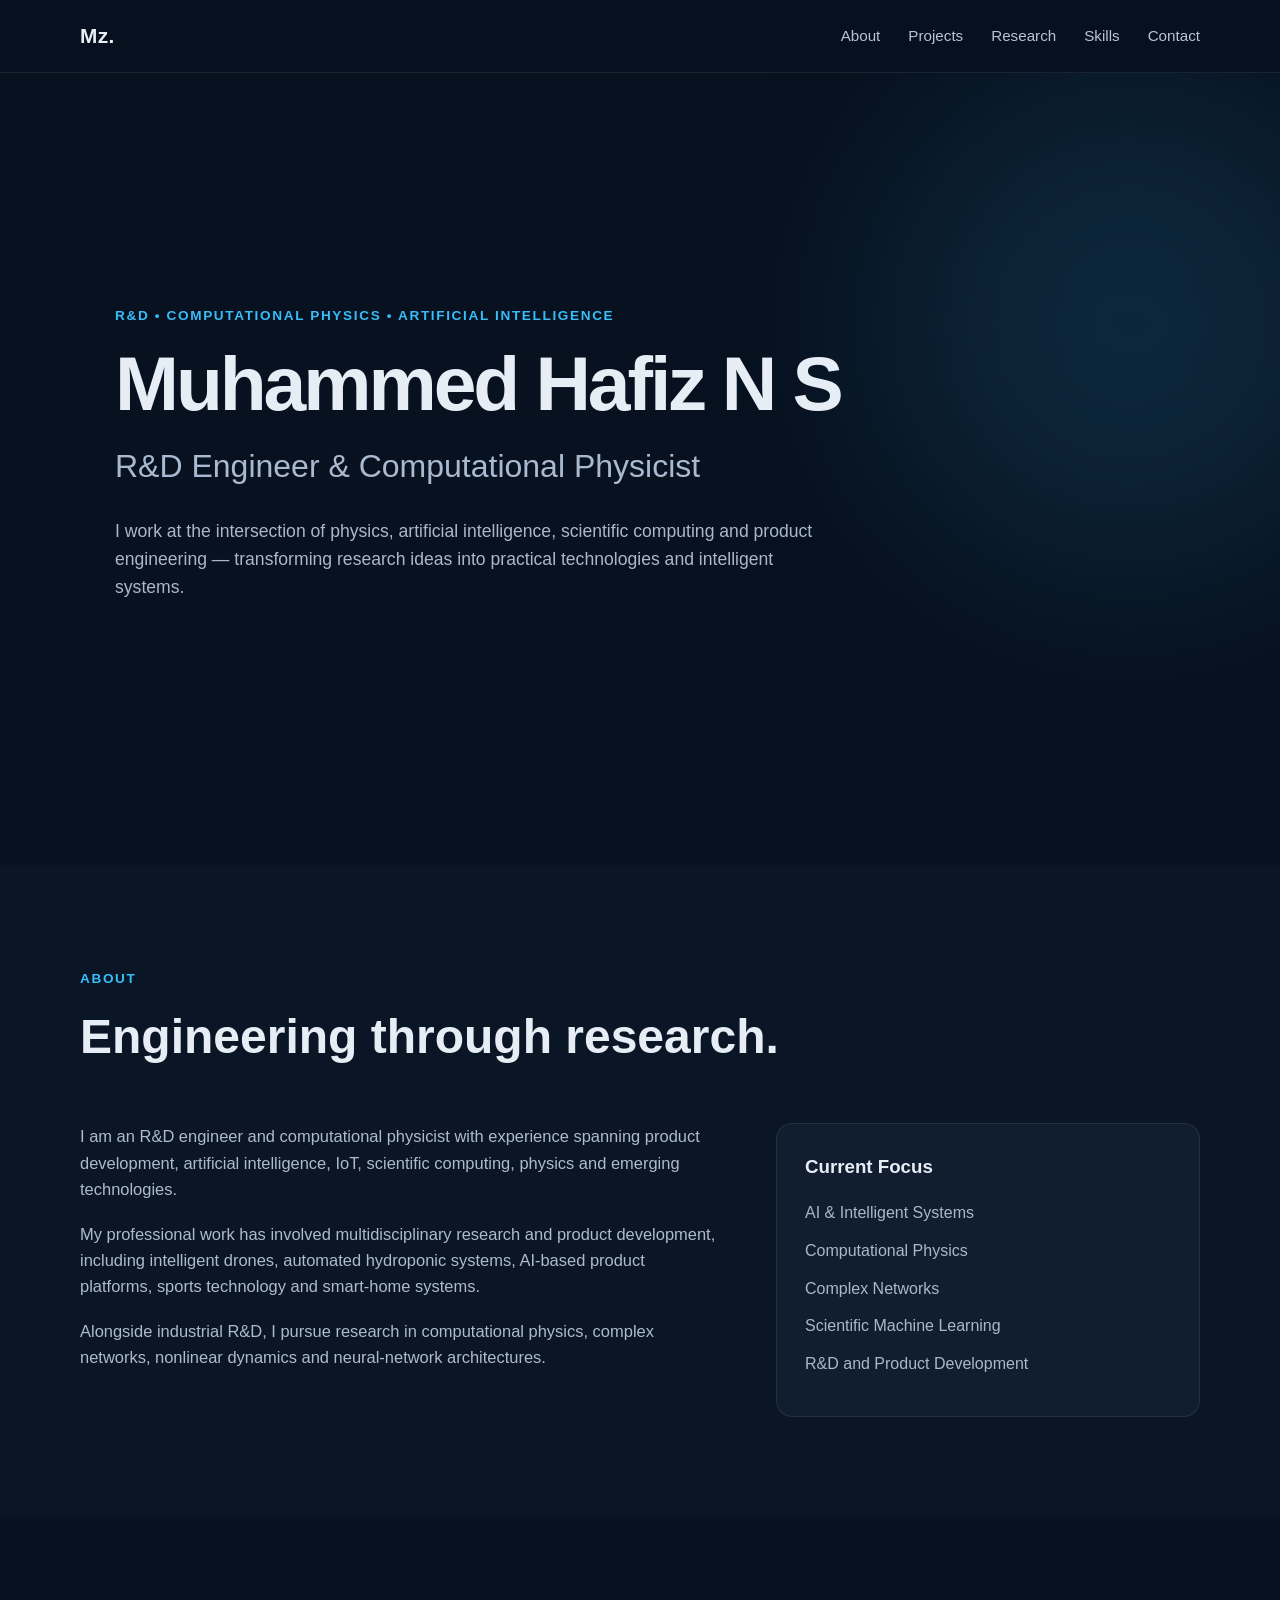
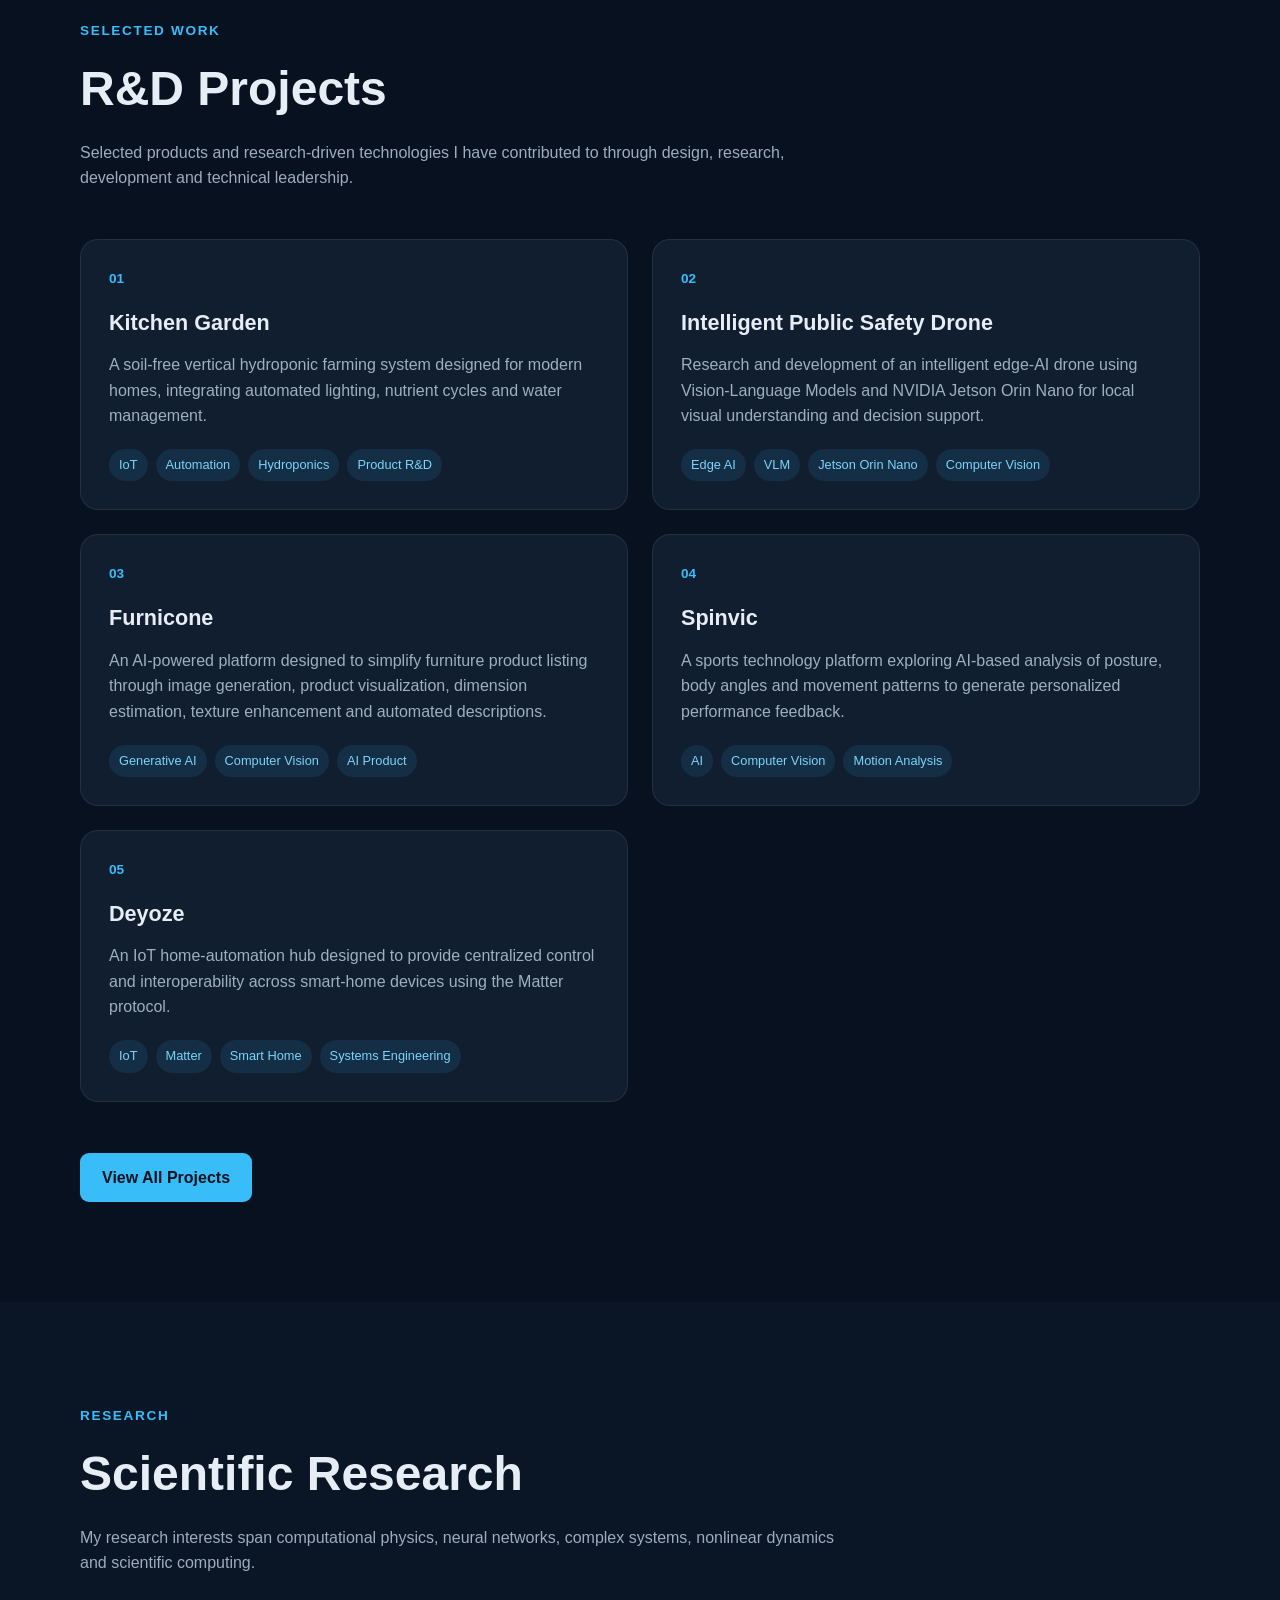
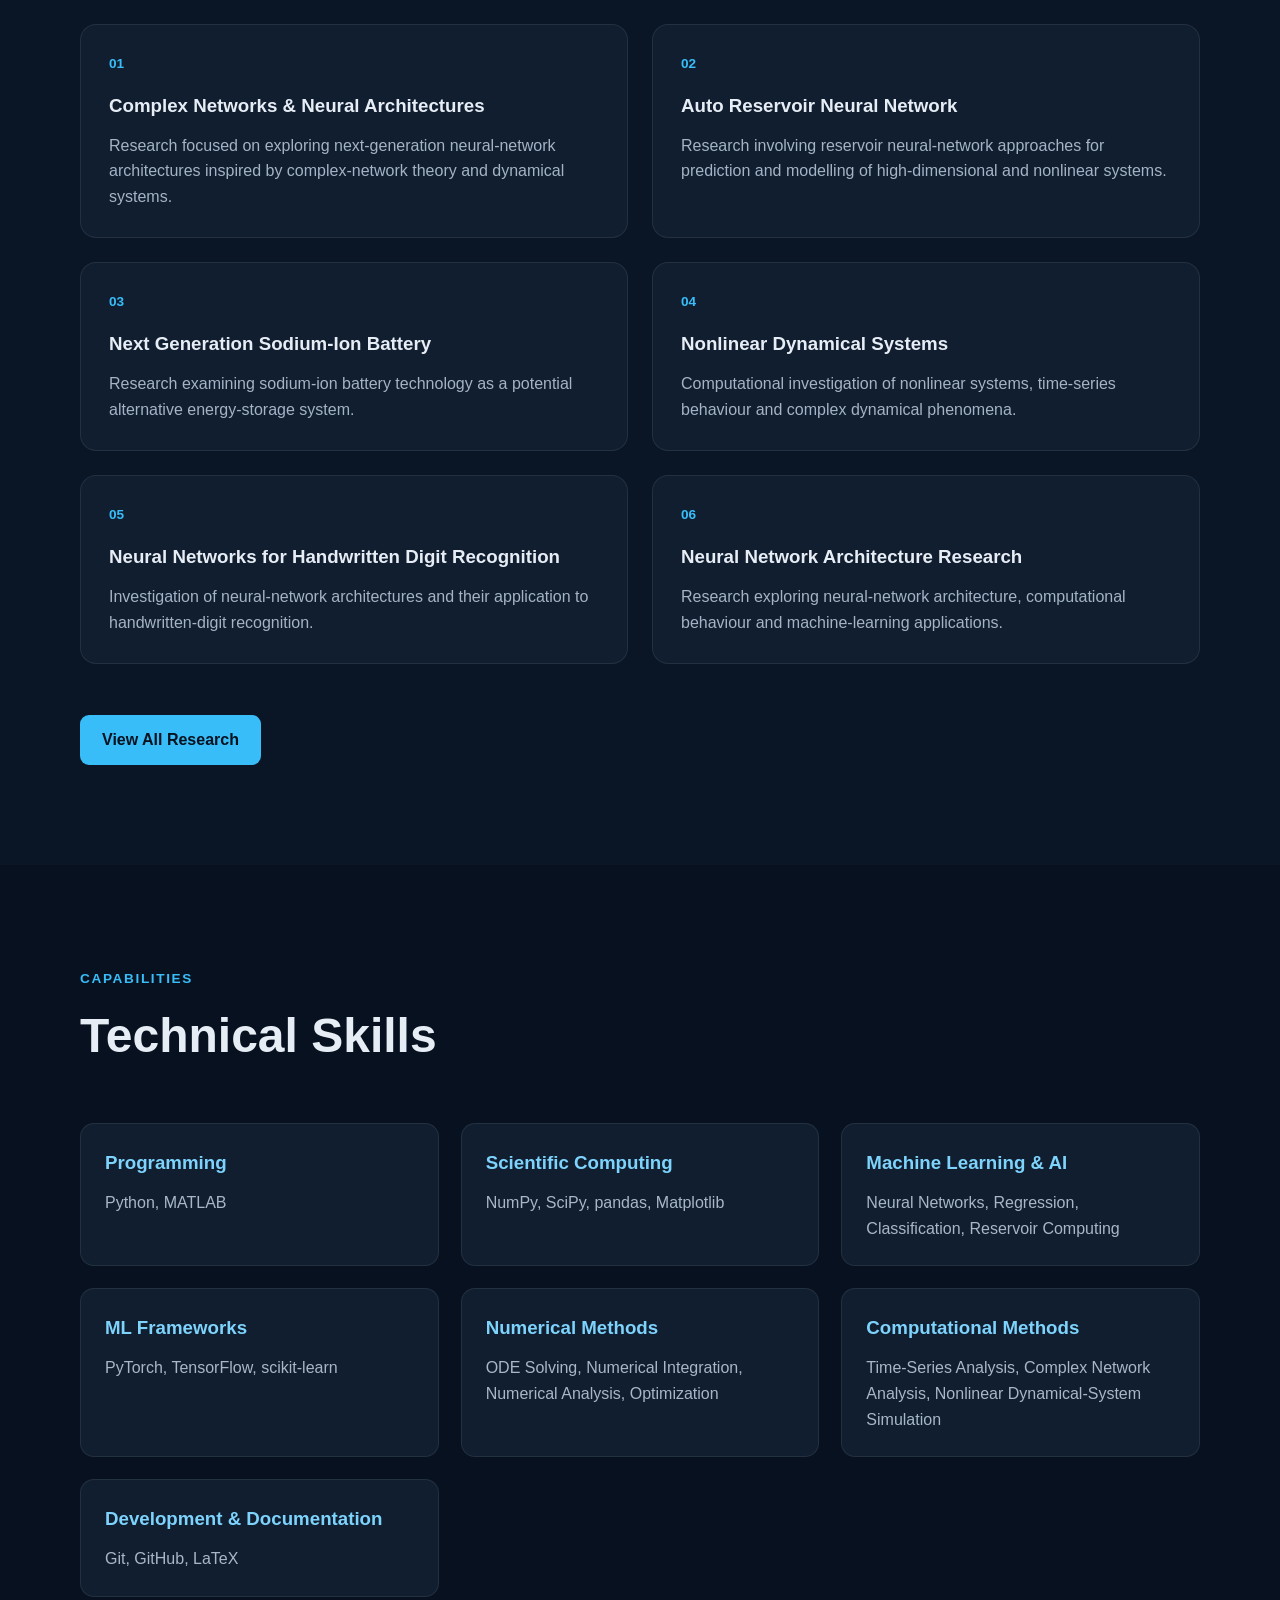
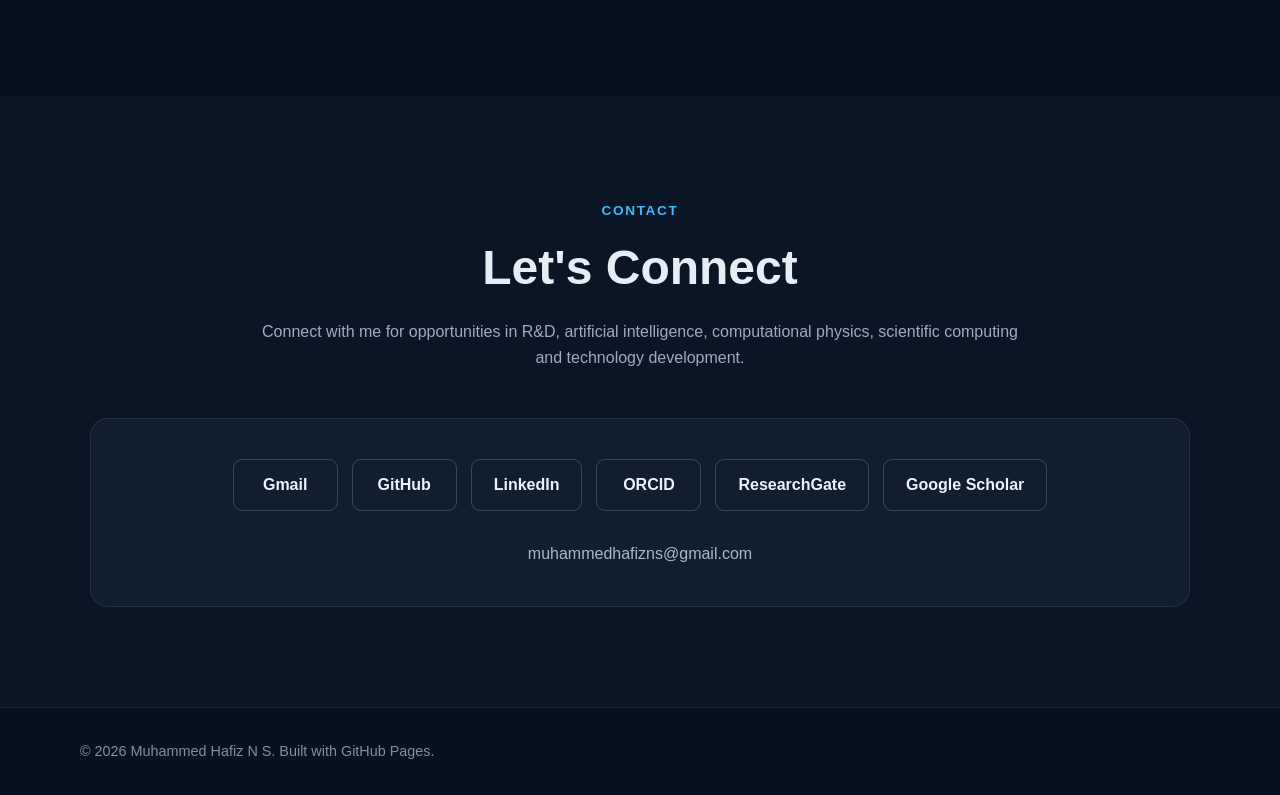
==== index.html @ d50be6ac "Update index.html" ====
<!DOCTYPE html>
<html lang="en">

<head>
    <meta charset="UTF-8">

    <meta name="viewport"
          content="width=device-width, initial-scale=1.0">

    <meta name="description"
          content="Portfolio of Muhammed Hafiz N S - R&D Engineer, Computational Physicist and AI researcher.">

    <meta name="author"
          content="Muhammed Hafiz N S">

    <title>Muhammed Hafiz N S | R&D Engineer</title>

    <link rel="stylesheet" href="style.css">
</head>


<body>


    <!-- =========================
         NAVIGATION
    ========================== -->

    <nav class="navbar">

        <div class="nav-container">

            <a href="index.html" class="logo">
                Mz.
            </a>


            <div class="nav-links">

                <a href="#about">
                    About
                </a>

                <a href="projects.html">
                    Projects
                </a>

                <a href="research.html">
                    Research
                </a>

                <a href="#skills">
                    Skills
                </a>

                <a href="#contact">
                    Contact
                </a>

            </div>

        </div>

    </nav>



    <!-- =========================
         HERO
    ========================== -->

    <section class="hero" id="home">

        <div class="container hero-content">


            <p class="eyebrow">
                R&D • Computational Physics • Artificial Intelligence
            </p>


            <h1>
                Muhammed Hafiz N S
            </h1>


            <h2>
                R&D Engineer & Computational Physicist
            </h2>


            <p class="hero-description">

                I work at the intersection of physics,
                artificial intelligence, scientific computing
                and product engineering — transforming research
                ideas into practical technologies and intelligent systems.

            </p>

        </div>

    </section>



    <!-- =========================
         ABOUT
    ========================== -->

    <section class="section section-alt" id="about">

        <div class="container">


            <div class="section-heading">

                <span>
                    About
                </span>

                <h2>
                    Engineering through research.
                </h2>

            </div>



            <div class="about-grid">


                <div class="about-text">

                    <p>

                        I am an R&D engineer and computational physicist
                        with experience spanning product development,
                        artificial intelligence, IoT, scientific computing,
                        physics and emerging technologies.

                    </p>


                    <p>

                        My professional work has involved multidisciplinary
                        research and product development, including intelligent
                        drones, automated hydroponic systems, AI-based product
                        platforms, sports technology and smart-home systems.

                    </p>


                    <p>

                        Alongside industrial R&D, I pursue research in
                        computational physics, complex networks,
                        nonlinear dynamics and neural-network architectures.

                    </p>

                </div>



                <div class="about-card">

                    <h3>
                        Current Focus
                    </h3>

                    <p>
                        AI & Intelligent Systems
                    </p>

                    <p>
                        Computational Physics
                    </p>

                    <p>
                        Complex Networks
                    </p>

                    <p>
                        Scientific Machine Learning
                    </p>

                    <p>
                        R&D and Product Development
                    </p>

                </div>


            </div>

        </div>

    </section>



    <!-- =========================
         PROJECTS PREVIEW
    ========================== -->

    <section class="section" id="projects">

        <div class="container">


            <div class="section-heading">

                <span>
                    Selected Work
                </span>

                <h2>
                    R&D Projects
                </h2>

                <p>

                    Selected products and research-driven technologies
                    I have contributed to through design, research,
                    development and technical leadership.

                </p>

            </div>



            <div class="project-grid">



                <!-- PROJECT 01 -->

                <article class="project-card">

                    <div class="project-number">
                        01
                    </div>

                    <h3>
                        Kitchen Garden
                    </h3>

                    <p>

                        A soil-free vertical hydroponic farming system
                        designed for modern homes, integrating automated
                        lighting, nutrient cycles and water management.

                    </p>

                    <div class="tags">

                        <span class="tag">
                            IoT
                        </span>

                        <span class="tag">
                            Automation
                        </span>

                        <span class="tag">
                            Hydroponics
                        </span>

                        <span class="tag">
                            Product R&D
                        </span>

                    </div>

                </article>



                <!-- PROJECT 02 -->

                <article class="project-card">

                    <div class="project-number">
                        02
                    </div>

                    <h3>
                        Intelligent Public Safety Drone
                    </h3>

                    <p>

                        Research and development of an intelligent
                        edge-AI drone using Vision-Language Models
                        and NVIDIA Jetson Orin Nano for local
                        visual understanding and decision support.

                    </p>

                    <div class="tags">

                        <span class="tag">
                            Edge AI
                        </span>

                        <span class="tag">
                            VLM
                        </span>

                        <span class="tag">
                            Jetson Orin Nano
                        </span>

                        <span class="tag">
                            Computer Vision
                        </span>

                    </div>

                </article>



                <!-- PROJECT 03 -->

                <article class="project-card">

                    <div class="project-number">
                        03
                    </div>

                    <h3>
                        Furnicone
                    </h3>

                    <p>

                        An AI-powered platform designed to simplify
                        furniture product listing through image generation,
                        product visualization, dimension estimation,
                        texture enhancement and automated descriptions.

                    </p>

                    <div class="tags">

                        <span class="tag">
                            Generative AI
                        </span>

                        <span class="tag">
                            Computer Vision
                        </span>

                        <span class="tag">
                            AI Product
                        </span>

                    </div>

                </article>



                <!-- PROJECT 04 -->

                <article class="project-card">

                    <div class="project-number">
                        04
                    </div>

                    <h3>
                        Spinvic
                    </h3>

                    <p>

                        A sports technology platform exploring
                        AI-based analysis of posture, body angles
                        and movement patterns to generate personalized
                        performance feedback.

                    </p>

                    <div class="tags">

                        <span class="tag">
                            AI
                        </span>

                        <span class="tag">
                            Computer Vision
                        </span>

                        <span class="tag">
                            Motion Analysis
                        </span>

                    </div>

                </article>



                <!-- PROJECT 05 -->

                <article class="project-card">

                    <div class="project-number">
                        05
                    </div>

                    <h3>
                        Deyoze
                    </h3>

                    <p>

                        An IoT home-automation hub designed to provide
                        centralized control and interoperability across
                        smart-home devices using the Matter protocol.

                    </p>

                    <div class="tags">

                        <span class="tag">
                            IoT
                        </span>

                        <span class="tag">
                            Matter
                        </span>

                        <span class="tag">
                            Smart Home
                        </span>

                        <span class="tag">
                            Systems Engineering
                        </span>

                    </div>

                </article>


            </div>



            <br><br>


            <a href="projects.html"
               class="btn btn-primary">

                View All Projects

            </a>


        </div>

    </section>



    <!-- =========================
         RESEARCH PREVIEW
    ========================== -->

    <section class="section section-alt" id="research">

        <div class="container">


            <div class="section-heading">

                <span>
                    Research
                </span>

                <h2>
                    Scientific Research
                </h2>

                <p>

                    My research interests span computational physics,
                    neural networks, complex systems,
                    nonlinear dynamics and scientific computing.

                </p>

            </div>



            <div class="research-grid">



                <!-- RESEARCH 01 -->

                <article class="research-card">

                    <div class="project-number">
                        01
                    </div>

                    <h3>
                        Complex Networks & Neural Architectures
                    </h3>

                    <p>

                        Research focused on exploring next-generation
                        neural-network architectures inspired by
                        complex-network theory and dynamical systems.

                    </p>

                </article>



                <!-- RESEARCH 02 -->

                <article class="research-card">

                    <div class="project-number">
                        02
                    </div>

                    <h3>
                        Auto Reservoir Neural Network
                    </h3>

                    <p>

                        Research involving reservoir neural-network
                        approaches for prediction and modelling of
                        high-dimensional and nonlinear systems.

                    </p>

                </article>



                <!-- RESEARCH 03 -->

                <article class="research-card">

                    <div class="project-number">
                        03
                    </div>

                    <h3>
                        Next Generation Sodium-Ion Battery
                    </h3>

                    <p>

                        Research examining sodium-ion battery technology
                        as a potential alternative energy-storage system.

                    </p>

                </article>



                <!-- RESEARCH 04 -->

                <article class="research-card">

                    <div class="project-number">
                        04
                    </div>

                    <h3>
                        Nonlinear Dynamical Systems
                    </h3>

                    <p>

                        Computational investigation of nonlinear systems,
                        time-series behaviour and complex dynamical phenomena.

                    </p>

                </article>



                <!-- RESEARCH 05 -->

                <article class="research-card">

                    <div class="project-number">
                        05
                    </div>

                    <h3>
                        Neural Networks for Handwritten Digit Recognition
                    </h3>

                    <p>

                        Investigation of neural-network architectures
                        and their application to handwritten-digit recognition.

                    </p>

                </article>



                <!-- RESEARCH 06 -->

                <article class="research-card">

                    <div class="project-number">
                        06
                    </div>

                    <h3>
                        Neural Network Architecture Research
                    </h3>

                    <p>

                        Research exploring neural-network architecture,
                        computational behaviour and machine-learning applications.

                    </p>

                </article>


            </div>



            <br><br>


            <a href="research.html"
               class="btn btn-primary">

                View All Research

            </a>


        </div>

    </section>



    <!-- =========================
         SKILLS
    ========================== -->

    <section class="section" id="skills">

        <div class="container">


            <div class="section-heading">

                <span>
                    Capabilities
                </span>

                <h2>
                    Technical Skills
                </h2>

            </div>



            <div class="skill-groups">



                <!-- PROGRAMMING -->

                <div class="skill-box">

                    <h3>
                        Programming
                    </h3>

                    <p>
                        Python, MATLAB
                    </p>

                </div>



                <!-- SCIENTIFIC COMPUTING -->

                <div class="skill-box">

                    <h3>
                        Scientific Computing
                    </h3>

                    <p>
                        NumPy, SciPy, pandas, Matplotlib
                    </p>

                </div>



                <!-- MACHINE LEARNING -->

                <div class="skill-box">

                    <h3>
                        Machine Learning & AI
                    </h3>

                    <p>

                        Neural Networks,
                        Regression,
                        Classification,
                        Reservoir Computing

                    </p>

                </div>



                <!-- ML FRAMEWORKS -->

                <div class="skill-box">

                    <h3>
                        ML Frameworks
                    </h3>

                    <p>
                        PyTorch, TensorFlow, scikit-learn
                    </p>

                </div>



                <!-- NUMERICAL METHODS -->

                <div class="skill-box">

                    <h3>
                        Numerical Methods
                    </h3>

                    <p>

                        ODE Solving,
                        Numerical Integration,
                        Numerical Analysis,
                        Optimization

                    </p>

                </div>



                <!-- COMPUTATIONAL METHODS -->

                <div class="skill-box">

                    <h3>
                        Computational Methods
                    </h3>

                    <p>

                        Time-Series Analysis,
                        Complex Network Analysis,
                        Nonlinear Dynamical-System Simulation

                    </p>

                </div>



                <!-- DEVELOPMENT -->

                <div class="skill-box">

                    <h3>
                        Development & Documentation
                    </h3>

                    <p>
                        Git, GitHub, LaTeX
                    </p>

                </div>


            </div>

        </div>

    </section>



    <!-- =========================
         CONTACT
    ========================== -->

    <section class="section section-alt" id="contact">

        <div class="container">


            <div class="section-heading contact-heading">

                <span>
                    Contact
                </span>

                <h2>
                    Let's Connect
                </h2>

                <p>

                    Connect with me for opportunities in R&D,
                    artificial intelligence, computational physics,
                    scientific computing and technology development.

                </p>

            </div>



            <div class="contact-box">


                <div class="contact-buttons">


                    <!-- GMAIL -->

                    <a href="mailto:muhammedhafizns@gmail.com"
                       class="btn btn-secondary">

                        Gmail

                    </a>



                    <!-- GITHUB -->

                    <a href="https://github.com/muhammedhafizns"
                       target="_blank"
                       rel="noopener noreferrer"
                       class="btn btn-secondary">

                        GitHub

                    </a>



                    <!-- LINKEDIN -->

                    <a href="YOUR-LINKEDIN-URL"
                       target="_blank"
                       rel="noopener noreferrer"
                       class="btn btn-secondary">

                        LinkedIn

                    </a>



                    <!-- ORCID -->

                    <a href="YOUR-ORCID-URL"
                       target="_blank"
                       rel="noopener noreferrer"
                       class="btn btn-secondary">

                        ORCID

                    </a>



                    <!-- RESEARCHGATE -->

                    <a href="YOUR-RESEARCHGATE-URL"
                       target="_blank"
                       rel="noopener noreferrer"
                       class="btn btn-secondary">

                        ResearchGate

                    </a>



                    <!-- GOOGLE SCHOLAR -->

                    <a href="YOUR-GOOGLE-SCHOLAR-URL"
                       target="_blank"
                       rel="noopener noreferrer"
                       class="btn btn-secondary">

                        Google Scholar

                    </a>


                </div>



                <div class="contact-email">

                    <a href="mailto:muhammedhafizns@gmail.com">

                        muhammedhafizns@gmail.com

                    </a>

                </div>


            </div>

        </div>

    </section>



    <!-- =========================
         FOOTER
    ========================== -->

    <footer>

        <div class="container">

            <p>

                © 2026 Muhammed Hafiz N S.
                Built with GitHub Pages.

            </p>

        </div>

    </footer>


</body>

</html>
---- style.css ----
/* =========================
   GLOBAL
========================= */

* {
    margin: 0;
    padding: 0;
    box-sizing: border-box;
}

html {
    scroll-behavior: smooth;
}

body {
    font-family: Inter, -apple-system, BlinkMacSystemFont, "Segoe UI", sans-serif;
    background: #07111f;
    color: #e7edf5;
    line-height: 1.6;
}

a {
    text-decoration: none;
    color: inherit;
}

.container {
    width: min(1120px, 90%);
    margin: auto;
}


/* =========================
   NAVIGATION
========================= */

.navbar {
    position: sticky;
    top: 0;
    z-index: 1000;

    background: rgba(7, 17, 31, 0.92);
    backdrop-filter: blur(14px);

    border-bottom: 1px solid rgba(255, 255, 255, 0.08);
}

.nav-container {
    width: min(1120px, 90%);
    margin: auto;

    display: flex;
    justify-content: space-between;
    align-items: center;

    min-height: 72px;
}

.logo {
    font-size: 1.3rem;
    font-weight: 700;
    letter-spacing: 0.02em;
}

.nav-links {
    display: flex;
    gap: 28px;
}

.nav-links a {
    color: #b8c4d6;
    font-size: 0.95rem;
    transition: 0.25s ease;
}

.nav-links a:hover {
    color: #ffffff;
}


/* =========================
   HERO
========================= */

.hero {
    min-height: 88vh;

    display: flex;
    align-items: center;

    position: relative;
    overflow: hidden;
}

.hero::before {
    content: "";

    position: absolute;

    width: 500px;
    height: 500px;

    border-radius: 50%;

    background: rgba(56, 189, 248, 0.12);

    filter: blur(100px);

    top: 0;
    right: -100px;
}

.hero-content {
    position: relative;
    z-index: 2;

    max-width: 1050px;
}



/* HERO EYEBROW */

.eyebrow {
    color: #38bdf8;

    font-weight: 600;

    letter-spacing: 0.12em;

    text-transform: uppercase;

    font-size: 0.85rem;

    margin-bottom: 18px;
}


/* MAIN NAME */

.hero h1 {
    font-size: clamp(3rem, 6vw, 5.5rem);

    line-height: 1;

    margin-bottom: 20px;

    letter-spacing: -0.04em;
}


/* JOB TITLE */

.hero h2 {
    font-size: clamp(1.2rem, 3vw, 2rem);

    font-weight: 500;

    color: #a9bad0;

    margin-bottom: 24px;
}


/* HERO DESCRIPTION */

.hero-description {
    max-width: 720px;

    font-size: 1.1rem;

    color: #aab8ca;

    margin-bottom: 32px;
}


/* =========================
   BUTTONS
========================= */

.btn {
    display: inline-block;

    padding: 12px 22px;

    border-radius: 9px;

    font-weight: 600;

    transition: 0.25s ease;
}

.btn-primary {
    background: #38bdf8;

    color: #06121f;
}

.btn-primary:hover {
    transform: translateY(-2px);

    background: #7dd3fc;
}

.btn-secondary {
    border: 1px solid rgba(255, 255, 255, 0.18);

    color: #eaf2fa;

    background: transparent;
}

.btn-secondary:hover {
    border-color: #38bdf8;

    color: #38bdf8;

    transform: translateY(-2px);
}


/* =========================
   GENERAL SECTIONS
========================= */

.section {
    padding: 100px 0;
}

.section-alt {
    background: #0a1626;
}

.section-heading {
    margin-bottom: 48px;
}

.section-heading span {
    color: #38bdf8;

    font-size: 0.85rem;

    text-transform: uppercase;

    letter-spacing: 0.12em;

    font-weight: 600;
}

.section-heading h2 {
    font-size: clamp(2rem, 5vw, 3rem);

    margin-top: 8px;
}

.section-heading p {
    color: #9dacbf;

    margin-top: 12px;

    max-width: 760px;
}


/* =========================
   ABOUT
========================= */

.about-grid {
    display: grid;

    grid-template-columns: 1.2fr 0.8fr;

    gap: 60px;

    align-items: start;
}

.about-text p {
    color: #adbbcc;

    margin-bottom: 18px;

    font-size: 1.03rem;
}

.about-card {
    background: #101e30;

    border: 1px solid rgba(255, 255, 255, 0.08);

    padding: 28px;

    border-radius: 16px;
}

.about-card h3 {
    margin-bottom: 18px;
}

.about-card p {
    margin-bottom: 12px;

    color: #aab8ca;
}


/* =========================
   PROJECTS
========================= */

.project-grid {
    display: grid;

    grid-template-columns: repeat(2, 1fr);

    gap: 24px;
}

.project-card {
    background: #101e30;

    border: 1px solid rgba(255, 255, 255, 0.08);

    border-radius: 18px;

    padding: 28px;

    transition: 0.3s ease;
}

.project-card:hover {
    transform: translateY(-6px);

    border-color: rgba(56, 189, 248, 0.5);
}

.project-number {
    color: #38bdf8;

    font-size: 0.85rem;

    font-weight: 700;

    margin-bottom: 16px;
}

.project-card h3 {
    font-size: 1.35rem;

    margin-bottom: 12px;
}

.project-card p {
    color: #9eafc2;

    margin-bottom: 20px;
}


/* =========================
   TAGS
========================= */

.tags {
    display: flex;

    flex-wrap: wrap;

    gap: 8px;
}

.tag {
    padding: 6px 10px;

    border-radius: 20px;

    background: rgba(56, 189, 248, 0.1);

    color: #7dd3fc;

    font-size: 0.8rem;
}


/* =========================
   RESEARCH
========================= */

.research-grid {
    display: grid;

    grid-template-columns: repeat(2, 1fr);

    gap: 24px;
}

.research-card {
    padding: 28px;

    background: #101e30;

    border: 1px solid rgba(255, 255, 255, 0.08);

    border-radius: 16px;

    transition: 0.3s ease;
}

.research-card:hover {
    transform: translateY(-6px);

    border-color: rgba(56, 189, 248, 0.5);
}

.research-card h3 {
    margin-bottom: 12px;
}

.research-card p {
    color: #a4b3c5;
}


/* =========================
   SKILLS
========================= */

.skill-groups {
    display: grid;

    grid-template-columns: repeat(3, 1fr);

    gap: 22px;
}

.skill-box {
    background: #101e30;

    padding: 24px;

    border-radius: 14px;

    border: 1px solid rgba(255, 255, 255, 0.08);
}

.skill-box h3 {
    color: #7dd3fc;

    margin-bottom: 12px;
}

.skill-box p {
    color: #a8b7c8;
}


/* =========================
   CONTACT
========================= */

/* CONTACT HEADING */

.contact-heading {
    text-align: center;
}

.contact-heading p {
    margin-left: auto;
    margin-right: auto;
}


/* CONTACT BOX */

.contact-box {
    width: 100%;
    max-width: 1100px;

    margin: 0 auto;

    background: #101e30;

    border: 1px solid rgba(255, 255, 255, 0.08);

    border-radius: 18px;

    padding: 40px;

    text-align: center;
}


/* CONTACT BUTTON GROUP */

.contact-buttons {
    display: flex;

    justify-content: center;
    align-items: center;

    gap: 14px;

    flex-wrap: wrap;
}


/* CONTACT BUTTON SIZE */

.contact-buttons .btn {
    white-space: nowrap;

    min-width: 105px;

    text-align: center;
}


/* EMAIL BELOW BUTTONS */

.contact-email {
    margin-top: 30px;

    text-align: center;

    color: #a9b8c9;
}

.contact-email a {
    color: #a9b8c9;

    transition: 0.25s ease;
}

.contact-email a:hover {
    color: #38bdf8;
}


/* =========================
   FOOTER
========================= */

footer {
    padding: 32px 0;

    border-top: 1px solid rgba(255, 255, 255, 0.08);

    color: #7f90a4;

    font-size: 0.9rem;
}


/* =========================
   TABLET / MOBILE
========================= */

@media (max-width: 800px) {

    /* NAVIGATION */

    .nav-links {
        gap: 14px;

        overflow-x: auto;
    }

    .nav-links a {
        font-size: 0.85rem;

        white-space: nowrap;
    }


    /* HERO */

    .hero {
        min-height: 80vh;
    }

    .hero h1 {
        font-size: clamp(2.8rem, 12vw, 4.5rem);
    }

    .top-second-name {
        font-size: 1.15rem;

        margin-bottom: 22px;
    }


    /* GRIDS */

    .about-grid,
    .project-grid,
    .research-grid,
    .skill-groups {
        grid-template-columns: 1fr;
    }


    /* SECTIONS */

    .section {
        padding: 75px 0;
    }


    /* CONTACT */

    .contact-box {
        padding: 30px 22px;
    }

    .contact-buttons {
        gap: 12px;
    }

}


/* =========================
   SMALL MOBILE
========================= */

@media (max-width: 500px) {

    .container,
    .nav-container {
        width: 92%;
    }


    /* NAVIGATION */

    .nav-container {
        gap: 20px;
    }

    .logo {
        flex-shrink: 0;
    }


    /* HERO */

    .hero h1 {
        font-size: 2.8rem;
    }

    .hero h2 {
        font-size: 1.4rem;
    }

    .hero-description {
        font-size: 1rem;
    }

    .top-second-name {
        font-size: 1.05rem;
    }


    /* CONTACT BUTTONS */

    .contact-buttons {
        display: grid;

        grid-template-columns: repeat(2, 1fr);

        width: 100%;

        gap: 12px;
    }

    .contact-buttons .btn {
        width: 100%;

        min-width: 0;

        padding: 11px 14px;
    }


    /* EMAIL */

    .contact-email {
        font-size: 0.95rem;

        word-break: break-word;
    }

}
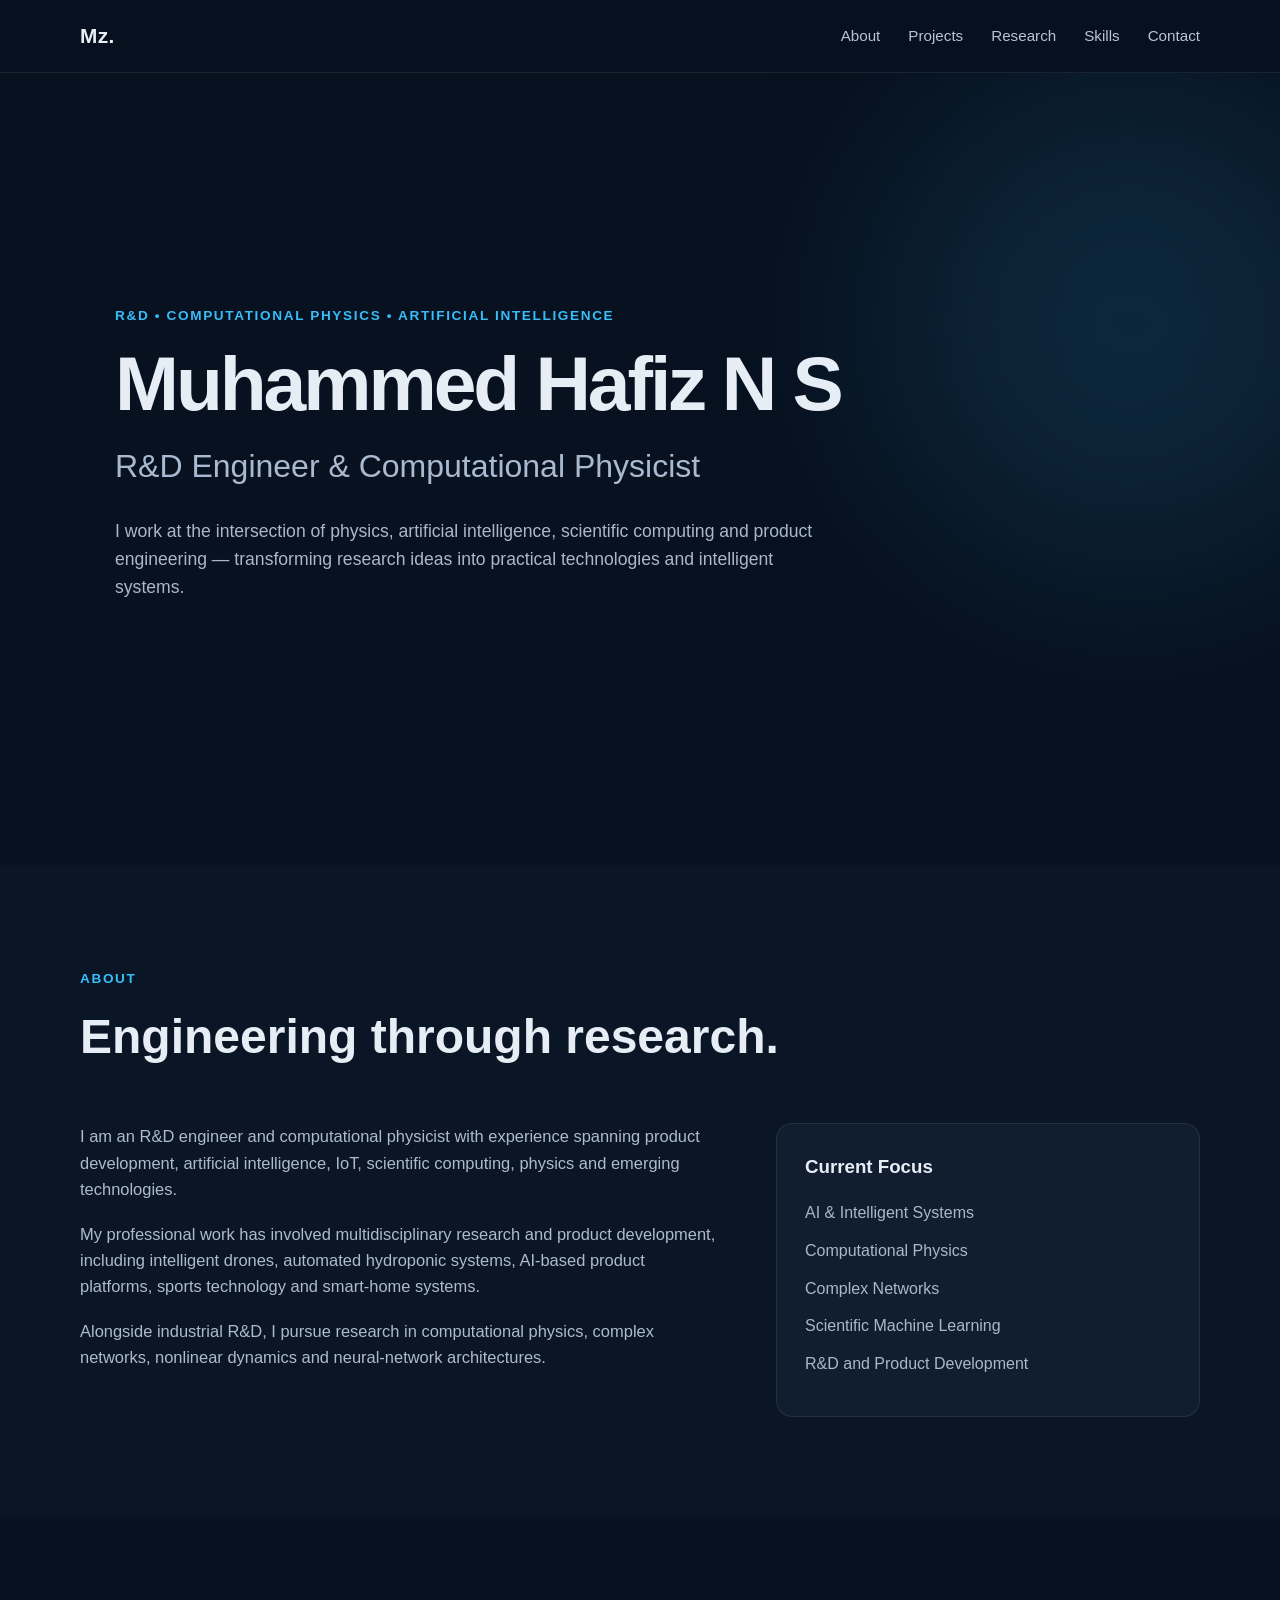
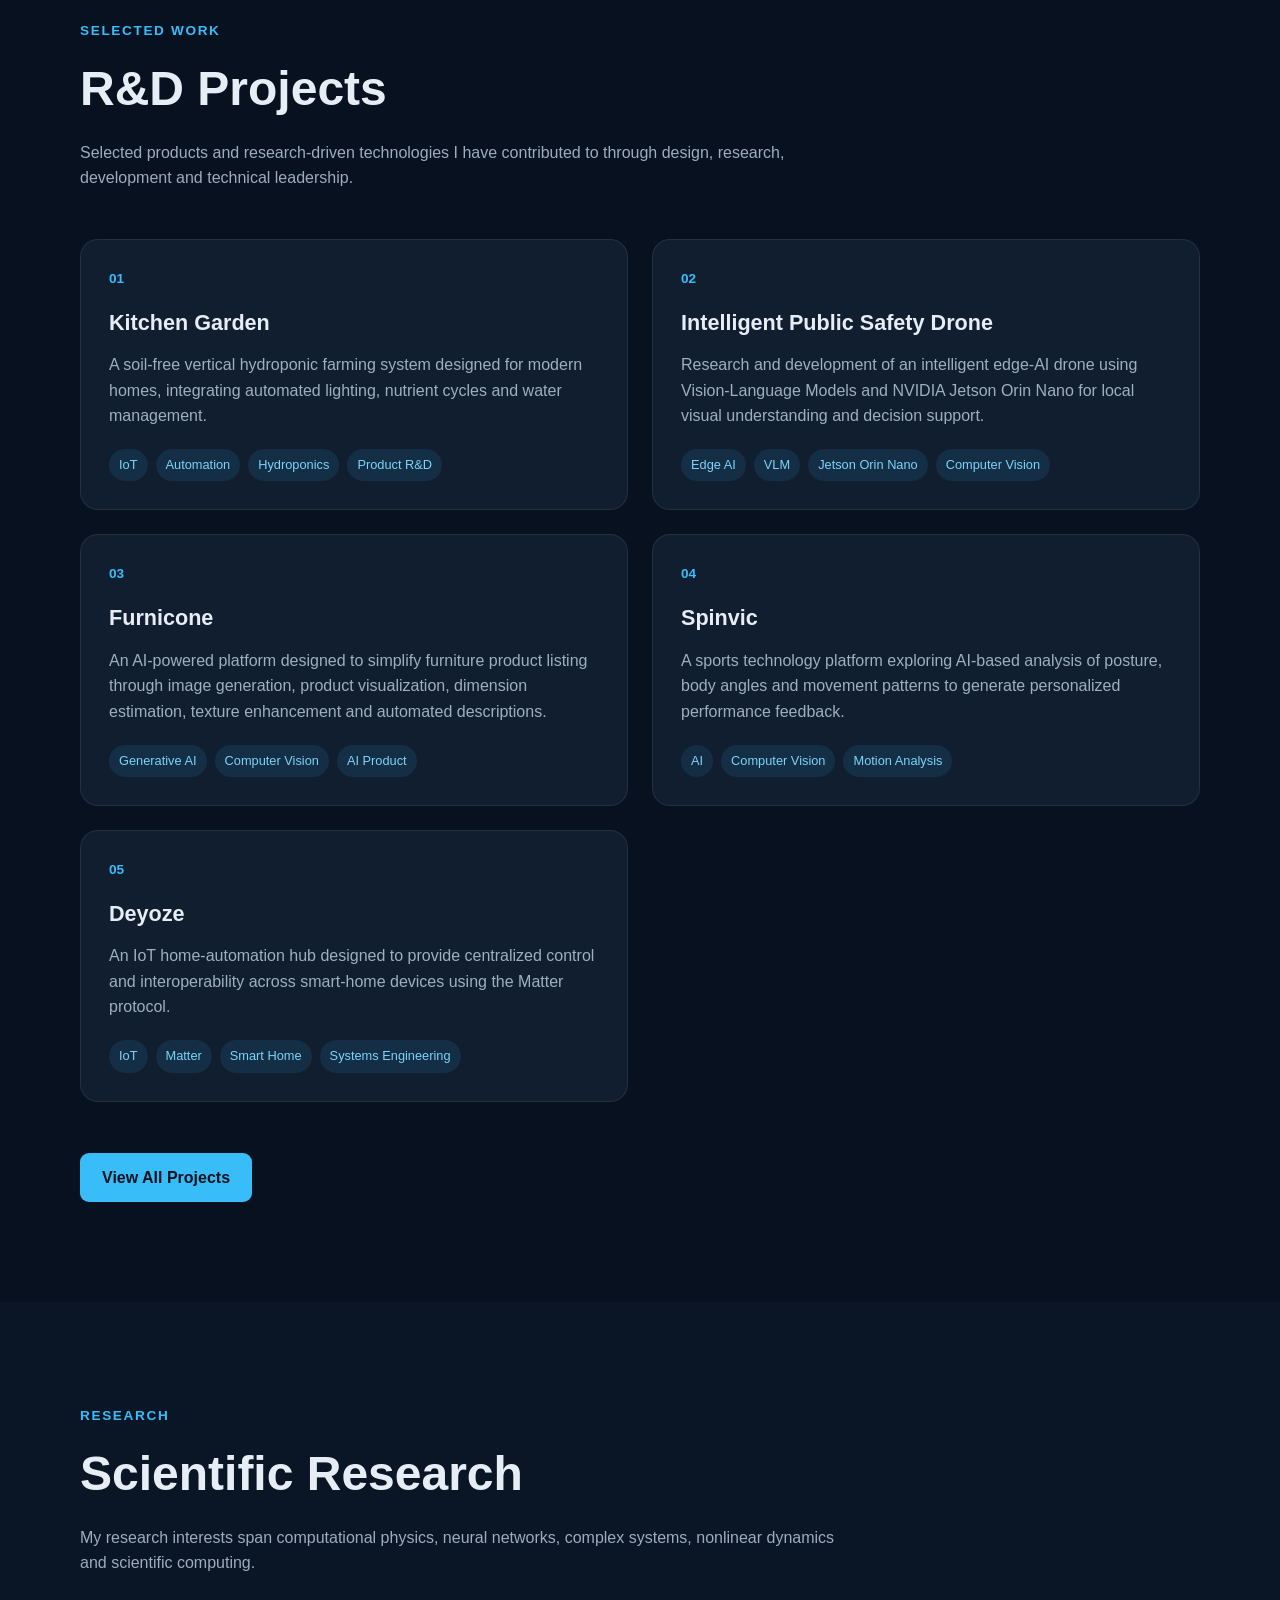
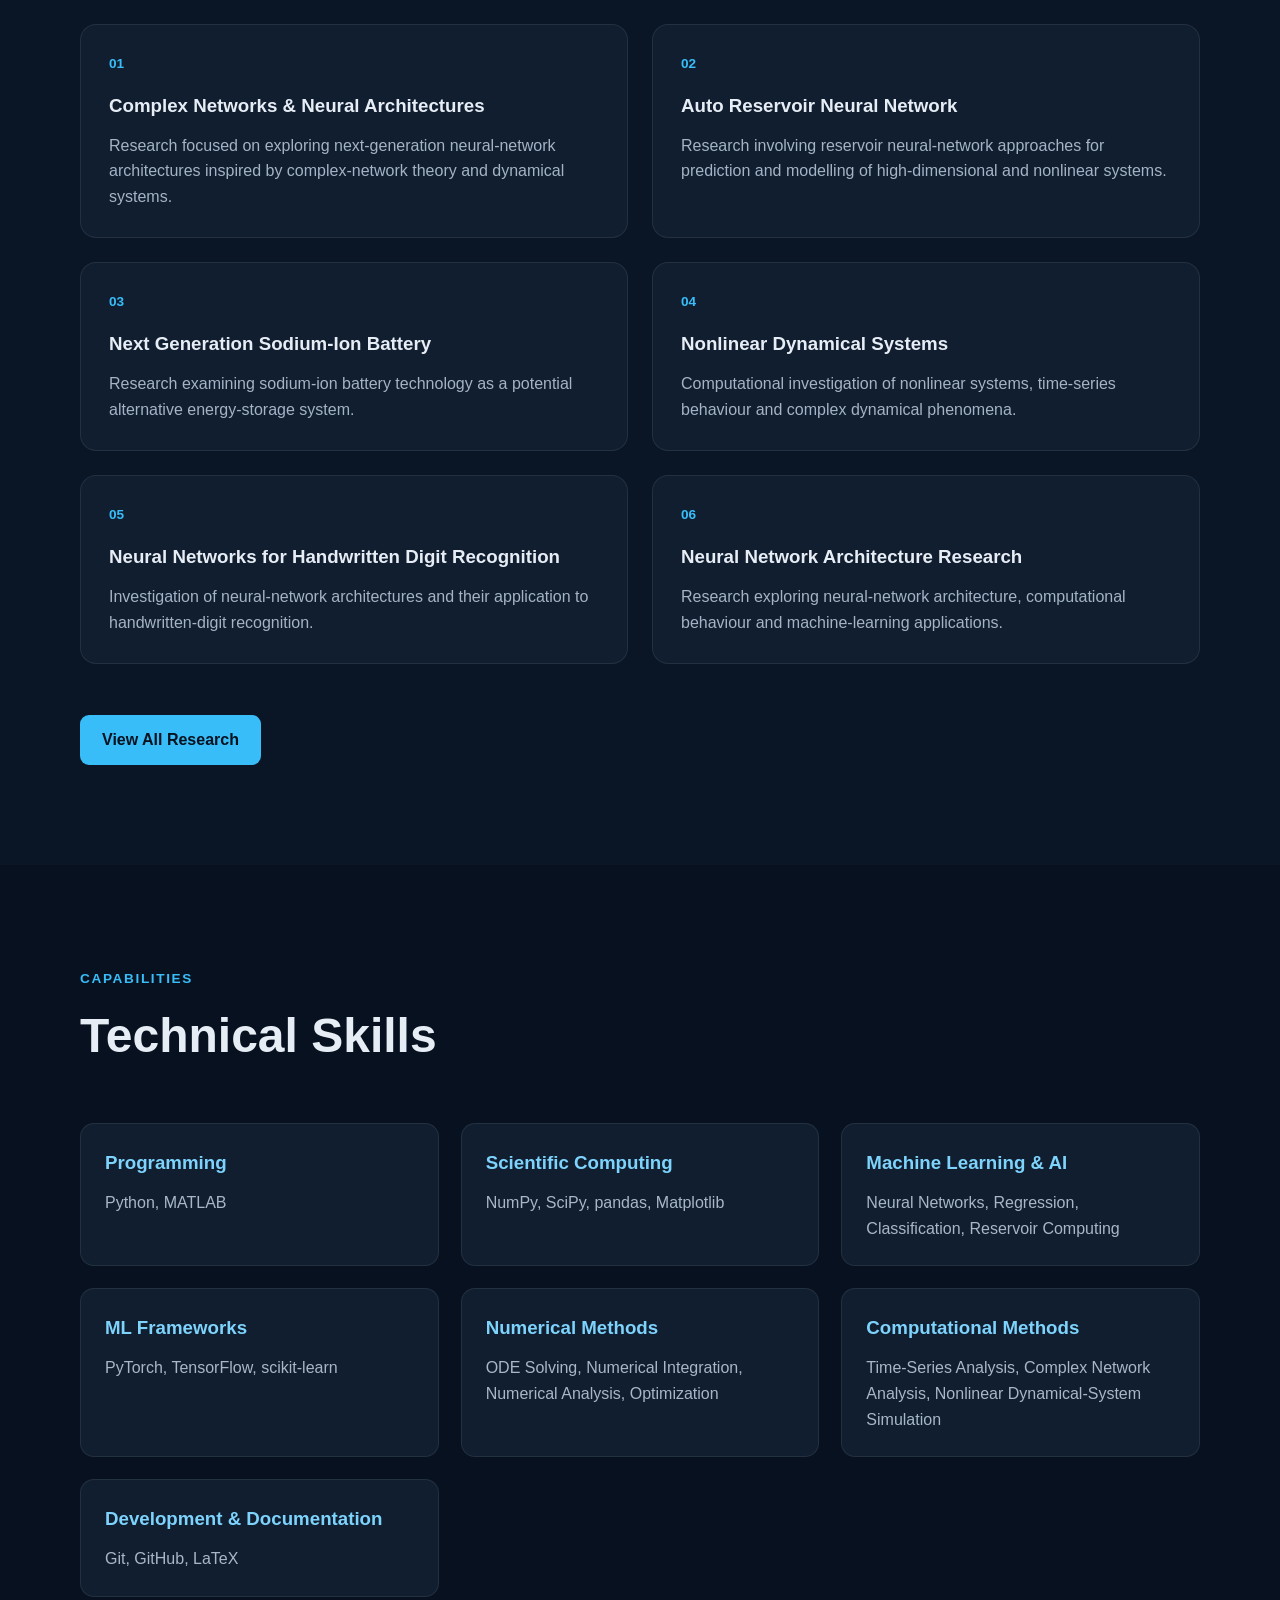
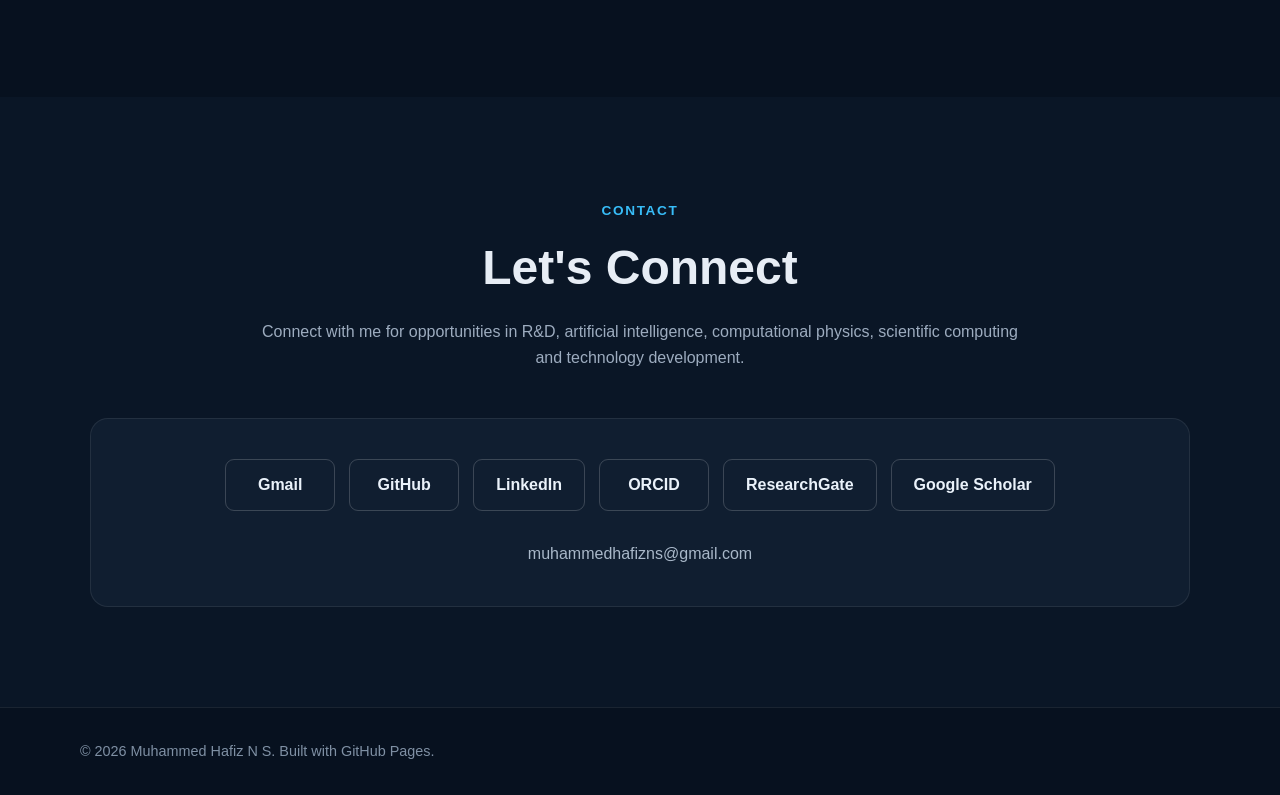
==== commit f6477be0: "Update index.html" ====
--- a/index.html
+++ b/index.html
@@ -889,7 +889,7 @@
 
                     <!-- LINKEDIN -->
 
-                    <a href="YOUR-LINKEDIN-URL"
+                    <a href="https://www.linkedin.com/in/muhammed-hafiz-ns/"
                        target="_blank"
                        rel="noopener noreferrer"
                        class="btn btn-secondary">
@@ -902,7 +902,7 @@
 
                     <!-- ORCID -->
 
-                    <a href="YOUR-ORCID-URL"
+                    <a href="https://orcid.org/my-orcid?orcid=0000-0001-8086-7701"
                        target="_blank"
                        rel="noopener noreferrer"
                        class="btn btn-secondary">
@@ -928,7 +928,7 @@
 
                     <!-- GOOGLE SCHOLAR -->
 
-                    <a href="YOUR-GOOGLE-SCHOLAR-URL"
+                    <a href="https://scholar.google.com/citations?user=-50PSSIAAAAJ&hl=en"
                        target="_blank"
                        rel="noopener noreferrer"
                        class="btn btn-secondary">
--- a/style.css
+++ b/style.css
@@ -60,10 +60,19 @@
     font-size: 1.3rem;
     font-weight: 700;
     letter-spacing: 0.02em;
+
+    color: #e7edf5;
+
+    transition: 0.25s ease;
+}
+
+.logo:hover {
+    color: #38bdf8;
 }
 
 .nav-links {
     display: flex;
+    align-items: center;
     gap: 28px;
 }
 
@@ -117,10 +126,6 @@
     max-width: 1050px;
 }
 
-
-
-/* HERO EYEBROW */
-
 .eyebrow {
     color: #38bdf8;
 
@@ -135,9 +140,6 @@
     margin-bottom: 18px;
 }
 
-
-/* MAIN NAME */
-
 .hero h1 {
     font-size: clamp(3rem, 6vw, 5.5rem);
 
@@ -148,9 +150,6 @@
     letter-spacing: -0.04em;
 }
 
-
-/* JOB TITLE */
-
 .hero h2 {
     font-size: clamp(1.2rem, 3vw, 2rem);
 
@@ -161,9 +160,6 @@
     margin-bottom: 24px;
 }
 
-
-/* HERO DESCRIPTION */
-
 .hero-description {
     max-width: 720px;
 
@@ -297,6 +293,8 @@
 
 .about-card h3 {
     margin-bottom: 18px;
+
+    color: #e7edf5;
 }
 
 .about-card p {
@@ -350,6 +348,8 @@
     font-size: 1.35rem;
 
     margin-bottom: 12px;
+
+    color: #e7edf5;
 }
 
 .project-card p {
@@ -416,6 +416,8 @@
 
 .research-card h3 {
     margin-bottom: 12px;
+
+    color: #e7edf5;
 }
 
 .research-card p {
@@ -443,6 +445,14 @@
     border-radius: 14px;
 
     border: 1px solid rgba(255, 255, 255, 0.08);
+
+    transition: 0.3s ease;
+}
+
+.skill-box:hover {
+    transform: translateY(-4px);
+
+    border-color: rgba(56, 189, 248, 0.35);
 }
 
 .skill-box h3 {
@@ -459,8 +469,6 @@
 /* =========================
    CONTACT
 ========================= */
-
-/* CONTACT HEADING */
 
 .contact-heading {
     text-align: center;
@@ -471,9 +479,6 @@
     margin-right: auto;
 }
 
-
-/* CONTACT BOX */
-
 .contact-box {
     width: 100%;
     max-width: 1100px;
@@ -491,9 +496,6 @@
     text-align: center;
 }
 
-
-/* CONTACT BUTTON GROUP */
-
 .contact-buttons {
     display: flex;
 
@@ -505,19 +507,13 @@
     flex-wrap: wrap;
 }
 
-
-/* CONTACT BUTTON SIZE */
-
 .contact-buttons .btn {
     white-space: nowrap;
 
-    min-width: 105px;
+    min-width: 110px;
 
     text-align: center;
 }
-
-
-/* EMAIL BELOW BUTTONS */
 
 .contact-email {
     margin-top: 30px;
@@ -559,8 +555,6 @@
 
 @media (max-width: 800px) {
 
-    /* NAVIGATION */
-
     .nav-links {
         gap: 14px;
 
@@ -573,9 +567,6 @@
         white-space: nowrap;
     }
 
-
-    /* HERO */
-
     .hero {
         min-height: 80vh;
     }
@@ -583,15 +574,6 @@
     .hero h1 {
         font-size: clamp(2.8rem, 12vw, 4.5rem);
     }
-
-    .top-second-name {
-        font-size: 1.15rem;
-
-        margin-bottom: 22px;
-    }
-
-
-    /* GRIDS */
 
     .about-grid,
     .project-grid,
@@ -600,16 +582,10 @@
         grid-template-columns: 1fr;
     }
 
-
-    /* SECTIONS */
-
     .section {
         padding: 75px 0;
     }
 
-
-    /* CONTACT */
-
     .contact-box {
         padding: 30px 22px;
     }
@@ -617,7 +593,6 @@
     .contact-buttons {
         gap: 12px;
     }
-
 }
 
 
@@ -632,9 +607,6 @@
         width: 92%;
     }
 
-
-    /* NAVIGATION */
-
     .nav-container {
         gap: 20px;
     }
@@ -643,9 +615,6 @@
         flex-shrink: 0;
     }
 
-
-    /* HERO */
-
     .hero h1 {
         font-size: 2.8rem;
     }
@@ -658,13 +627,6 @@
         font-size: 1rem;
     }
 
-    .top-second-name {
-        font-size: 1.05rem;
-    }
-
-
-    /* CONTACT BUTTONS */
-
     .contact-buttons {
         display: grid;
 
@@ -683,13 +645,9 @@
         padding: 11px 14px;
     }
 
-
-    /* EMAIL */
-
     .contact-email {
         font-size: 0.95rem;
 
         word-break: break-word;
     }
-
-}
+}
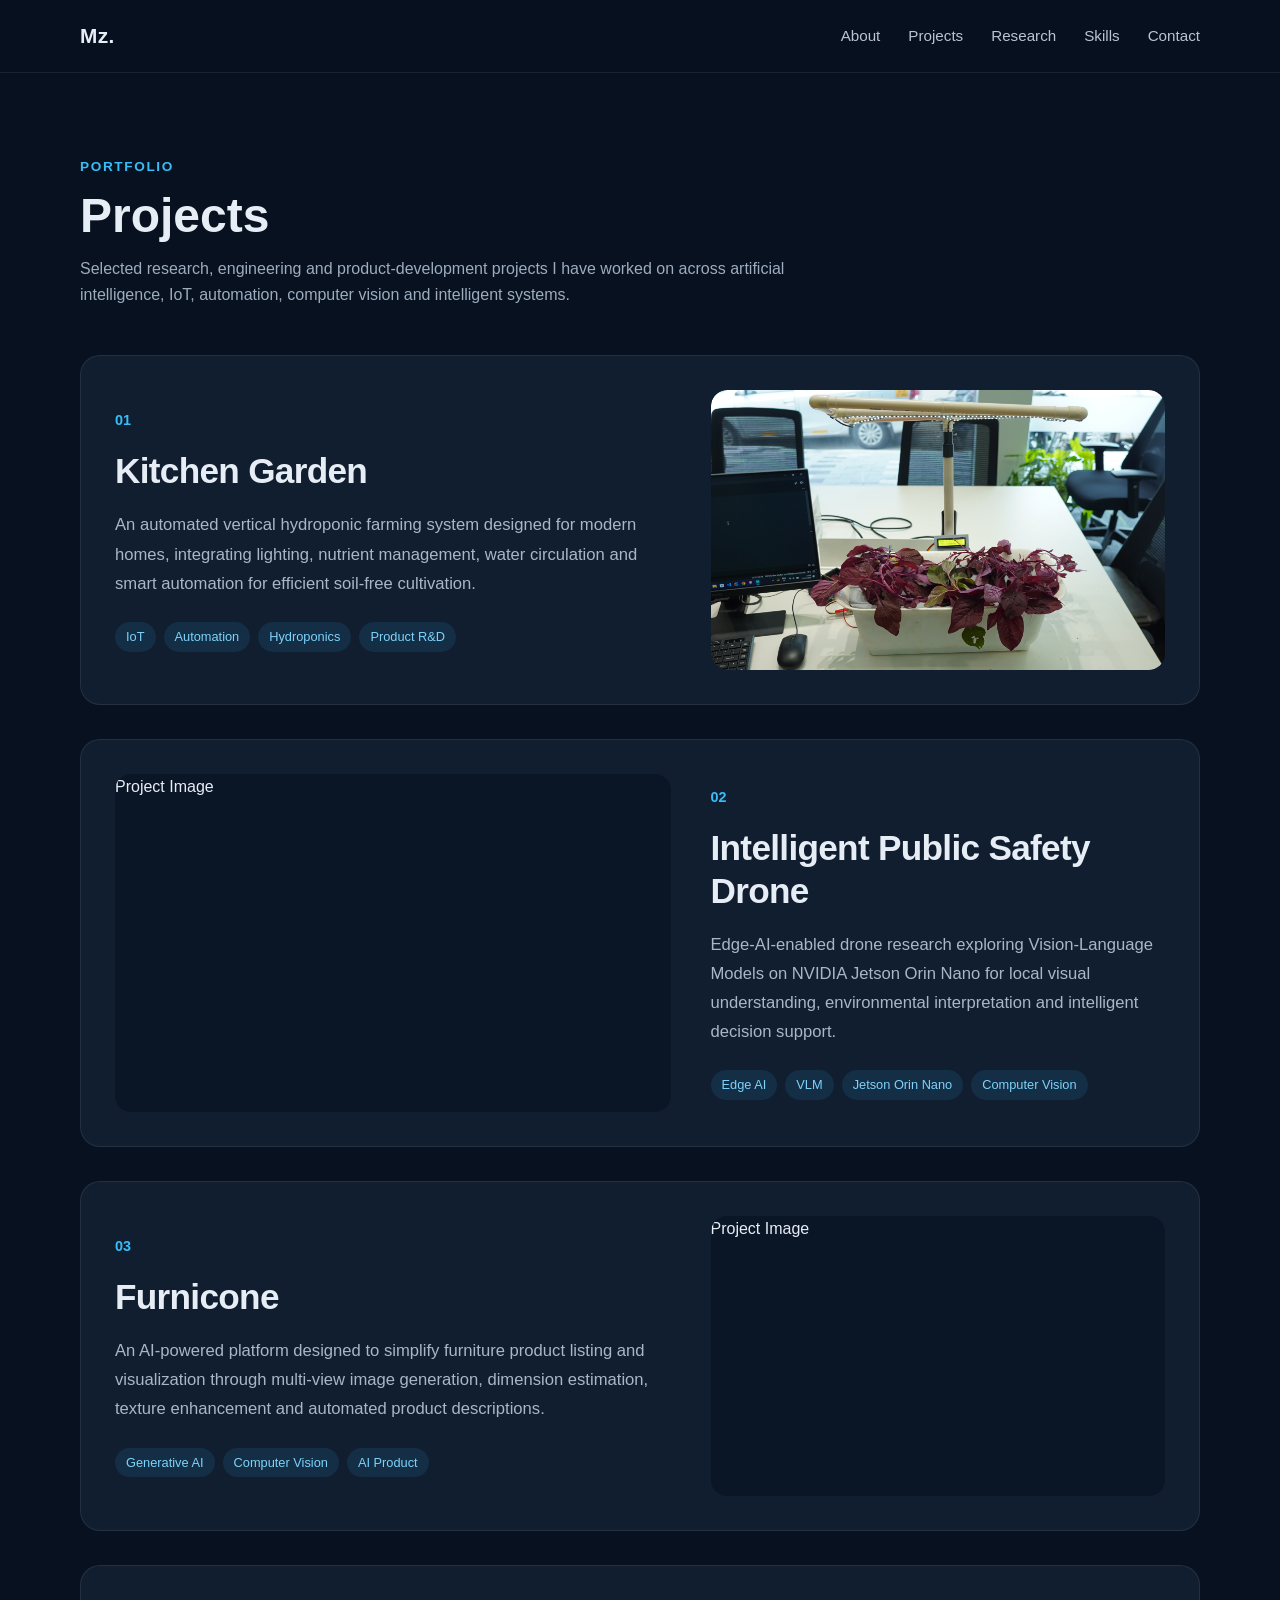
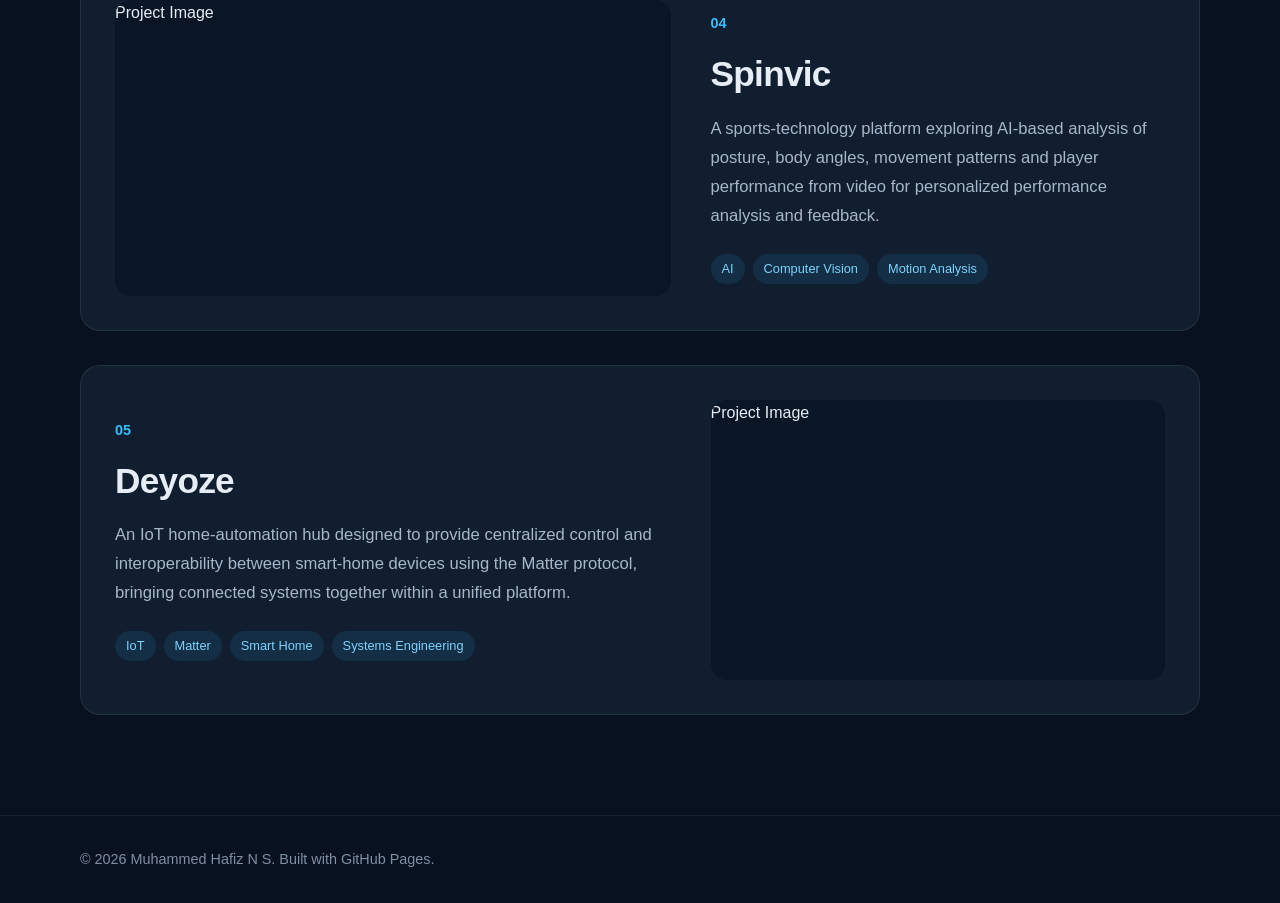
==== commit f574ac1c: "Update index.html" ====
--- a/index.html
+++ b/index.html
@@ -2,20 +2,22 @@
 <html lang="en">
 
 <head>
+
     <meta charset="UTF-8">
 
     <meta name="viewport"
           content="width=device-width, initial-scale=1.0">
 
     <meta name="description"
-          content="Portfolio of Muhammed Hafiz N S - R&D Engineer, Computational Physicist and AI researcher.">
+          content="Research, engineering and product-development projects by Muhammed Hafiz N S">
 
     <meta name="author"
           content="Muhammed Hafiz N S">
 
-    <title>Muhammed Hafiz N S | R&D Engineer</title>
+    <title>Projects | Muhammed Hafiz N S</title>
 
     <link rel="stylesheet" href="style.css">
+
 </head>
 
 
@@ -37,7 +39,7 @@
 
             <div class="nav-links">
 
-                <a href="#about">
+                <a href="index.html#about">
                     About
                 </a>
 
@@ -49,11 +51,11 @@
                     Research
                 </a>
 
-                <a href="#skills">
+                <a href="index.html#skills">
                     Skills
                 </a>
 
-                <a href="#contact">
+                <a href="index.html#contact">
                     Contact
                 </a>
 
@@ -66,898 +68,371 @@
 
 
     <!-- =========================
-         HERO
+         MAIN
     ========================== -->
 
-    <section class="hero" id="home">
-
-        <div class="container hero-content">
-
-
-            <p class="eyebrow">
-                R&D • Computational Physics • Artificial Intelligence
-            </p>
-
-
-            <h1>
-                Muhammed Hafiz N S
-            </h1>
-
-
-            <h2>
-                R&D Engineer & Computational Physicist
-            </h2>
-
-
-            <p class="hero-description">
-
-                I work at the intersection of physics,
-                artificial intelligence, scientific computing
-                and product engineering — transforming research
-                ideas into practical technologies and intelligent systems.
-
-            </p>
-
-        </div>
-
-    </section>
-
-
-
-    <!-- =========================
-         ABOUT
-    ========================== -->
-
-    <section class="section section-alt" id="about">
-
-        <div class="container">
-
-
-            <div class="section-heading">
-
-                <span>
-                    About
-                </span>
-
-                <h2>
-                    Engineering through research.
-                </h2>
+    <main>
+
+
+        <!-- =========================
+             PROJECTS PAGE
+        ========================== -->
+
+        <section class="section projects-page">
+
+            <div class="container">
+
+
+                <!-- PAGE HEADING -->
+
+                <div class="section-heading projects-heading">
+
+                    <span>
+                        Portfolio
+                    </span>
+
+                    <h1>
+                        Projects
+                    </h1>
+
+                    <p>
+                        Selected research, engineering and product-development
+                        projects I have worked on across artificial intelligence,
+                        IoT, automation, computer vision and intelligent systems.
+                    </p>
+
+                </div>
+
+
+
+                <!-- =========================
+                     PROJECT LIST
+                ========================== -->
+
+                <div class="project-grid">
+
+
+                    <!-- =====================
+                         PROJECT 01
+                         KITCHEN GARDEN
+                    ====================== -->
+
+                    <article class="project-card"
+                             id="kitchen-garden">
+
+
+                        <div class="project-text">
+
+                            <div class="project-number">
+                                01
+                            </div>
+
+
+                            <h2>
+                                Kitchen Garden
+                            </h2>
+
+
+                            <p>
+                                An automated vertical hydroponic farming system
+                                designed for modern homes, integrating lighting,
+                                nutrient management, water circulation and smart
+                                automation for efficient soil-free cultivation.
+                            </p>
+
+
+                            <div class="tags">
+
+                                <span class="tag">
+                                    IoT
+                                </span>
+
+                                <span class="tag">
+                                    Automation
+                                </span>
+
+                                <span class="tag">
+                                    Hydroponics
+                                </span>
+
+                                <span class="tag">
+                                    Product R&amp;D
+                                </span>
+
+                            </div>
+
+                        </div>
+
+
+                        <div class="project-image">
+
+                            <img
+                                src="images/Kitchen-Garden/Kitchen-Garden.JPG"
+                                alt="Kitchen Garden automated vertical hydroponic farming system">
+
+                        </div>
+
+                    </article>
+
+
+
+                    <!-- =====================
+                         PROJECT 02
+                         PUBLIC SAFETY DRONE
+                    ====================== -->
+
+                    <article class="project-card"
+                             id="public-safety-drone">
+
+
+                        <div class="project-text">
+
+                            <div class="project-number">
+                                02
+                            </div>
+
+
+                            <h2>
+                                Intelligent Public Safety Drone
+                            </h2>
+
+
+                            <p>
+                                Edge-AI-enabled drone research exploring
+                                Vision-Language Models on NVIDIA Jetson Orin Nano
+                                for local visual understanding, environmental
+                                interpretation and intelligent decision support.
+                            </p>
+
+
+                            <div class="tags">
+
+                                <span class="tag">
+                                    Edge AI
+                                </span>
+
+                                <span class="tag">
+                                    VLM
+                                </span>
+
+                                <span class="tag">
+                                    Jetson Orin Nano
+                                </span>
+
+                                <span class="tag">
+                                    Computer Vision
+                                </span>
+
+                            </div>
+
+                        </div>
+
+
+                        <div class="project-image project-image-placeholder">
+
+                            <span>
+                                Project Image
+                            </span>
+
+                        </div>
+
+                    </article>
+
+
+
+                    <!-- =====================
+                         PROJECT 03
+                         FURNICONE
+                    ====================== -->
+
+                    <article class="project-card"
+                             id="furnicone">
+
+
+                        <div class="project-text">
+
+                            <div class="project-number">
+                                03
+                            </div>
+
+
+                            <h2>
+                                Furnicone
+                            </h2>
+
+
+                            <p>
+                                An AI-powered platform designed to simplify
+                                furniture product listing and visualization
+                                through multi-view image generation, dimension
+                                estimation, texture enhancement and automated
+                                product descriptions.
+                            </p>
+
+
+                            <div class="tags">
+
+                                <span class="tag">
+                                    Generative AI
+                                </span>
+
+                                <span class="tag">
+                                    Computer Vision
+                                </span>
+
+                                <span class="tag">
+                                    AI Product
+                                </span>
+
+                            </div>
+
+                        </div>
+
+
+                        <div class="project-image project-image-placeholder">
+
+                            <span>
+                                Project Image
+                            </span>
+
+                        </div>
+
+                    </article>
+
+
+
+                    <!-- =====================
+                         PROJECT 04
+                         SPINVIC
+                    ====================== -->
+
+                    <article class="project-card"
+                             id="spinvic">
+
+
+                        <div class="project-text">
+
+                            <div class="project-number">
+                                04
+                            </div>
+
+
+                            <h2>
+                                Spinvic
+                            </h2>
+
+
+                            <p>
+                                A sports-technology platform exploring
+                                AI-based analysis of posture, body angles,
+                                movement patterns and player performance
+                                from video for personalized performance
+                                analysis and feedback.
+                            </p>
+
+
+                            <div class="tags">
+
+                                <span class="tag">
+                                    AI
+                                </span>
+
+                                <span class="tag">
+                                    Computer Vision
+                                </span>
+
+                                <span class="tag">
+                                    Motion Analysis
+                                </span>
+
+                            </div>
+
+                        </div>
+
+
+                        <div class="project-image project-image-placeholder">
+
+                            <span>
+                                Project Image
+                            </span>
+
+                        </div>
+
+                    </article>
+
+
+
+                    <!-- =====================
+                         PROJECT 05
+                         DEYOZE
+                    ====================== -->
+
+                    <article class="project-card"
+                             id="deyoze">
+
+
+                        <div class="project-text">
+
+                            <div class="project-number">
+                                05
+                            </div>
+
+
+                            <h2>
+                                Deyoze
+                            </h2>
+
+
+                            <p>
+                                An IoT home-automation hub designed to provide
+                                centralized control and interoperability between
+                                smart-home devices using the Matter protocol,
+                                bringing connected systems together within
+                                a unified platform.
+                            </p>
+
+
+                            <div class="tags">
+
+                                <span class="tag">
+                                    IoT
+                                </span>
+
+                                <span class="tag">
+                                    Matter
+                                </span>
+
+                                <span class="tag">
+                                    Smart Home
+                                </span>
+
+                                <span class="tag">
+                                    Systems Engineering
+                                </span>
+
+                            </div>
+
+                        </div>
+
+
+                        <div class="project-image project-image-placeholder">
+
+                            <span>
+                                Project Image
+                            </span>
+
+                        </div>
+
+                    </article>
+
+
+                </div>
 
             </div>
 
-
-
-            <div class="about-grid">
-
-
-                <div class="about-text">
-
-                    <p>
-
-                        I am an R&D engineer and computational physicist
-                        with experience spanning product development,
-                        artificial intelligence, IoT, scientific computing,
-                        physics and emerging technologies.
-
-                    </p>
-
-
-                    <p>
-
-                        My professional work has involved multidisciplinary
-                        research and product development, including intelligent
-                        drones, automated hydroponic systems, AI-based product
-                        platforms, sports technology and smart-home systems.
-
-                    </p>
-
-
-                    <p>
-
-                        Alongside industrial R&D, I pursue research in
-                        computational physics, complex networks,
-                        nonlinear dynamics and neural-network architectures.
-
-                    </p>
-
-                </div>
-
-
-
-                <div class="about-card">
-
-                    <h3>
-                        Current Focus
-                    </h3>
-
-                    <p>
-                        AI & Intelligent Systems
-                    </p>
-
-                    <p>
-                        Computational Physics
-                    </p>
-
-                    <p>
-                        Complex Networks
-                    </p>
-
-                    <p>
-                        Scientific Machine Learning
-                    </p>
-
-                    <p>
-                        R&D and Product Development
-                    </p>
-
-                </div>
-
-
-            </div>
-
-        </div>
-
-    </section>
-
-
-
-    <!-- =========================
-         PROJECTS PREVIEW
-    ========================== -->
-
-    <section class="section" id="projects">
-
-        <div class="container">
-
-
-            <div class="section-heading">
-
-                <span>
-                    Selected Work
-                </span>
-
-                <h2>
-                    R&D Projects
-                </h2>
-
-                <p>
-
-                    Selected products and research-driven technologies
-                    I have contributed to through design, research,
-                    development and technical leadership.
-
-                </p>
-
-            </div>
-
-
-
-            <div class="project-grid">
-
-
-
-                <!-- PROJECT 01 -->
-
-                <article class="project-card">
-
-                    <div class="project-number">
-                        01
-                    </div>
-
-                    <h3>
-                        Kitchen Garden
-                    </h3>
-
-                    <p>
-
-                        A soil-free vertical hydroponic farming system
-                        designed for modern homes, integrating automated
-                        lighting, nutrient cycles and water management.
-
-                    </p>
-
-                    <div class="tags">
-
-                        <span class="tag">
-                            IoT
-                        </span>
-
-                        <span class="tag">
-                            Automation
-                        </span>
-
-                        <span class="tag">
-                            Hydroponics
-                        </span>
-
-                        <span class="tag">
-                            Product R&D
-                        </span>
-
-                    </div>
-
-                </article>
-
-
-
-                <!-- PROJECT 02 -->
-
-                <article class="project-card">
-
-                    <div class="project-number">
-                        02
-                    </div>
-
-                    <h3>
-                        Intelligent Public Safety Drone
-                    </h3>
-
-                    <p>
-
-                        Research and development of an intelligent
-                        edge-AI drone using Vision-Language Models
-                        and NVIDIA Jetson Orin Nano for local
-                        visual understanding and decision support.
-
-                    </p>
-
-                    <div class="tags">
-
-                        <span class="tag">
-                            Edge AI
-                        </span>
-
-                        <span class="tag">
-                            VLM
-                        </span>
-
-                        <span class="tag">
-                            Jetson Orin Nano
-                        </span>
-
-                        <span class="tag">
-                            Computer Vision
-                        </span>
-
-                    </div>
-
-                </article>
-
-
-
-                <!-- PROJECT 03 -->
-
-                <article class="project-card">
-
-                    <div class="project-number">
-                        03
-                    </div>
-
-                    <h3>
-                        Furnicone
-                    </h3>
-
-                    <p>
-
-                        An AI-powered platform designed to simplify
-                        furniture product listing through image generation,
-                        product visualization, dimension estimation,
-                        texture enhancement and automated descriptions.
-
-                    </p>
-
-                    <div class="tags">
-
-                        <span class="tag">
-                            Generative AI
-                        </span>
-
-                        <span class="tag">
-                            Computer Vision
-                        </span>
-
-                        <span class="tag">
-                            AI Product
-                        </span>
-
-                    </div>
-
-                </article>
-
-
-
-                <!-- PROJECT 04 -->
-
-                <article class="project-card">
-
-                    <div class="project-number">
-                        04
-                    </div>
-
-                    <h3>
-                        Spinvic
-                    </h3>
-
-                    <p>
-
-                        A sports technology platform exploring
-                        AI-based analysis of posture, body angles
-                        and movement patterns to generate personalized
-                        performance feedback.
-
-                    </p>
-
-                    <div class="tags">
-
-                        <span class="tag">
-                            AI
-                        </span>
-
-                        <span class="tag">
-                            Computer Vision
-                        </span>
-
-                        <span class="tag">
-                            Motion Analysis
-                        </span>
-
-                    </div>
-
-                </article>
-
-
-
-                <!-- PROJECT 05 -->
-
-                <article class="project-card">
-
-                    <div class="project-number">
-                        05
-                    </div>
-
-                    <h3>
-                        Deyoze
-                    </h3>
-
-                    <p>
-
-                        An IoT home-automation hub designed to provide
-                        centralized control and interoperability across
-                        smart-home devices using the Matter protocol.
-
-                    </p>
-
-                    <div class="tags">
-
-                        <span class="tag">
-                            IoT
-                        </span>
-
-                        <span class="tag">
-                            Matter
-                        </span>
-
-                        <span class="tag">
-                            Smart Home
-                        </span>
-
-                        <span class="tag">
-                            Systems Engineering
-                        </span>
-
-                    </div>
-
-                </article>
-
-
-            </div>
-
-
-
-            <br><br>
-
-
-            <a href="projects.html"
-               class="btn btn-primary">
-
-                View All Projects
-
-            </a>
-
-
-        </div>
-
-    </section>
-
-
-
-    <!-- =========================
-         RESEARCH PREVIEW
-    ========================== -->
-
-    <section class="section section-alt" id="research">
-
-        <div class="container">
-
-
-            <div class="section-heading">
-
-                <span>
-                    Research
-                </span>
-
-                <h2>
-                    Scientific Research
-                </h2>
-
-                <p>
-
-                    My research interests span computational physics,
-                    neural networks, complex systems,
-                    nonlinear dynamics and scientific computing.
-
-                </p>
-
-            </div>
-
-
-
-            <div class="research-grid">
-
-
-
-                <!-- RESEARCH 01 -->
-
-                <article class="research-card">
-
-                    <div class="project-number">
-                        01
-                    </div>
-
-                    <h3>
-                        Complex Networks & Neural Architectures
-                    </h3>
-
-                    <p>
-
-                        Research focused on exploring next-generation
-                        neural-network architectures inspired by
-                        complex-network theory and dynamical systems.
-
-                    </p>
-
-                </article>
-
-
-
-                <!-- RESEARCH 02 -->
-
-                <article class="research-card">
-
-                    <div class="project-number">
-                        02
-                    </div>
-
-                    <h3>
-                        Auto Reservoir Neural Network
-                    </h3>
-
-                    <p>
-
-                        Research involving reservoir neural-network
-                        approaches for prediction and modelling of
-                        high-dimensional and nonlinear systems.
-
-                    </p>
-
-                </article>
-
-
-
-                <!-- RESEARCH 03 -->
-
-                <article class="research-card">
-
-                    <div class="project-number">
-                        03
-                    </div>
-
-                    <h3>
-                        Next Generation Sodium-Ion Battery
-                    </h3>
-
-                    <p>
-
-                        Research examining sodium-ion battery technology
-                        as a potential alternative energy-storage system.
-
-                    </p>
-
-                </article>
-
-
-
-                <!-- RESEARCH 04 -->
-
-                <article class="research-card">
-
-                    <div class="project-number">
-                        04
-                    </div>
-
-                    <h3>
-                        Nonlinear Dynamical Systems
-                    </h3>
-
-                    <p>
-
-                        Computational investigation of nonlinear systems,
-                        time-series behaviour and complex dynamical phenomena.
-
-                    </p>
-
-                </article>
-
-
-
-                <!-- RESEARCH 05 -->
-
-                <article class="research-card">
-
-                    <div class="project-number">
-                        05
-                    </div>
-
-                    <h3>
-                        Neural Networks for Handwritten Digit Recognition
-                    </h3>
-
-                    <p>
-
-                        Investigation of neural-network architectures
-                        and their application to handwritten-digit recognition.
-
-                    </p>
-
-                </article>
-
-
-
-                <!-- RESEARCH 06 -->
-
-                <article class="research-card">
-
-                    <div class="project-number">
-                        06
-                    </div>
-
-                    <h3>
-                        Neural Network Architecture Research
-                    </h3>
-
-                    <p>
-
-                        Research exploring neural-network architecture,
-                        computational behaviour and machine-learning applications.
-
-                    </p>
-
-                </article>
-
-
-            </div>
-
-
-
-            <br><br>
-
-
-            <a href="research.html"
-               class="btn btn-primary">
-
-                View All Research
-
-            </a>
-
-
-        </div>
-
-    </section>
-
-
-
-    <!-- =========================
-         SKILLS
-    ========================== -->
-
-    <section class="section" id="skills">
-
-        <div class="container">
-
-
-            <div class="section-heading">
-
-                <span>
-                    Capabilities
-                </span>
-
-                <h2>
-                    Technical Skills
-                </h2>
-
-            </div>
-
-
-
-            <div class="skill-groups">
-
-
-
-                <!-- PROGRAMMING -->
-
-                <div class="skill-box">
-
-                    <h3>
-                        Programming
-                    </h3>
-
-                    <p>
-                        Python, MATLAB
-                    </p>
-
-                </div>
-
-
-
-                <!-- SCIENTIFIC COMPUTING -->
-
-                <div class="skill-box">
-
-                    <h3>
-                        Scientific Computing
-                    </h3>
-
-                    <p>
-                        NumPy, SciPy, pandas, Matplotlib
-                    </p>
-
-                </div>
-
-
-
-                <!-- MACHINE LEARNING -->
-
-                <div class="skill-box">
-
-                    <h3>
-                        Machine Learning & AI
-                    </h3>
-
-                    <p>
-
-                        Neural Networks,
-                        Regression,
-                        Classification,
-                        Reservoir Computing
-
-                    </p>
-
-                </div>
-
-
-
-                <!-- ML FRAMEWORKS -->
-
-                <div class="skill-box">
-
-                    <h3>
-                        ML Frameworks
-                    </h3>
-
-                    <p>
-                        PyTorch, TensorFlow, scikit-learn
-                    </p>
-
-                </div>
-
-
-
-                <!-- NUMERICAL METHODS -->
-
-                <div class="skill-box">
-
-                    <h3>
-                        Numerical Methods
-                    </h3>
-
-                    <p>
-
-                        ODE Solving,
-                        Numerical Integration,
-                        Numerical Analysis,
-                        Optimization
-
-                    </p>
-
-                </div>
-
-
-
-                <!-- COMPUTATIONAL METHODS -->
-
-                <div class="skill-box">
-
-                    <h3>
-                        Computational Methods
-                    </h3>
-
-                    <p>
-
-                        Time-Series Analysis,
-                        Complex Network Analysis,
-                        Nonlinear Dynamical-System Simulation
-
-                    </p>
-
-                </div>
-
-
-
-                <!-- DEVELOPMENT -->
-
-                <div class="skill-box">
-
-                    <h3>
-                        Development & Documentation
-                    </h3>
-
-                    <p>
-                        Git, GitHub, LaTeX
-                    </p>
-
-                </div>
-
-
-            </div>
-
-        </div>
-
-    </section>
-
-
-
-    <!-- =========================
-         CONTACT
-    ========================== -->
-
-    <section class="section section-alt" id="contact">
-
-        <div class="container">
-
-
-            <div class="section-heading contact-heading">
-
-                <span>
-                    Contact
-                </span>
-
-                <h2>
-                    Let's Connect
-                </h2>
-
-                <p>
-
-                    Connect with me for opportunities in R&D,
-                    artificial intelligence, computational physics,
-                    scientific computing and technology development.
-
-                </p>
-
-            </div>
-
-
-
-            <div class="contact-box">
-
-
-                <div class="contact-buttons">
-
-
-                    <!-- GMAIL -->
-
-                    <a href="mailto:muhammedhafizns@gmail.com"
-                       class="btn btn-secondary">
-
-                        Gmail
-
-                    </a>
-
-
-
-                    <!-- GITHUB -->
-
-                    <a href="https://github.com/muhammedhafizns"
-                       target="_blank"
-                       rel="noopener noreferrer"
-                       class="btn btn-secondary">
-
-                        GitHub
-
-                    </a>
-
-
-
-                    <!-- LINKEDIN -->
-
-                    <a href="https://www.linkedin.com/in/muhammed-hafiz-ns/"
-                       target="_blank"
-                       rel="noopener noreferrer"
-                       class="btn btn-secondary">
-
-                        LinkedIn
-
-                    </a>
-
-
-
-                    <!-- ORCID -->
-
-                    <a href="https://orcid.org/my-orcid?orcid=0000-0001-8086-7701"
-                       target="_blank"
-                       rel="noopener noreferrer"
-                       class="btn btn-secondary">
-
-                        ORCID
-
-                    </a>
-
-
-
-                    <!-- RESEARCHGATE -->
-
-                    <a href="YOUR-RESEARCHGATE-URL"
-                       target="_blank"
-                       rel="noopener noreferrer"
-                       class="btn btn-secondary">
-
-                        ResearchGate
-
-                    </a>
-
-
-
-                    <!-- GOOGLE SCHOLAR -->
-
-                    <a href="https://scholar.google.com/citations?user=-50PSSIAAAAJ&hl=en"
-                       target="_blank"
-                       rel="noopener noreferrer"
-                       class="btn btn-secondary">
-
-                        Google Scholar
-
-                    </a>
-
-
-                </div>
-
-
-
-                <div class="contact-email">
-
-                    <a href="mailto:muhammedhafizns@gmail.com">
-
-                        muhammedhafizns@gmail.com
-
-                    </a>
-
-                </div>
-
-
-            </div>
-
-        </div>
-
-    </section>
+        </section>
+
+    </main>
 
 
 
@@ -970,10 +445,8 @@
         <div class="container">
 
             <p>
-
                 © 2026 Muhammed Hafiz N S.
                 Built with GitHub Pages.
-
             </p>
 
         </div>
--- a/style.css
+++ b/style.css
@@ -14,8 +14,10 @@
 
 body {
     font-family: Inter, -apple-system, BlinkMacSystemFont, "Segoe UI", sans-serif;
+
     background: #07111f;
     color: #e7edf5;
+
     line-height: 1.6;
 }
 
@@ -24,11 +26,33 @@
     color: inherit;
 }
 
+img {
+    max-width: 100%;
+}
+
 .container {
     width: min(1120px, 90%);
     margin: auto;
 }
 
+/* Prevent sticky navbar covering anchor targets */
+
+section,
+article[id] {
+    scroll-margin-top: 90px;
+}
+
+
+/* =========================
+   ACCESSIBILITY
+========================= */
+
+a:focus-visible,
+button:focus-visible {
+    outline: 2px solid #38bdf8;
+    outline-offset: 4px;
+}
+
 
 /* =========================
    NAVIGATION
@@ -37,19 +61,24 @@
 .navbar {
     position: sticky;
     top: 0;
+
     z-index: 1000;
 
     background: rgba(7, 17, 31, 0.92);
+
     backdrop-filter: blur(14px);
+    -webkit-backdrop-filter: blur(14px);
 
     border-bottom: 1px solid rgba(255, 255, 255, 0.08);
 }
 
 .nav-container {
     width: min(1120px, 90%);
+
     margin: auto;
 
     display: flex;
+
     justify-content: space-between;
     align-items: center;
 
@@ -58,7 +87,9 @@
 
 .logo {
     font-size: 1.3rem;
+
     font-weight: 700;
+
     letter-spacing: 0.02em;
 
     color: #e7edf5;
@@ -72,13 +103,17 @@
 
 .nav-links {
     display: flex;
+
     align-items: center;
+
     gap: 28px;
 }
 
 .nav-links a {
     color: #b8c4d6;
+
     font-size: 0.95rem;
+
     transition: 0.25s ease;
 }
 
@@ -92,12 +127,14 @@
 ========================= */
 
 .hero {
-    min-height: 88vh;
+    min-height: 88svh;
 
     display: flex;
+
     align-items: center;
 
     position: relative;
+
     overflow: hidden;
 }
 
@@ -106,21 +143,21 @@
 
     position: absolute;
 
-    width: 500px;
-    height: 500px;
-
-    border-radius: 50%;
-
-    background: rgba(56, 189, 248, 0.12);
-
-    filter: blur(100px);
-
-    top: 0;
-    right: -100px;
+    inset: 0;
+
+    background:
+        radial-gradient(
+            circle at 90% 15%,
+            rgba(56, 189, 248, 0.13),
+            transparent 38%
+        );
+
+    pointer-events: none;
 }
 
 .hero-content {
     position: relative;
+
     z-index: 2;
 
     max-width: 1050px;
@@ -141,7 +178,7 @@
 }
 
 .hero h1 {
-    font-size: clamp(3rem, 6vw, 5.5rem);
+    font-size: clamp(2.8rem, 6vw, 5.5rem);
 
     line-height: 1;
 
@@ -161,13 +198,21 @@
 }
 
 .hero-description {
-    max-width: 720px;
+    max-width: 65ch;
 
     font-size: 1.1rem;
 
     color: #aab8ca;
 
     margin-bottom: 32px;
+}
+
+.hero-actions {
+    display: flex;
+
+    flex-wrap: wrap;
+
+    gap: 12px;
 }
 
 
@@ -244,10 +289,13 @@
     font-weight: 600;
 }
 
+.section-heading h1,
 .section-heading h2 {
     font-size: clamp(2rem, 5vw, 3rem);
 
     margin-top: 8px;
+
+    line-height: 1.2;
 }
 
 .section-heading p {
@@ -258,6 +306,10 @@
     max-width: 760px;
 }
 
+.section-actions {
+    margin-top: 36px;
+}
+
 
 /* =========================
    ABOUT
@@ -273,6 +325,10 @@
     align-items: start;
 }
 
+.about-text {
+    max-width: 68ch;
+}
+
 .about-text p {
     color: #adbbcc;
 
@@ -304,9 +360,12 @@
 }
 
 
-/* =========================
-   PROJECTS
-========================= */
+/* =====================================================
+   HOMEPAGE PROJECT CARDS
+
+   These styles are for the project preview on index.html.
+   The projects page gets separate styles further below.
+===================================================== */
 
 .project-grid {
     display: grid;
@@ -325,13 +384,15 @@
 
     padding: 28px;
 
-    transition: 0.3s ease;
+    transition:
+        transform 0.3s ease,
+        border-color 0.3s ease;
 }
 
 .project-card:hover {
-    transform: translateY(-6px);
-
-    border-color: rgba(56, 189, 248, 0.5);
+    transform: translateY(-4px);
+
+    border-color: rgba(56, 189, 248, 0.4);
 }
 
 .project-number {
@@ -372,15 +433,184 @@
 }
 
 .tag {
-    padding: 6px 10px;
+    padding: 6px 11px;
+
+    border-radius: 999px;
+
+    background: rgba(56, 189, 248, 0.1);
+
+    color: #7dd3fc;
+
+    font-size: 0.8rem;
+
+    line-height: 1.4;
+}
+
+
+/* =====================================================
+   PROJECTS PAGE
+
+   These rules affect only:
+   <section class="section projects-page">
+===================================================== */
+
+.projects-page {
+    padding-top: 80px;
+}
+
+
+/* One project in each row */
+
+.projects-page .project-grid {
+    display: flex;
+
+    flex-direction: column;
+
+    gap: 34px;
+}
+
+
+/* Long horizontal project card */
+
+.projects-page .project-card {
+    display: grid;
+
+    grid-template-columns: minmax(0, 1.1fr) minmax(340px, 0.9fr);
+
+    align-items: stretch;
+
+    gap: 40px;
+
+    width: 100%;
+
+    min-height: 350px;
+
+    padding: 34px;
 
     border-radius: 20px;
 
-    background: rgba(56, 189, 248, 0.1);
-
-    color: #7dd3fc;
-
-    font-size: 0.8rem;
+    background: #101e30;
+
+    border: 1px solid rgba(255, 255, 255, 0.08);
+
+    overflow: hidden;
+
+    transition:
+        transform 0.3s ease,
+        border-color 0.3s ease,
+        box-shadow 0.3s ease;
+}
+
+.projects-page .project-card:hover {
+    transform: translateY(-4px);
+
+    border-color: rgba(56, 189, 248, 0.42);
+
+    box-shadow:
+        0 18px 50px rgba(0, 0, 0, 0.16);
+}
+
+
+/* =========================
+   PROJECT TEXT
+========================= */
+
+.projects-page .project-text {
+    display: flex;
+
+    flex-direction: column;
+
+    justify-content: center;
+
+    padding: 12px 0;
+}
+
+.projects-page .project-number {
+    color: #38bdf8;
+
+    font-size: 0.9rem;
+
+    font-weight: 700;
+
+    margin-bottom: 18px;
+}
+
+.projects-page .project-text h2 {
+    color: #e7edf5;
+
+    font-size: clamp(1.7rem, 3vw, 2.2rem);
+
+    line-height: 1.2;
+
+    margin-bottom: 18px;
+
+    letter-spacing: -0.02em;
+}
+
+.projects-page .project-text p {
+    color: #a8b7c8;
+
+    font-size: 1.04rem;
+
+    line-height: 1.75;
+
+    margin-bottom: 24px;
+
+    max-width: 62ch;
+}
+
+
+/* =========================
+   PROJECT IMAGE
+========================= */
+
+.projects-page .project-image {
+    width: 100%;
+
+    height: 100%;
+
+    min-height: 280px;
+
+    border-radius: 16px;
+
+    overflow: hidden;
+
+    background: #0a1626;
+}
+
+.projects-page .project-image img {
+    width: 100%;
+
+    height: 100%;
+
+    min-height: 280px;
+
+    display: block;
+
+    object-fit: cover;
+
+    border-radius: 16px;
+
+    transition: transform 0.45s ease;
+}
+
+.projects-page .project-card:hover .project-image img {
+    transform: scale(1.025);
+}
+
+
+/* =========================
+   ALTERNATING LAYOUT
+
+   Project 1: text | image
+   Project 2: image | text
+   Project 3: text | image
+   Project 4: image | text
+   Project 5: text | image
+========================= */
+
+.projects-page .project-card:nth-child(even) .project-image {
+    order: -1;
 }
 
 
@@ -405,13 +635,15 @@
 
     border-radius: 16px;
 
-    transition: 0.3s ease;
+    transition:
+        transform 0.3s ease,
+        border-color 0.3s ease;
 }
 
 .research-card:hover {
-    transform: translateY(-6px);
-
-    border-color: rgba(56, 189, 248, 0.5);
+    transform: translateY(-4px);
+
+    border-color: rgba(56, 189, 248, 0.4);
 }
 
 .research-card h3 {
@@ -446,7 +678,9 @@
 
     border: 1px solid rgba(255, 255, 255, 0.08);
 
-    transition: 0.3s ease;
+    transition:
+        transform 0.3s ease,
+        border-color 0.3s ease;
 }
 
 .skill-box:hover {
@@ -476,11 +710,13 @@
 
 .contact-heading p {
     margin-left: auto;
+
     margin-right: auto;
 }
 
 .contact-box {
     width: 100%;
+
     max-width: 1100px;
 
     margin: 0 auto;
@@ -500,6 +736,7 @@
     display: flex;
 
     justify-content: center;
+
     align-items: center;
 
     gap: 14px;
@@ -549,9 +786,57 @@
 }
 
 
-/* =========================
+/* =====================================================
+   TABLET
+===================================================== */
+
+@media (max-width: 900px) {
+
+    .skill-groups {
+        grid-template-columns: repeat(2, 1fr);
+    }
+
+
+    /* PROJECTS PAGE */
+
+    .projects-page .project-card {
+        grid-template-columns: 1fr;
+
+        gap: 24px;
+
+        padding: 28px;
+
+        min-height: 0;
+    }
+
+    /*
+       On mobile/tablet we remove alternating order.
+       Every project becomes:
+
+       Text
+       Image
+    */
+
+    .projects-page .project-card:nth-child(even) .project-image {
+        order: initial;
+    }
+
+    .projects-page .project-image {
+        min-height: 320px;
+    }
+
+    .projects-page .project-image img {
+        min-height: 320px;
+
+        max-height: 430px;
+    }
+
+}
+
+
+/* =====================================================
    TABLET / MOBILE
-========================= */
+===================================================== */
 
 @media (max-width: 800px) {
 
@@ -559,6 +844,12 @@
         gap: 14px;
 
         overflow-x: auto;
+
+        scrollbar-width: none;
+    }
+
+    .nav-links::-webkit-scrollbar {
+        display: none;
     }
 
     .nav-links a {
@@ -567,38 +858,79 @@
         white-space: nowrap;
     }
 
+
+    /* HERO */
+
     .hero {
-        min-height: 80vh;
+        min-height: 80svh;
     }
 
     .hero h1 {
-        font-size: clamp(2.8rem, 12vw, 4.5rem);
-    }
+        font-size: clamp(2.6rem, 11vw, 4.5rem);
+    }
+
+
+    /* GENERAL GRIDS */
 
     .about-grid,
     .project-grid,
-    .research-grid,
+    .research-grid {
+        grid-template-columns: 1fr;
+    }
+
+    .section {
+        padding: 75px 0;
+    }
+
+
+    /* PROJECT PAGE */
+
+    .projects-page {
+        padding-top: 65px;
+    }
+
+    .projects-page .project-grid {
+        gap: 26px;
+    }
+
+    .projects-page .project-text h2 {
+        font-size: 1.8rem;
+    }
+
+    .projects-page .project-text p {
+        font-size: 1rem;
+    }
+
+
+    /* CONTACT */
+
+    .contact-box {
+        padding: 30px 22px;
+    }
+
+    .contact-buttons {
+        gap: 12px;
+    }
+
+}
+
+
+/* =====================================================
+   SMALL MOBILE
+===================================================== */
+
+@media (max-width: 600px) {
+
     .skill-groups {
         grid-template-columns: 1fr;
     }
 
-    .section {
-        padding: 75px 0;
-    }
-
-    .contact-box {
-        padding: 30px 22px;
-    }
-
-    .contact-buttons {
-        gap: 12px;
-    }
-}
-
-
-/* =========================
-   SMALL MOBILE
-========================= */
+}
+
+
+/* =====================================================
+   VERY SMALL MOBILE
+===================================================== */
 
 @media (max-width: 500px) {
 
@@ -615,18 +947,73 @@
         flex-shrink: 0;
     }
 
+
+    /* HERO */
+
     .hero h1 {
-        font-size: 2.8rem;
+        font-size: clamp(2.35rem, 12vw, 2.9rem);
     }
 
     .hero h2 {
-        font-size: 1.4rem;
+        font-size: 1.35rem;
     }
 
     .hero-description {
         font-size: 1rem;
     }
 
+
+    /* PROJECTS PAGE */
+
+    .projects-page .project-card {
+        padding: 20px;
+
+        border-radius: 16px;
+
+        gap: 20px;
+    }
+
+    .projects-page .project-number {
+        margin-bottom: 13px;
+    }
+
+    .projects-page .project-text h2 {
+        font-size: 1.5rem;
+
+        margin-bottom: 14px;
+    }
+
+    .projects-page .project-text p {
+        font-size: 0.98rem;
+
+        line-height: 1.7;
+
+        margin-bottom: 20px;
+    }
+
+    .projects-page .project-image {
+        min-height: 210px;
+
+        border-radius: 12px;
+    }
+
+    .projects-page .project-image img {
+        min-height: 210px;
+
+        height: 230px;
+
+        border-radius: 12px;
+    }
+
+    .tag {
+        font-size: 0.76rem;
+
+        padding: 5px 9px;
+    }
+
+
+    /* CONTACT */
+
     .contact-buttons {
         display: grid;
 
@@ -650,4 +1037,30 @@
 
         word-break: break-word;
     }
-}
+
+}
+
+
+/* =====================================================
+   REDUCED MOTION
+===================================================== */
+
+@media (prefers-reduced-motion: reduce) {
+
+    html {
+        scroll-behavior: auto;
+    }
+
+    *,
+    *::before,
+    *::after {
+        animation-duration: 0.01ms !important;
+
+        animation-iteration-count: 1 !important;
+
+        transition-duration: 0.01ms !important;
+
+        scroll-behavior: auto !important;
+    }
+
+}
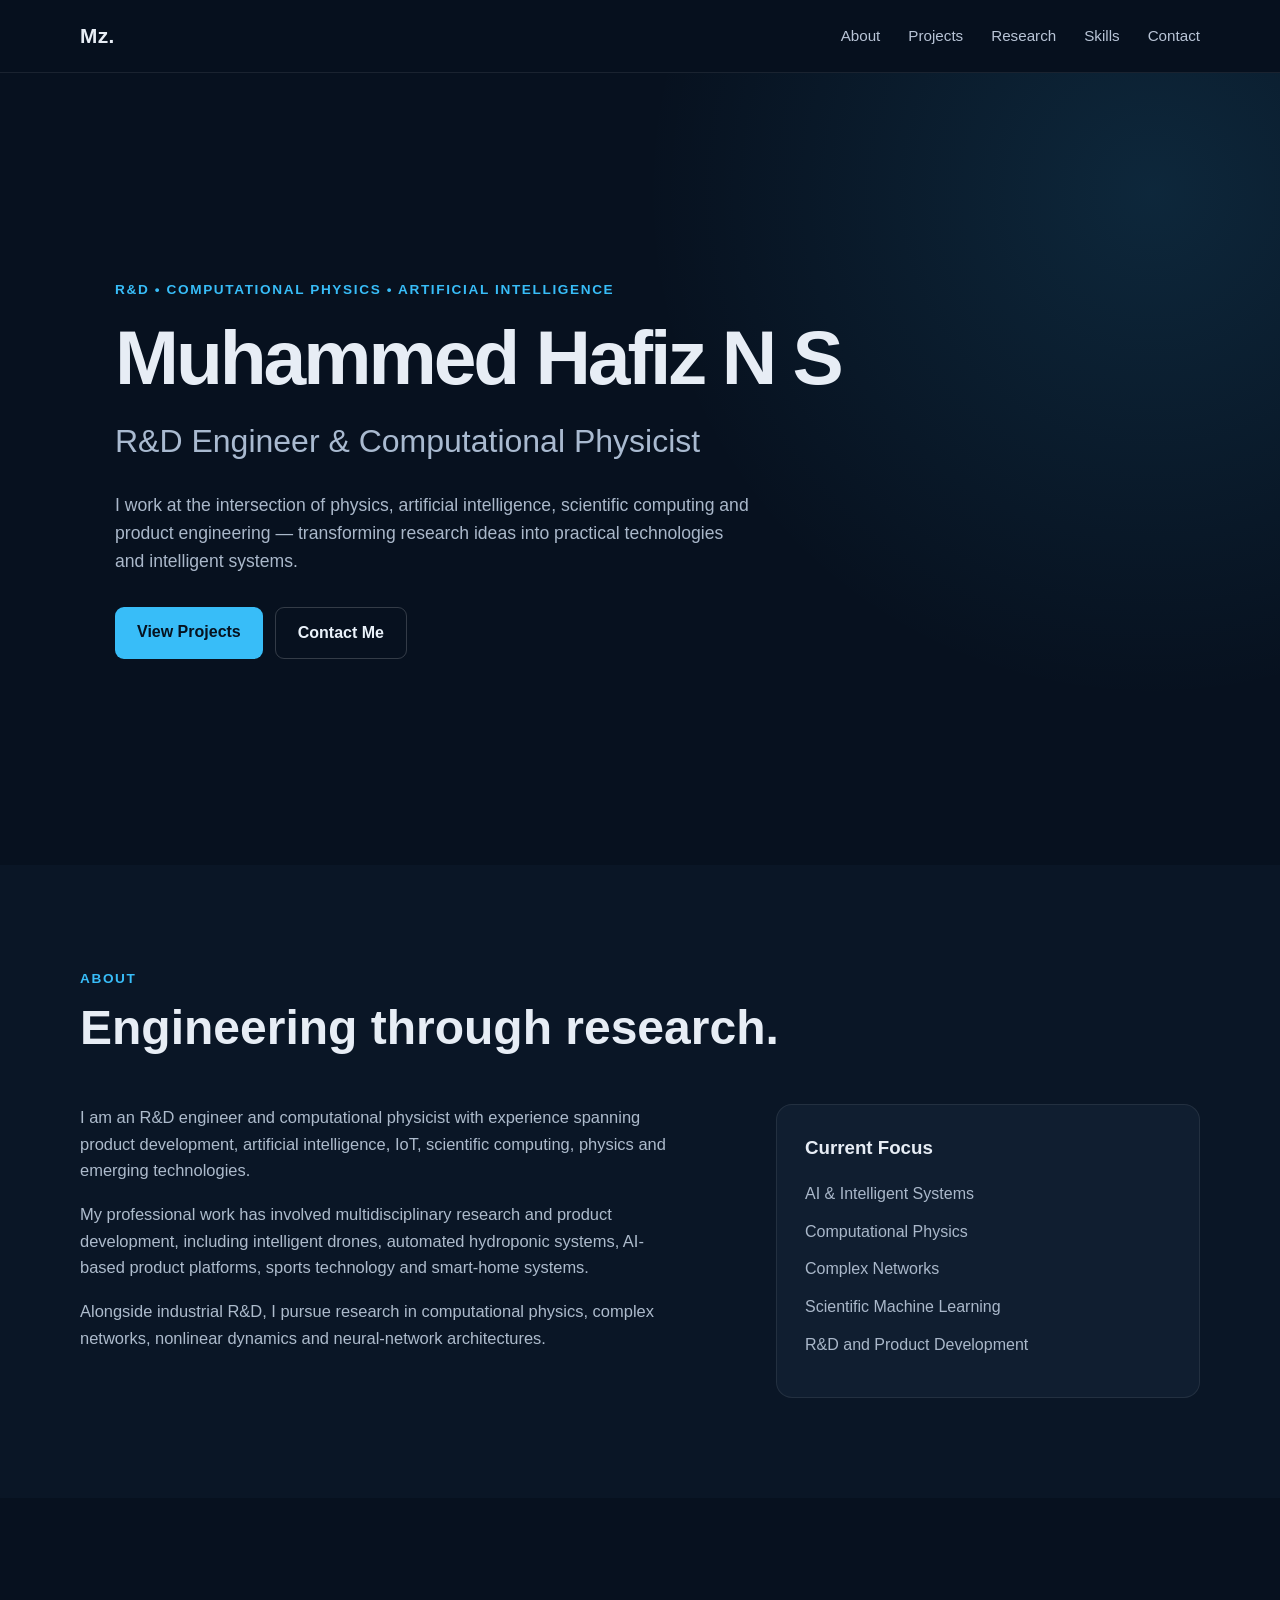
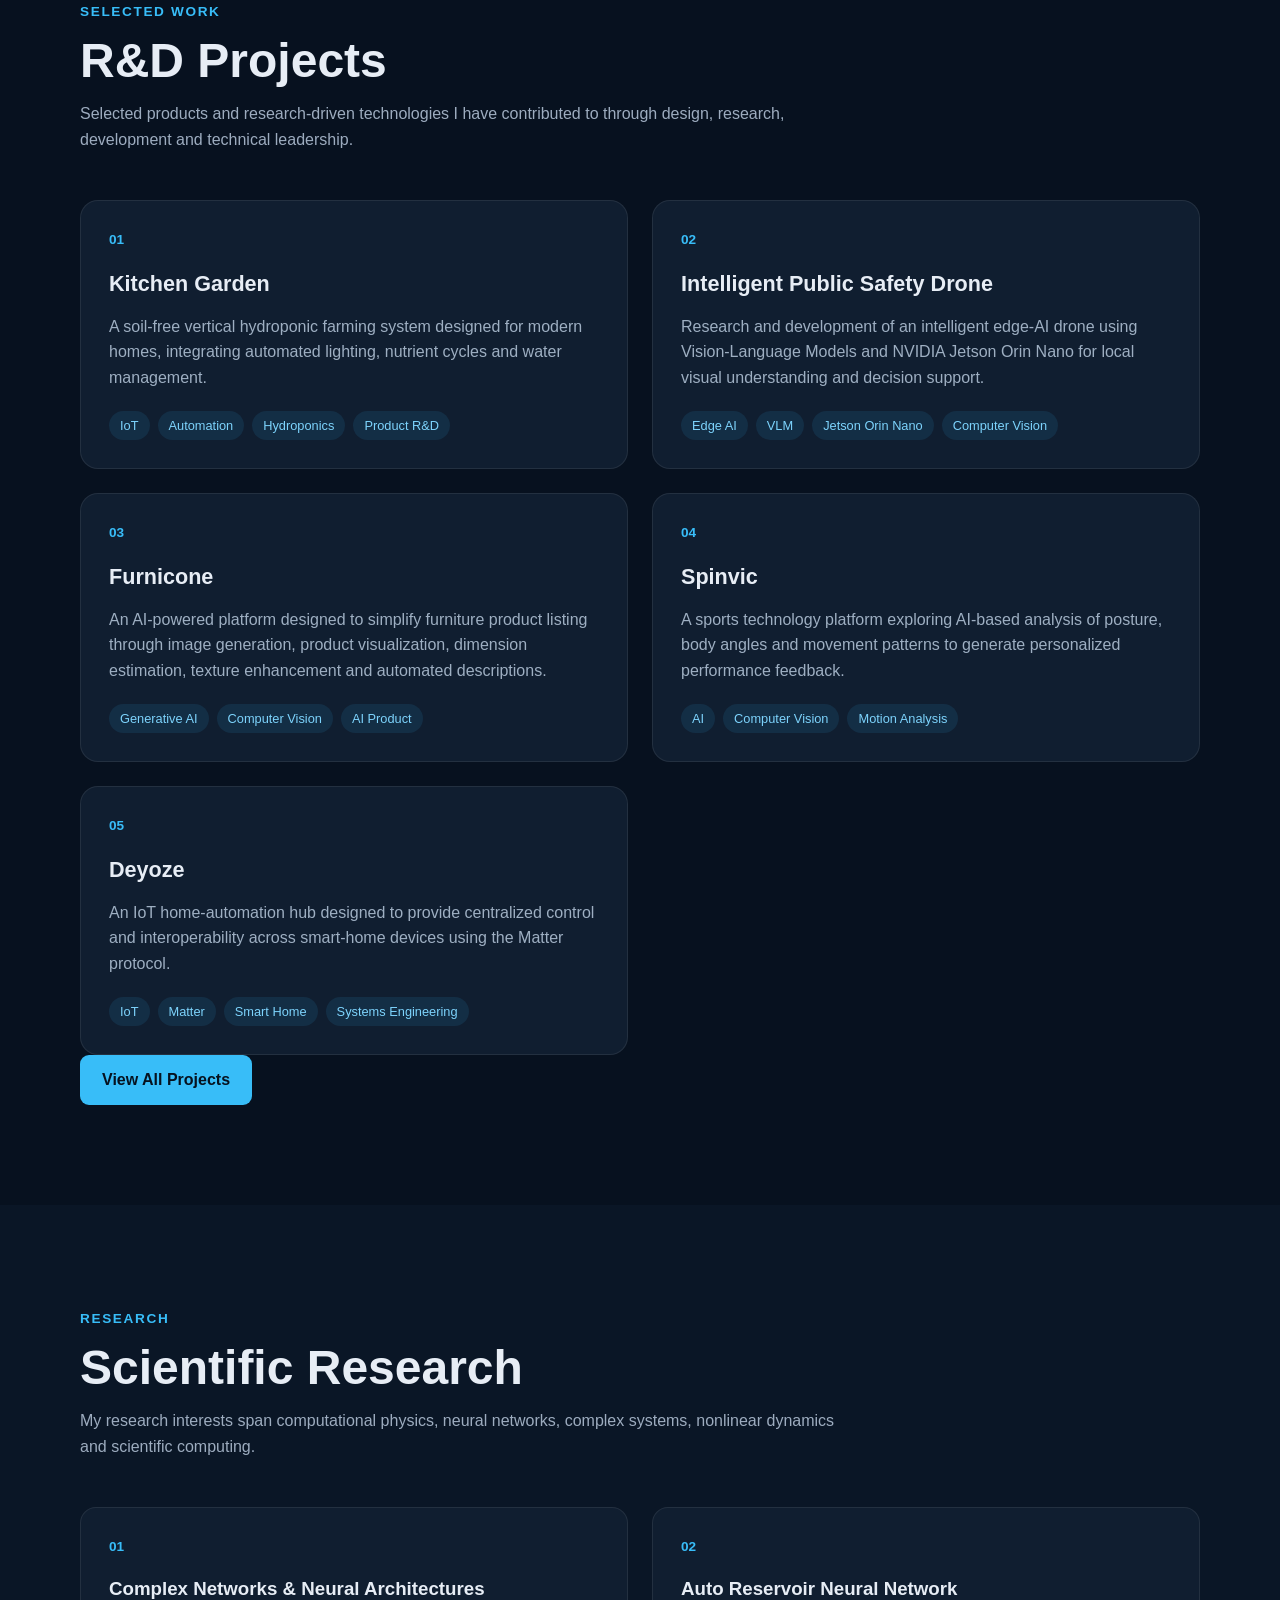
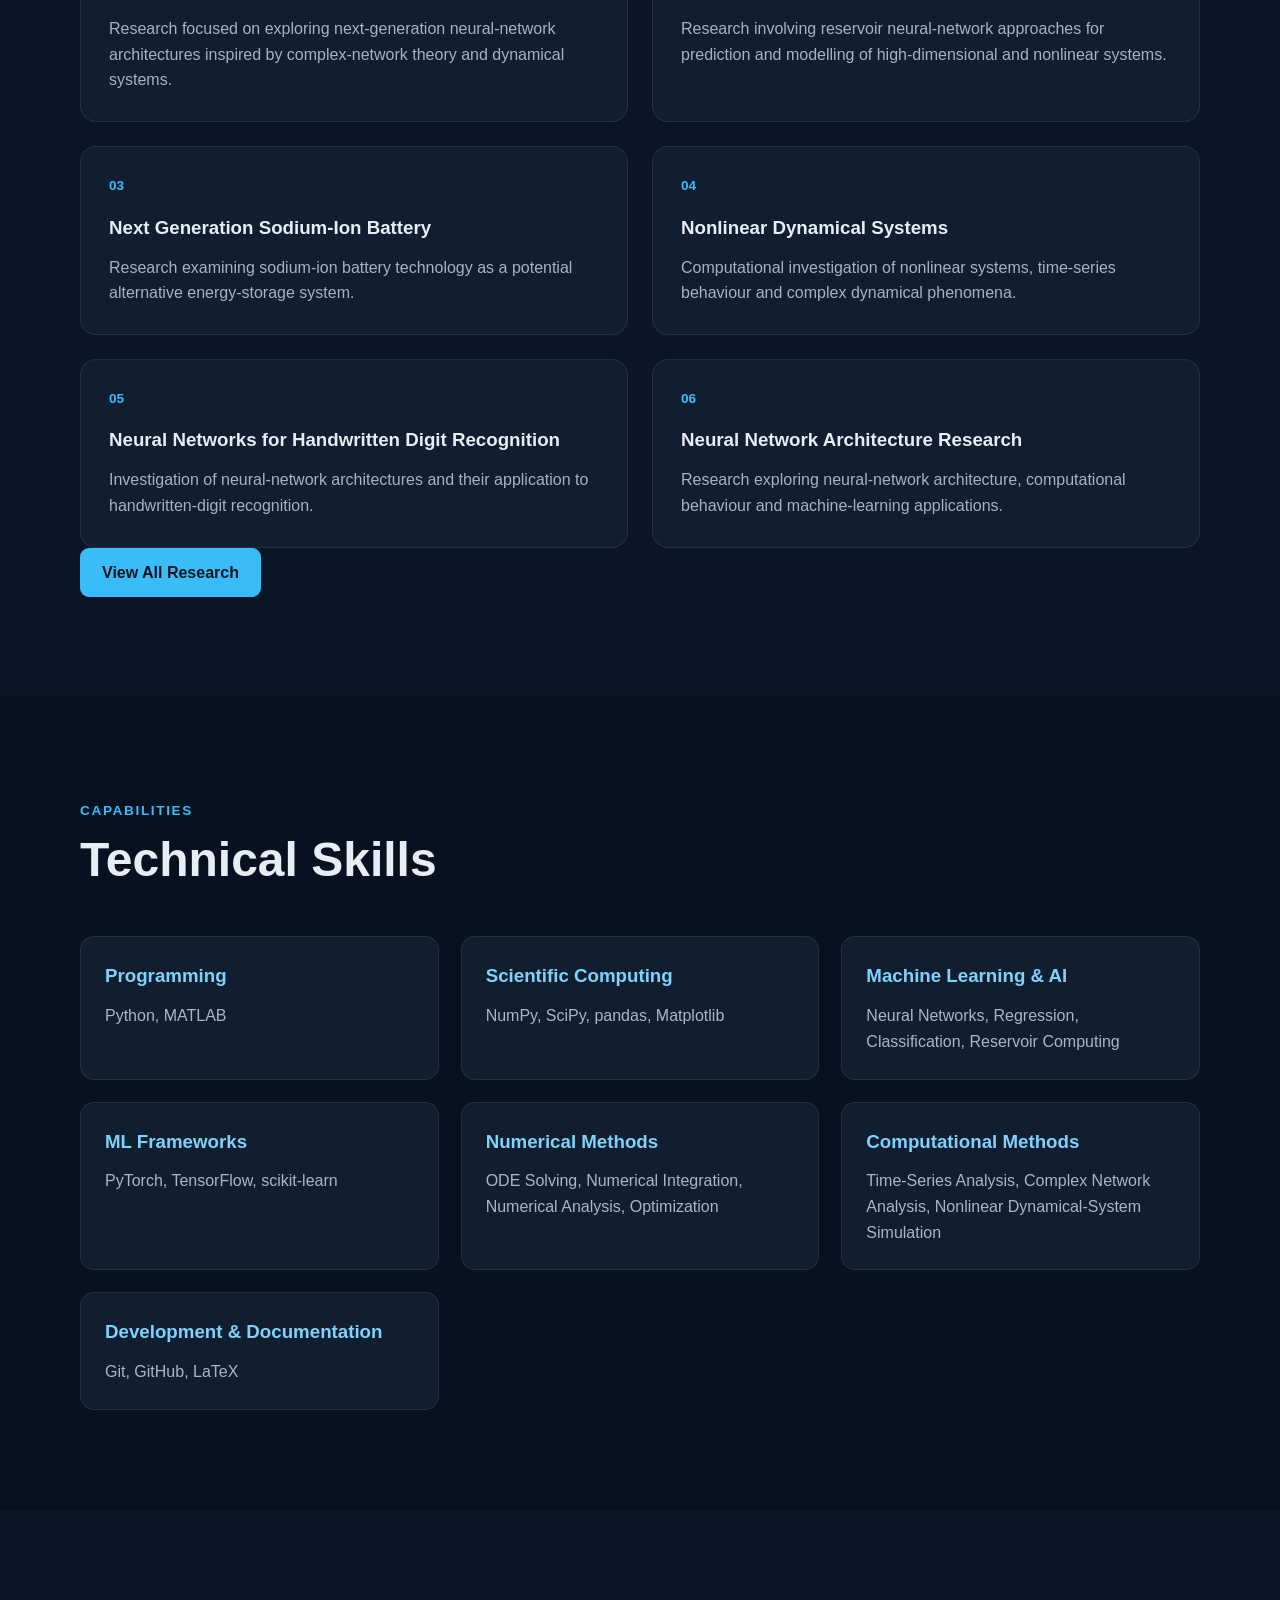
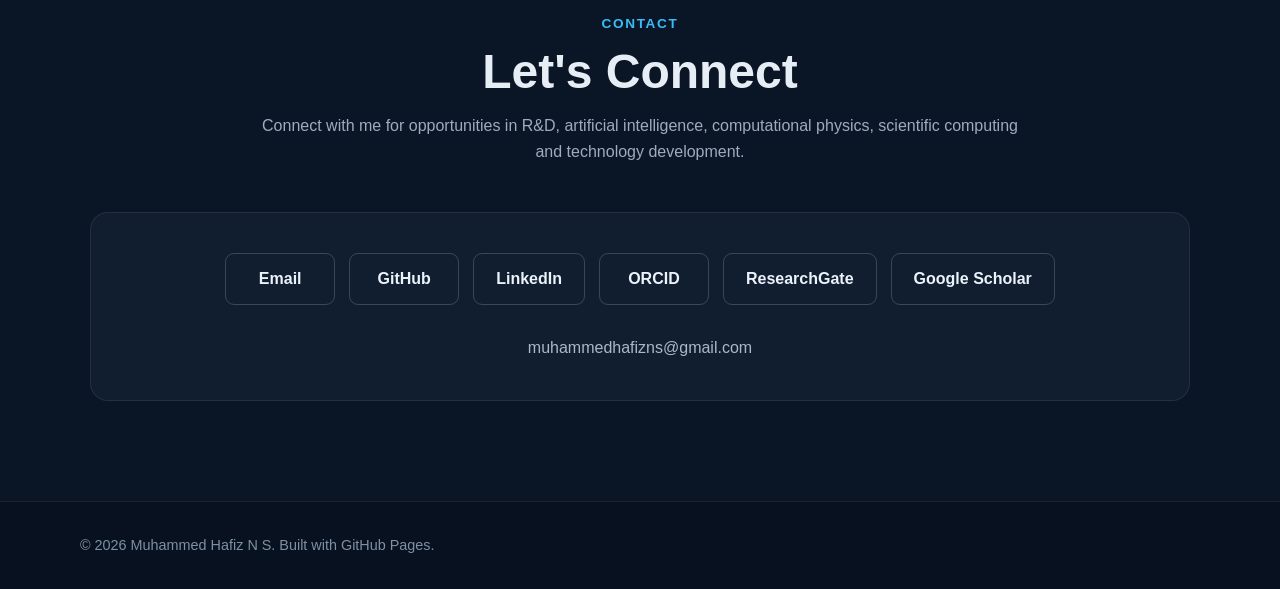
==== commit 92a15aeb: "Update index.html" ====
--- a/index.html
+++ b/index.html
@@ -9,12 +9,12 @@
           content="width=device-width, initial-scale=1.0">
 
     <meta name="description"
-          content="Research, engineering and product-development projects by Muhammed Hafiz N S">
+          content="Portfolio of Muhammed Hafiz N S - R&D Engineer, Computational Physicist and AI researcher.">
 
     <meta name="author"
           content="Muhammed Hafiz N S">
 
-    <title>Projects | Muhammed Hafiz N S</title>
+    <title>Muhammed Hafiz N S | R&D Engineer</title>
 
     <link rel="stylesheet" href="style.css">
 
@@ -39,7 +39,7 @@
 
             <div class="nav-links">
 
-                <a href="index.html#about">
+                <a href="#about">
                     About
                 </a>
 
@@ -51,11 +51,11 @@
                     Research
                 </a>
 
-                <a href="index.html#skills">
+                <a href="#skills">
                     Skills
                 </a>
 
-                <a href="index.html#contact">
+                <a href="#contact">
                     Contact
                 </a>
 
@@ -75,362 +75,882 @@
 
 
         <!-- =========================
-             PROJECTS PAGE
+             HERO
         ========================== -->
 
-        <section class="section projects-page">
+        <section class="hero" id="home">
+
+            <div class="container hero-content">
+
+                <p class="eyebrow">
+                    R&D • Computational Physics • Artificial Intelligence
+                </p>
+
+
+                <h1>
+                    Muhammed Hafiz N S
+                </h1>
+
+
+                <h2>
+                    R&D Engineer & Computational Physicist
+                </h2>
+
+
+                <p class="hero-description">
+
+                    I work at the intersection of physics,
+                    artificial intelligence, scientific computing
+                    and product engineering — transforming research
+                    ideas into practical technologies and intelligent systems.
+
+                </p>
+
+
+                <div class="hero-actions">
+
+                    <a href="projects.html"
+                       class="btn btn-primary">
+
+                        View Projects
+
+                    </a>
+
+
+                    <a href="#contact"
+                       class="btn btn-secondary">
+
+                        Contact Me
+
+                    </a>
+
+                </div>
+
+            </div>
+
+        </section>
+
+
+
+        <!-- =========================
+             ABOUT
+        ========================== -->
+
+        <section class="section section-alt"
+                 id="about">
 
             <div class="container">
 
 
-                <!-- PAGE HEADING -->
-
-                <div class="section-heading projects-heading">
+                <div class="section-heading">
 
                     <span>
-                        Portfolio
+                        About
                     </span>
 
-                    <h1>
-                        Projects
-                    </h1>
+                    <h2>
+                        Engineering through research.
+                    </h2>
+
+                </div>
+
+
+
+                <div class="about-grid">
+
+
+                    <div class="about-text">
+
+                        <p>
+                            I am an R&D engineer and computational physicist
+                            with experience spanning product development,
+                            artificial intelligence, IoT, scientific computing,
+                            physics and emerging technologies.
+                        </p>
+
+
+                        <p>
+                            My professional work has involved multidisciplinary
+                            research and product development, including intelligent
+                            drones, automated hydroponic systems, AI-based product
+                            platforms, sports technology and smart-home systems.
+                        </p>
+
+
+                        <p>
+                            Alongside industrial R&D, I pursue research in
+                            computational physics, complex networks,
+                            nonlinear dynamics and neural-network architectures.
+                        </p>
+
+                    </div>
+
+
+
+                    <div class="about-card">
+
+                        <h3>
+                            Current Focus
+                        </h3>
+
+                        <p>
+                            AI & Intelligent Systems
+                        </p>
+
+                        <p>
+                            Computational Physics
+                        </p>
+
+                        <p>
+                            Complex Networks
+                        </p>
+
+                        <p>
+                            Scientific Machine Learning
+                        </p>
+
+                        <p>
+                            R&D and Product Development
+                        </p>
+
+                    </div>
+
+
+                </div>
+
+            </div>
+
+        </section>
+
+
+
+        <!-- =========================
+             PROJECTS PREVIEW
+        ========================== -->
+
+        <section class="section"
+                 id="projects">
+
+            <div class="container">
+
+
+                <div class="section-heading">
+
+                    <span>
+                        Selected Work
+                    </span>
+
+                    <h2>
+                        R&D Projects
+                    </h2>
 
                     <p>
-                        Selected research, engineering and product-development
-                        projects I have worked on across artificial intelligence,
-                        IoT, automation, computer vision and intelligent systems.
+                        Selected products and research-driven technologies
+                        I have contributed to through design, research,
+                        development and technical leadership.
                     </p>
 
                 </div>
 
 
 
-                <!-- =========================
-                     PROJECT LIST
-                ========================== -->
-
                 <div class="project-grid">
 
 
-                    <!-- =====================
-                         PROJECT 01
-                         KITCHEN GARDEN
-                    ====================== -->
-
-                    <article class="project-card"
-                             id="kitchen-garden">
-
-
-                        <div class="project-text">
-
-                            <div class="project-number">
-                                01
-                            </div>
-
-
-                            <h2>
-                                Kitchen Garden
-                            </h2>
-
-
-                            <p>
-                                An automated vertical hydroponic farming system
-                                designed for modern homes, integrating lighting,
-                                nutrient management, water circulation and smart
-                                automation for efficient soil-free cultivation.
-                            </p>
-
-
-                            <div class="tags">
-
-                                <span class="tag">
-                                    IoT
-                                </span>
-
-                                <span class="tag">
-                                    Automation
-                                </span>
-
-                                <span class="tag">
-                                    Hydroponics
-                                </span>
-
-                                <span class="tag">
-                                    Product R&amp;D
-                                </span>
-
-                            </div>
-
-                        </div>
-
-
-                        <div class="project-image">
-
-                            <img
-                                src="images/Kitchen-Garden/Kitchen-Garden.JPG"
-                                alt="Kitchen Garden automated vertical hydroponic farming system">
-
-                        </div>
-
-                    </article>
-
-
-
-                    <!-- =====================
-                         PROJECT 02
-                         PUBLIC SAFETY DRONE
-                    ====================== -->
-
-                    <article class="project-card"
-                             id="public-safety-drone">
-
-
-                        <div class="project-text">
-
-                            <div class="project-number">
-                                02
-                            </div>
-
-
-                            <h2>
-                                Intelligent Public Safety Drone
-                            </h2>
-
-
-                            <p>
-                                Edge-AI-enabled drone research exploring
-                                Vision-Language Models on NVIDIA Jetson Orin Nano
-                                for local visual understanding, environmental
-                                interpretation and intelligent decision support.
-                            </p>
-
-
-                            <div class="tags">
-
-                                <span class="tag">
-                                    Edge AI
-                                </span>
-
-                                <span class="tag">
-                                    VLM
-                                </span>
-
-                                <span class="tag">
-                                    Jetson Orin Nano
-                                </span>
-
-                                <span class="tag">
-                                    Computer Vision
-                                </span>
-
-                            </div>
-
-                        </div>
-
-
-                        <div class="project-image project-image-placeholder">
-
-                            <span>
-                                Project Image
-                            </span>
-
-                        </div>
-
-                    </article>
-
-
-
-                    <!-- =====================
-                         PROJECT 03
-                         FURNICONE
-                    ====================== -->
-
-                    <article class="project-card"
-                             id="furnicone">
-
-
-                        <div class="project-text">
-
-                            <div class="project-number">
-                                03
-                            </div>
-
-
-                            <h2>
-                                Furnicone
-                            </h2>
-
-
-                            <p>
-                                An AI-powered platform designed to simplify
-                                furniture product listing and visualization
-                                through multi-view image generation, dimension
-                                estimation, texture enhancement and automated
-                                product descriptions.
-                            </p>
-
-
-                            <div class="tags">
-
-                                <span class="tag">
-                                    Generative AI
-                                </span>
-
-                                <span class="tag">
-                                    Computer Vision
-                                </span>
-
-                                <span class="tag">
-                                    AI Product
-                                </span>
-
-                            </div>
-
-                        </div>
-
-
-                        <div class="project-image project-image-placeholder">
-
-                            <span>
-                                Project Image
-                            </span>
-
-                        </div>
-
-                    </article>
-
-
-
-                    <!-- =====================
-                         PROJECT 04
-                         SPINVIC
-                    ====================== -->
-
-                    <article class="project-card"
-                             id="spinvic">
-
-
-                        <div class="project-text">
-
-                            <div class="project-number">
-                                04
-                            </div>
-
-
-                            <h2>
-                                Spinvic
-                            </h2>
-
-
-                            <p>
-                                A sports-technology platform exploring
-                                AI-based analysis of posture, body angles,
-                                movement patterns and player performance
-                                from video for personalized performance
-                                analysis and feedback.
-                            </p>
-
-
-                            <div class="tags">
-
-                                <span class="tag">
-                                    AI
-                                </span>
-
-                                <span class="tag">
-                                    Computer Vision
-                                </span>
-
-                                <span class="tag">
-                                    Motion Analysis
-                                </span>
-
-                            </div>
-
-                        </div>
-
-
-                        <div class="project-image project-image-placeholder">
-
-                            <span>
-                                Project Image
-                            </span>
-
-                        </div>
-
-                    </article>
-
-
-
-                    <!-- =====================
-                         PROJECT 05
-                         DEYOZE
-                    ====================== -->
-
-                    <article class="project-card"
-                             id="deyoze">
-
-
-                        <div class="project-text">
-
-                            <div class="project-number">
-                                05
-                            </div>
-
-
-                            <h2>
-                                Deyoze
-                            </h2>
-
-
-                            <p>
-                                An IoT home-automation hub designed to provide
-                                centralized control and interoperability between
-                                smart-home devices using the Matter protocol,
-                                bringing connected systems together within
-                                a unified platform.
-                            </p>
-
-
-                            <div class="tags">
-
-                                <span class="tag">
-                                    IoT
-                                </span>
-
-                                <span class="tag">
-                                    Matter
-                                </span>
-
-                                <span class="tag">
-                                    Smart Home
-                                </span>
-
-                                <span class="tag">
-                                    Systems Engineering
-                                </span>
-
-                            </div>
-
-                        </div>
-
-
-                        <div class="project-image project-image-placeholder">
-
-                            <span>
-                                Project Image
-                            </span>
-
-                        </div>
-
-                    </article>
-
-
-                </div>
+                    <!-- PROJECT 01 -->
+
+                    <article class="project-card">
+
+                        <div class="project-number">
+                            01
+                        </div>
+
+                        <h3>
+                            Kitchen Garden
+                        </h3>
+
+                        <p>
+                            A soil-free vertical hydroponic farming system
+                            designed for modern homes, integrating automated
+                            lighting, nutrient cycles and water management.
+                        </p>
+
+                        <div class="tags">
+
+                            <span class="tag">
+                                IoT
+                            </span>
+
+                            <span class="tag">
+                                Automation
+                            </span>
+
+                            <span class="tag">
+                                Hydroponics
+                            </span>
+
+                            <span class="tag">
+                                Product R&D
+                            </span>
+
+                        </div>
+
+                    </article>
+
+
+
+                    <!-- PROJECT 02 -->
+
+                    <article class="project-card">
+
+                        <div class="project-number">
+                            02
+                        </div>
+
+                        <h3>
+                            Intelligent Public Safety Drone
+                        </h3>
+
+                        <p>
+                            Research and development of an intelligent
+                            edge-AI drone using Vision-Language Models
+                            and NVIDIA Jetson Orin Nano for local
+                            visual understanding and decision support.
+                        </p>
+
+                        <div class="tags">
+
+                            <span class="tag">
+                                Edge AI
+                            </span>
+
+                            <span class="tag">
+                                VLM
+                            </span>
+
+                            <span class="tag">
+                                Jetson Orin Nano
+                            </span>
+
+                            <span class="tag">
+                                Computer Vision
+                            </span>
+
+                        </div>
+
+                    </article>
+
+
+
+                    <!-- PROJECT 03 -->
+
+                    <article class="project-card">
+
+                        <div class="project-number">
+                            03
+                        </div>
+
+                        <h3>
+                            Furnicone
+                        </h3>
+
+                        <p>
+                            An AI-powered platform designed to simplify
+                            furniture product listing through image generation,
+                            product visualization, dimension estimation,
+                            texture enhancement and automated descriptions.
+                        </p>
+
+                        <div class="tags">
+
+                            <span class="tag">
+                                Generative AI
+                            </span>
+
+                            <span class="tag">
+                                Computer Vision
+                            </span>
+
+                            <span class="tag">
+                                AI Product
+                            </span>
+
+                        </div>
+
+                    </article>
+
+
+
+                    <!-- PROJECT 04 -->
+
+                    <article class="project-card">
+
+                        <div class="project-number">
+                            04
+                        </div>
+
+                        <h3>
+                            Spinvic
+                        </h3>
+
+                        <p>
+                            A sports technology platform exploring
+                            AI-based analysis of posture, body angles
+                            and movement patterns to generate personalized
+                            performance feedback.
+                        </p>
+
+                        <div class="tags">
+
+                            <span class="tag">
+                                AI
+                            </span>
+
+                            <span class="tag">
+                                Computer Vision
+                            </span>
+
+                            <span class="tag">
+                                Motion Analysis
+                            </span>
+
+                        </div>
+
+                    </article>
+
+
+
+                    <!-- PROJECT 05 -->
+
+                    <article class="project-card">
+
+                        <div class="project-number">
+                            05
+                        </div>
+
+                        <h3>
+                            Deyoze
+                        </h3>
+
+                        <p>
+                            An IoT home-automation hub designed to provide
+                            centralized control and interoperability across
+                            smart-home devices using the Matter protocol.
+                        </p>
+
+                        <div class="tags">
+
+                            <span class="tag">
+                                IoT
+                            </span>
+
+                            <span class="tag">
+                                Matter
+                            </span>
+
+                            <span class="tag">
+                                Smart Home
+                            </span>
+
+                            <span class="tag">
+                                Systems Engineering
+                            </span>
+
+                        </div>
+
+                    </article>
+
+
+                </div>
+
+
+
+                <div class="section-actions">
+
+                    <a href="projects.html"
+                       class="btn btn-primary">
+
+                        View All Projects
+
+                    </a>
+
+                </div>
+
 
             </div>
 
         </section>
+
+
+
+        <!-- =========================
+             RESEARCH PREVIEW
+        ========================== -->
+
+        <section class="section section-alt"
+                 id="research">
+
+            <div class="container">
+
+
+                <div class="section-heading">
+
+                    <span>
+                        Research
+                    </span>
+
+                    <h2>
+                        Scientific Research
+                    </h2>
+
+                    <p>
+                        My research interests span computational physics,
+                        neural networks, complex systems,
+                        nonlinear dynamics and scientific computing.
+                    </p>
+
+                </div>
+
+
+
+                <div class="research-grid">
+
+
+                    <!-- RESEARCH 01 -->
+
+                    <article class="research-card">
+
+                        <div class="project-number">
+                            01
+                        </div>
+
+                        <h3>
+                            Complex Networks & Neural Architectures
+                        </h3>
+
+                        <p>
+                            Research focused on exploring next-generation
+                            neural-network architectures inspired by
+                            complex-network theory and dynamical systems.
+                        </p>
+
+                    </article>
+
+
+
+                    <!-- RESEARCH 02 -->
+
+                    <article class="research-card">
+
+                        <div class="project-number">
+                            02
+                        </div>
+
+                        <h3>
+                            Auto Reservoir Neural Network
+                        </h3>
+
+                        <p>
+                            Research involving reservoir neural-network
+                            approaches for prediction and modelling of
+                            high-dimensional and nonlinear systems.
+                        </p>
+
+                    </article>
+
+
+
+                    <!-- RESEARCH 03 -->
+
+                    <article class="research-card">
+
+                        <div class="project-number">
+                            03
+                        </div>
+
+                        <h3>
+                            Next Generation Sodium-Ion Battery
+                        </h3>
+
+                        <p>
+                            Research examining sodium-ion battery technology
+                            as a potential alternative energy-storage system.
+                        </p>
+
+                    </article>
+
+
+
+                    <!-- RESEARCH 04 -->
+
+                    <article class="research-card">
+
+                        <div class="project-number">
+                            04
+                        </div>
+
+                        <h3>
+                            Nonlinear Dynamical Systems
+                        </h3>
+
+                        <p>
+                            Computational investigation of nonlinear systems,
+                            time-series behaviour and complex dynamical phenomena.
+                        </p>
+
+                    </article>
+
+
+
+                    <!-- RESEARCH 05 -->
+
+                    <article class="research-card">
+
+                        <div class="project-number">
+                            05
+                        </div>
+
+                        <h3>
+                            Neural Networks for Handwritten Digit Recognition
+                        </h3>
+
+                        <p>
+                            Investigation of neural-network architectures
+                            and their application to handwritten-digit recognition.
+                        </p>
+
+                    </article>
+
+
+
+                    <!-- RESEARCH 06 -->
+
+                    <article class="research-card">
+
+                        <div class="project-number">
+                            06
+                        </div>
+
+                        <h3>
+                            Neural Network Architecture Research
+                        </h3>
+
+                        <p>
+                            Research exploring neural-network architecture,
+                            computational behaviour and machine-learning applications.
+                        </p>
+
+                    </article>
+
+
+                </div>
+
+
+
+                <div class="section-actions">
+
+                    <a href="research.html"
+                       class="btn btn-primary">
+
+                        View All Research
+
+                    </a>
+
+                </div>
+
+
+            </div>
+
+        </section>
+
+
+
+        <!-- =========================
+             SKILLS
+        ========================== -->
+
+        <section class="section"
+                 id="skills">
+
+            <div class="container">
+
+
+                <div class="section-heading">
+
+                    <span>
+                        Capabilities
+                    </span>
+
+                    <h2>
+                        Technical Skills
+                    </h2>
+
+                </div>
+
+
+
+                <div class="skill-groups">
+
+
+                    <!-- PROGRAMMING -->
+
+                    <div class="skill-box">
+
+                        <h3>
+                            Programming
+                        </h3>
+
+                        <p>
+                            Python, MATLAB
+                        </p>
+
+                    </div>
+
+
+
+                    <!-- SCIENTIFIC COMPUTING -->
+
+                    <div class="skill-box">
+
+                        <h3>
+                            Scientific Computing
+                        </h3>
+
+                        <p>
+                            NumPy, SciPy, pandas, Matplotlib
+                        </p>
+
+                    </div>
+
+
+
+                    <!-- MACHINE LEARNING -->
+
+                    <div class="skill-box">
+
+                        <h3>
+                            Machine Learning & AI
+                        </h3>
+
+                        <p>
+                            Neural Networks,
+                            Regression,
+                            Classification,
+                            Reservoir Computing
+                        </p>
+
+                    </div>
+
+
+
+                    <!-- ML FRAMEWORKS -->
+
+                    <div class="skill-box">
+
+                        <h3>
+                            ML Frameworks
+                        </h3>
+
+                        <p>
+                            PyTorch, TensorFlow, scikit-learn
+                        </p>
+
+                    </div>
+
+
+
+                    <!-- NUMERICAL METHODS -->
+
+                    <div class="skill-box">
+
+                        <h3>
+                            Numerical Methods
+                        </h3>
+
+                        <p>
+                            ODE Solving,
+                            Numerical Integration,
+                            Numerical Analysis,
+                            Optimization
+                        </p>
+
+                    </div>
+
+
+
+                    <!-- COMPUTATIONAL METHODS -->
+
+                    <div class="skill-box">
+
+                        <h3>
+                            Computational Methods
+                        </h3>
+
+                        <p>
+                            Time-Series Analysis,
+                            Complex Network Analysis,
+                            Nonlinear Dynamical-System Simulation
+                        </p>
+
+                    </div>
+
+
+
+                    <!-- DEVELOPMENT -->
+
+                    <div class="skill-box">
+
+                        <h3>
+                            Development & Documentation
+                        </h3>
+
+                        <p>
+                            Git, GitHub, LaTeX
+                        </p>
+
+                    </div>
+
+
+                </div>
+
+            </div>
+
+        </section>
+
+
+
+        <!-- =========================
+             CONTACT
+        ========================== -->
+
+        <section class="section section-alt"
+                 id="contact">
+
+            <div class="container">
+
+
+                <div class="section-heading contact-heading">
+
+                    <span>
+                        Contact
+                    </span>
+
+                    <h2>
+                        Let's Connect
+                    </h2>
+
+                    <p>
+                        Connect with me for opportunities in R&D,
+                        artificial intelligence, computational physics,
+                        scientific computing and technology development.
+                    </p>
+
+                </div>
+
+
+
+                <div class="contact-box">
+
+
+                    <div class="contact-buttons">
+
+
+                        <!-- EMAIL -->
+
+                        <a href="mailto:muhammedhafizns@gmail.com"
+                           class="btn btn-secondary">
+
+                            Email
+
+                        </a>
+
+
+
+                        <!-- GITHUB -->
+
+                        <a href="https://github.com/muhammedhafizns"
+                           target="_blank"
+                           rel="noopener noreferrer"
+                           class="btn btn-secondary">
+
+                            GitHub
+
+                        </a>
+
+
+
+                        <!-- LINKEDIN -->
+
+                        <a href="https://www.linkedin.com/in/muhammed-hafiz-ns/"
+                           target="_blank"
+                           rel="noopener noreferrer"
+                           class="btn btn-secondary">
+
+                            LinkedIn
+
+                        </a>
+
+
+
+                        <!-- ORCID -->
+
+                        <a href="https://orcid.org/0000-0001-8086-7701"
+                           target="_blank"
+                           rel="noopener noreferrer"
+                           class="btn btn-secondary">
+
+                            ORCID
+
+                        </a>
+
+
+
+                        <!-- RESEARCHGATE -->
+
+                        <a href="YOUR-RESEARCHGATE-URL"
+                           target="_blank"
+                           rel="noopener noreferrer"
+                           class="btn btn-secondary">
+
+                            ResearchGate
+
+                        </a>
+
+
+
+                        <!-- GOOGLE SCHOLAR -->
+
+                        <a href="https://scholar.google.com/citations?user=-50PSSIAAAAJ&hl=en"
+                           target="_blank"
+                           rel="noopener noreferrer"
+                           class="btn btn-secondary">
+
+                            Google Scholar
+
+                        </a>
+
+
+                    </div>
+
+
+
+                    <div class="contact-email">
+
+                        <a href="mailto:muhammedhafizns@gmail.com">
+
+                            muhammedhafizns@gmail.com
+
+                        </a>
+
+                    </div>
+
+
+                </div>
+
+            </div>
+
+        </section>
+
 
     </main>
 
--- a/style.css
+++ b/style.css
@@ -13,9 +13,15 @@
 }
 
 body {
-    font-family: Inter, -apple-system, BlinkMacSystemFont, "Segoe UI", sans-serif;
+    font-family:
+        Inter,
+        -apple-system,
+        BlinkMacSystemFont,
+        "Segoe UI",
+        sans-serif;
 
     background: #07111f;
+
     color: #e7edf5;
 
     line-height: 1.6;
@@ -34,8 +40,6 @@
     width: min(1120px, 90%);
     margin: auto;
 }
-
-/* Prevent sticky navbar covering anchor targets */
 
 section,
 article[id] {
@@ -60,6 +64,7 @@
 
 .navbar {
     position: sticky;
+
     top: 0;
 
     z-index: 1000;
@@ -67,10 +72,13 @@
     background: rgba(7, 17, 31, 0.92);
 
     backdrop-filter: blur(14px);
+
     -webkit-backdrop-filter: blur(14px);
 
-    border-bottom: 1px solid rgba(255, 255, 255, 0.08);
-}
+    border-bottom:
+        1px solid rgba(255, 255, 255, 0.08);
+}
+
 
 .nav-container {
     width: min(1120px, 90%);
@@ -80,10 +88,12 @@
     display: flex;
 
     justify-content: space-between;
+
     align-items: center;
 
     min-height: 72px;
 }
+
 
 .logo {
     font-size: 1.3rem;
@@ -97,10 +107,12 @@
     transition: 0.25s ease;
 }
 
+
 .logo:hover {
     color: #38bdf8;
 }
 
+
 .nav-links {
     display: flex;
 
@@ -109,6 +121,7 @@
     gap: 28px;
 }
 
+
 .nav-links a {
     color: #b8c4d6;
 
@@ -117,6 +130,7 @@
     transition: 0.25s ease;
 }
 
+
 .nav-links a:hover {
     color: #ffffff;
 }
@@ -137,6 +151,7 @@
 
     overflow: hidden;
 }
+
 
 .hero::before {
     content: "";
@@ -155,6 +170,7 @@
     pointer-events: none;
 }
 
+
 .hero-content {
     position: relative;
 
@@ -163,6 +179,7 @@
     max-width: 1050px;
 }
 
+
 .eyebrow {
     color: #38bdf8;
 
@@ -177,8 +194,10 @@
     margin-bottom: 18px;
 }
 
+
 .hero h1 {
-    font-size: clamp(2.8rem, 6vw, 5.5rem);
+    font-size:
+        clamp(2.8rem, 6vw, 5.5rem);
 
     line-height: 1;
 
@@ -187,8 +206,10 @@
     letter-spacing: -0.04em;
 }
 
+
 .hero h2 {
-    font-size: clamp(1.2rem, 3vw, 2rem);
+    font-size:
+        clamp(1.2rem, 3vw, 2rem);
 
     font-weight: 500;
 
@@ -196,6 +217,7 @@
 
     margin-bottom: 24px;
 }
+
 
 .hero-description {
     max-width: 65ch;
@@ -207,6 +229,7 @@
     margin-bottom: 32px;
 }
 
+
 .hero-actions {
     display: flex;
 
@@ -232,25 +255,30 @@
     transition: 0.25s ease;
 }
 
+
 .btn-primary {
     background: #38bdf8;
 
     color: #06121f;
 }
 
+
 .btn-primary:hover {
     transform: translateY(-2px);
 
     background: #7dd3fc;
 }
 
+
 .btn-secondary {
-    border: 1px solid rgba(255, 255, 255, 0.18);
+    border:
+        1px solid rgba(255, 255, 255, 0.18);
 
     color: #eaf2fa;
 
     background: transparent;
 }
+
 
 .btn-secondary:hover {
     border-color: #38bdf8;
@@ -269,14 +297,17 @@
     padding: 100px 0;
 }
 
+
 .section-alt {
     background: #0a1626;
 }
 
+
 .section-heading {
     margin-bottom: 48px;
 }
 
+
 .section-heading span {
     color: #38bdf8;
 
@@ -289,14 +320,17 @@
     font-weight: 600;
 }
 
+
 .section-heading h1,
 .section-heading h2 {
-    font-size: clamp(2rem, 5vw, 3rem);
+    font-size:
+        clamp(2rem, 5vw, 3rem);
 
     margin-top: 8px;
 
     line-height: 1.2;
 }
+
 
 .section-heading p {
     color: #9dacbf;
@@ -306,10 +340,6 @@
     max-width: 760px;
 }
 
-.section-actions {
-    margin-top: 36px;
-}
-
 
 /* =========================
    ABOUT
@@ -318,17 +348,20 @@
 .about-grid {
     display: grid;
 
-    grid-template-columns: 1.2fr 0.8fr;
+    grid-template-columns:
+        1.2fr 0.8fr;
 
     gap: 60px;
 
     align-items: start;
 }
+
 
 .about-text {
     max-width: 68ch;
 }
 
+
 .about-text p {
     color: #adbbcc;
 
@@ -337,15 +370,18 @@
     font-size: 1.03rem;
 }
 
+
 .about-card {
     background: #101e30;
 
-    border: 1px solid rgba(255, 255, 255, 0.08);
+    border:
+        1px solid rgba(255, 255, 255, 0.08);
 
     padding: 28px;
 
     border-radius: 16px;
 }
+
 
 .about-card h3 {
     margin-bottom: 18px;
@@ -353,6 +389,7 @@
     color: #e7edf5;
 }
 
+
 .about-card p {
     margin-bottom: 12px;
 
@@ -360,25 +397,25 @@
 }
 
 
-/* =====================================================
-   HOMEPAGE PROJECT CARDS
-
-   These styles are for the project preview on index.html.
-   The projects page gets separate styles further below.
-===================================================== */
+/* =========================
+   HOMEPAGE PROJECTS
+========================= */
 
 .project-grid {
     display: grid;
 
-    grid-template-columns: repeat(2, 1fr);
+    grid-template-columns:
+        repeat(2, 1fr);
 
     gap: 24px;
 }
+
 
 .project-card {
     background: #101e30;
 
-    border: 1px solid rgba(255, 255, 255, 0.08);
+    border:
+        1px solid rgba(255, 255, 255, 0.08);
 
     border-radius: 18px;
 
@@ -389,11 +426,14 @@
         border-color 0.3s ease;
 }
 
+
 .project-card:hover {
     transform: translateY(-4px);
 
-    border-color: rgba(56, 189, 248, 0.4);
-}
+    border-color:
+        rgba(56, 189, 248, 0.4);
+}
+
 
 .project-number {
     color: #38bdf8;
@@ -405,6 +445,7 @@
     margin-bottom: 16px;
 }
 
+
 .project-card h3 {
     font-size: 1.35rem;
 
@@ -413,6 +454,7 @@
     color: #e7edf5;
 }
 
+
 .project-card p {
     color: #9eafc2;
 
@@ -432,12 +474,14 @@
     gap: 8px;
 }
 
+
 .tag {
     padding: 6px 11px;
 
     border-radius: 999px;
 
-    background: rgba(56, 189, 248, 0.1);
+    background:
+        rgba(56, 189, 248, 0.1);
 
     color: #7dd3fc;
 
@@ -447,51 +491,56 @@
 }
 
 
-/* =====================================================
+/* =================================================
    PROJECTS PAGE
-
-   These rules affect only:
-   <section class="section projects-page">
-===================================================== */
+================================================= */
 
 .projects-page {
-    padding-top: 80px;
-}
-
-
-/* One project in each row */
+    padding-top: 82px;
+}
+
+
+.projects-heading {
+    margin-bottom: 55px;
+}
+
+
+/* ONE PROJECT PER ROW */
 
 .projects-page .project-grid {
     display: flex;
 
     flex-direction: column;
 
-    gap: 34px;
-}
-
-
-/* Long horizontal project card */
+    gap: 36px;
+}
+
+
+/* PROJECT CARD */
 
 .projects-page .project-card {
+    width: 100%;
+
+    min-height: 360px;
+
     display: grid;
 
-    grid-template-columns: minmax(0, 1.1fr) minmax(340px, 0.9fr);
+    grid-template-columns:
+        minmax(0, 1.1fr)
+        minmax(360px, 0.9fr);
 
     align-items: stretch;
 
-    gap: 40px;
-
-    width: 100%;
-
-    min-height: 350px;
+    gap: 42px;
 
     padding: 34px;
 
+    background: #101e30;
+
+    border:
+        1px solid rgba(255, 255, 255, 0.08);
+
     border-radius: 20px;
-
-    background: #101e30;
-
-    border: 1px solid rgba(255, 255, 255, 0.08);
 
     overflow: hidden;
 
@@ -501,13 +550,16 @@
         box-shadow 0.3s ease;
 }
 
+
 .projects-page .project-card:hover {
     transform: translateY(-4px);
 
-    border-color: rgba(56, 189, 248, 0.42);
+    border-color:
+        rgba(56, 189, 248, 0.45);
 
     box-shadow:
-        0 18px 50px rgba(0, 0, 0, 0.16);
+        0 20px 55px
+        rgba(0, 0, 0, 0.18);
 }
 
 
@@ -522,8 +574,9 @@
 
     justify-content: center;
 
-    padding: 12px 0;
-}
+    padding: 15px 5px;
+}
+
 
 .projects-page .project-number {
     color: #38bdf8;
@@ -532,31 +585,36 @@
 
     font-weight: 700;
 
+    letter-spacing: 0.04em;
+
     margin-bottom: 18px;
 }
+
 
 .projects-page .project-text h2 {
     color: #e7edf5;
 
-    font-size: clamp(1.7rem, 3vw, 2.2rem);
+    font-size:
+        clamp(1.75rem, 3vw, 2.25rem);
 
     line-height: 1.2;
 
+    letter-spacing: -0.025em;
+
     margin-bottom: 18px;
-
-    letter-spacing: -0.02em;
-}
+}
+
 
 .projects-page .project-text p {
     color: #a8b7c8;
 
     font-size: 1.04rem;
 
-    line-height: 1.75;
-
-    margin-bottom: 24px;
+    line-height: 1.8;
 
     max-width: 62ch;
+
+    margin-bottom: 26px;
 }
 
 
@@ -569,47 +627,87 @@
 
     height: 100%;
 
-    min-height: 280px;
+    min-height: 290px;
+
+    overflow: hidden;
 
     border-radius: 16px;
 
-    overflow: hidden;
-
-    background: #0a1626;
-}
+    background: #081522;
+
+    border:
+        1px solid rgba(255, 255, 255, 0.06);
+}
+
 
 .projects-page .project-image img {
     width: 100%;
 
     height: 100%;
 
-    min-height: 280px;
+    min-height: 290px;
 
     display: block;
 
     object-fit: cover;
 
-    border-radius: 16px;
-
-    transition: transform 0.45s ease;
-}
-
-.projects-page .project-card:hover .project-image img {
+    object-position: center;
+
+    transition:
+        transform 0.45s ease;
+}
+
+
+.projects-page .project-card:hover
+.project-image img {
     transform: scale(1.025);
 }
 
 
 /* =========================
+   IMAGE PLACEHOLDER
+========================= */
+
+.project-image-placeholder {
+    display: flex;
+
+    align-items: center;
+
+    justify-content: center;
+
+    background:
+        linear-gradient(
+            135deg,
+            #0a1726,
+            #11243a
+        );
+}
+
+
+.project-image-placeholder span {
+    color: #587089;
+
+    font-size: 0.85rem;
+
+    text-transform: uppercase;
+
+    letter-spacing: 0.12em;
+}
+
+
+/* =========================
    ALTERNATING LAYOUT
 
-   Project 1: text | image
-   Project 2: image | text
-   Project 3: text | image
-   Project 4: image | text
-   Project 5: text | image
-========================= */
-
-.projects-page .project-card:nth-child(even) .project-image {
+   01 text | image
+   02 image | text
+   03 text | image
+   04 image | text
+   05 text | image
+========================= */
+
+.projects-page
+.project-card:nth-child(even)
+.project-image {
     order: -1;
 }
 
@@ -621,17 +719,20 @@
 .research-grid {
     display: grid;
 
-    grid-template-columns: repeat(2, 1fr);
+    grid-template-columns:
+        repeat(2, 1fr);
 
     gap: 24px;
 }
+
 
 .research-card {
     padding: 28px;
 
     background: #101e30;
 
-    border: 1px solid rgba(255, 255, 255, 0.08);
+    border:
+        1px solid rgba(255, 255, 255, 0.08);
 
     border-radius: 16px;
 
@@ -640,11 +741,14 @@
         border-color 0.3s ease;
 }
 
+
 .research-card:hover {
     transform: translateY(-4px);
 
-    border-color: rgba(56, 189, 248, 0.4);
-}
+    border-color:
+        rgba(56, 189, 248, 0.4);
+}
+
 
 .research-card h3 {
     margin-bottom: 12px;
@@ -652,6 +756,7 @@
     color: #e7edf5;
 }
 
+
 .research-card p {
     color: #a4b3c5;
 }
@@ -664,10 +769,12 @@
 .skill-groups {
     display: grid;
 
-    grid-template-columns: repeat(3, 1fr);
+    grid-template-columns:
+        repeat(3, 1fr);
 
     gap: 22px;
 }
+
 
 .skill-box {
     background: #101e30;
@@ -676,18 +783,22 @@
 
     border-radius: 14px;
 
-    border: 1px solid rgba(255, 255, 255, 0.08);
+    border:
+        1px solid rgba(255, 255, 255, 0.08);
 
     transition:
         transform 0.3s ease,
         border-color 0.3s ease;
 }
 
+
 .skill-box:hover {
     transform: translateY(-4px);
 
-    border-color: rgba(56, 189, 248, 0.35);
-}
+    border-color:
+        rgba(56, 189, 248, 0.35);
+}
+
 
 .skill-box h3 {
     color: #7dd3fc;
@@ -695,6 +806,7 @@
     margin-bottom: 12px;
 }
 
+
 .skill-box p {
     color: #a8b7c8;
 }
@@ -708,12 +820,14 @@
     text-align: center;
 }
 
+
 .contact-heading p {
     margin-left: auto;
 
     margin-right: auto;
 }
 
+
 .contact-box {
     width: 100%;
 
@@ -723,7 +837,8 @@
 
     background: #101e30;
 
-    border: 1px solid rgba(255, 255, 255, 0.08);
+    border:
+        1px solid rgba(255, 255, 255, 0.08);
 
     border-radius: 18px;
 
@@ -731,6 +846,7 @@
 
     text-align: center;
 }
+
 
 .contact-buttons {
     display: flex;
@@ -744,6 +860,7 @@
     flex-wrap: wrap;
 }
 
+
 .contact-buttons .btn {
     white-space: nowrap;
 
@@ -752,6 +869,7 @@
     text-align: center;
 }
 
+
 .contact-email {
     margin-top: 30px;
 
@@ -760,12 +878,14 @@
     color: #a9b8c9;
 }
 
+
 .contact-email a {
     color: #a9b8c9;
 
     transition: 0.25s ease;
 }
 
+
 .contact-email a:hover {
     color: #38bdf8;
 }
@@ -778,7 +898,8 @@
 footer {
     padding: 32px 0;
 
-    border-top: 1px solid rgba(255, 255, 255, 0.08);
+    border-top:
+        1px solid rgba(255, 255, 255, 0.08);
 
     color: #7f90a4;
 
@@ -786,57 +907,57 @@
 }
 
 
-/* =====================================================
+/* =================================================
    TABLET
-===================================================== */
-
-@media (max-width: 900px) {
-
-    .skill-groups {
-        grid-template-columns: repeat(2, 1fr);
-    }
-
-
-    /* PROJECTS PAGE */
+================================================= */
+
+@media (max-width: 950px) {
 
     .projects-page .project-card {
         grid-template-columns: 1fr;
 
-        gap: 24px;
+        min-height: 0;
+
+        gap: 26px;
 
         padding: 28px;
-
-        min-height: 0;
-    }
-
-    /*
-       On mobile/tablet we remove alternating order.
-       Every project becomes:
-
-       Text
-       Image
-    */
-
-    .projects-page .project-card:nth-child(even) .project-image {
+    }
+
+
+    /* Remove alternating layout on tablet/mobile */
+
+    .projects-page
+    .project-card:nth-child(even)
+    .project-image {
         order: initial;
     }
+
 
     .projects-page .project-image {
         min-height: 320px;
-    }
+
+        height: 320px;
+    }
+
 
     .projects-page .project-image img {
         min-height: 320px;
 
-        max-height: 430px;
-    }
-
-}
-
-
-/* =====================================================
+        height: 320px;
+    }
+
+
+    .skill-groups {
+        grid-template-columns:
+            repeat(2, 1fr);
+    }
+
+}
+
+
+/* =================================================
    TABLET / MOBILE
-===================================================== */
+================================================= */
 
 @media (max-width: 800px) {
 
@@ -848,10 +969,12 @@
         scrollbar-width: none;
     }
 
+
     .nav-links::-webkit-scrollbar {
         display: none;
     }
 
+
     .nav-links a {
         font-size: 0.85rem;
 
@@ -859,18 +982,16 @@
     }
 
 
-    /* HERO */
-
     .hero {
         min-height: 80svh;
     }
 
+
     .hero h1 {
-        font-size: clamp(2.6rem, 11vw, 4.5rem);
-    }
-
-
-    /* GENERAL GRIDS */
+        font-size:
+            clamp(2.6rem, 11vw, 4.5rem);
+    }
+
 
     .about-grid,
     .project-grid,
@@ -878,36 +999,37 @@
         grid-template-columns: 1fr;
     }
 
+
     .section {
         padding: 75px 0;
     }
 
 
-    /* PROJECT PAGE */
-
     .projects-page {
         padding-top: 65px;
     }
 
+
     .projects-page .project-grid {
-        gap: 26px;
-    }
+        gap: 28px;
+    }
+
 
     .projects-page .project-text h2 {
         font-size: 1.8rem;
     }
 
+
     .projects-page .project-text p {
         font-size: 1rem;
     }
 
 
-    /* CONTACT */
-
     .contact-box {
         padding: 30px 22px;
     }
 
+
     .contact-buttons {
         gap: 12px;
     }
@@ -915,9 +1037,9 @@
 }
 
 
-/* =====================================================
+/* =================================================
    SMALL MOBILE
-===================================================== */
+================================================= */
 
 @media (max-width: 600px) {
 
@@ -928,9 +1050,9 @@
 }
 
 
-/* =====================================================
+/* =================================================
    VERY SMALL MOBILE
-===================================================== */
+================================================= */
 
 @media (max-width: 500px) {
 
@@ -939,43 +1061,53 @@
         width: 92%;
     }
 
+
     .nav-container {
         gap: 20px;
     }
 
+
     .logo {
         flex-shrink: 0;
     }
 
 
-    /* HERO */
-
     .hero h1 {
-        font-size: clamp(2.35rem, 12vw, 2.9rem);
-    }
+        font-size:
+            clamp(2.35rem, 12vw, 2.9rem);
+    }
+
 
     .hero h2 {
         font-size: 1.35rem;
     }
 
+
     .hero-description {
         font-size: 1rem;
     }
 
 
-    /* PROJECTS PAGE */
+    /* PROJECT CARDS */
 
     .projects-page .project-card {
         padding: 20px;
 
         border-radius: 16px;
 
-        gap: 20px;
-    }
+        gap: 22px;
+    }
+
+
+    .projects-page .project-text {
+        padding: 5px 0;
+    }
+
 
     .projects-page .project-number {
-        margin-bottom: 13px;
-    }
+        margin-bottom: 12px;
+    }
+
 
     .projects-page .project-text h2 {
         font-size: 1.5rem;
@@ -983,27 +1115,31 @@
         margin-bottom: 14px;
     }
 
+
     .projects-page .project-text p {
-        font-size: 0.98rem;
+        font-size: 0.97rem;
 
         line-height: 1.7;
 
         margin-bottom: 20px;
     }
 
+
     .projects-page .project-image {
-        min-height: 210px;
+        min-height: 220px;
+
+        height: 220px;
 
         border-radius: 12px;
     }
 
+
     .projects-page .project-image img {
-        min-height: 210px;
-
-        height: 230px;
-
-        border-radius: 12px;
-    }
+        min-height: 220px;
+
+        height: 220px;
+    }
+
 
     .tag {
         font-size: 0.76rem;
@@ -1017,12 +1153,14 @@
     .contact-buttons {
         display: grid;
 
-        grid-template-columns: repeat(2, 1fr);
+        grid-template-columns:
+            repeat(2, 1fr);
 
         width: 100%;
 
         gap: 12px;
     }
+
 
     .contact-buttons .btn {
         width: 100%;
@@ -1032,6 +1170,7 @@
         padding: 11px 14px;
     }
 
+
     .contact-email {
         font-size: 0.95rem;
 
@@ -1041,26 +1180,31 @@
 }
 
 
-/* =====================================================
+/* =========================
    REDUCED MOTION
-===================================================== */
+========================= */
 
 @media (prefers-reduced-motion: reduce) {
 
     html {
         scroll-behavior: auto;
     }
+
 
     *,
     *::before,
     *::after {
-        animation-duration: 0.01ms !important;
-
-        animation-iteration-count: 1 !important;
-
-        transition-duration: 0.01ms !important;
-
-        scroll-behavior: auto !important;
-    }
-
-}
+        animation-duration:
+            0.01ms !important;
+
+        animation-iteration-count:
+            1 !important;
+
+        transition-duration:
+            0.01ms !important;
+
+        scroll-behavior:
+            auto !important;
+    }
+
+}
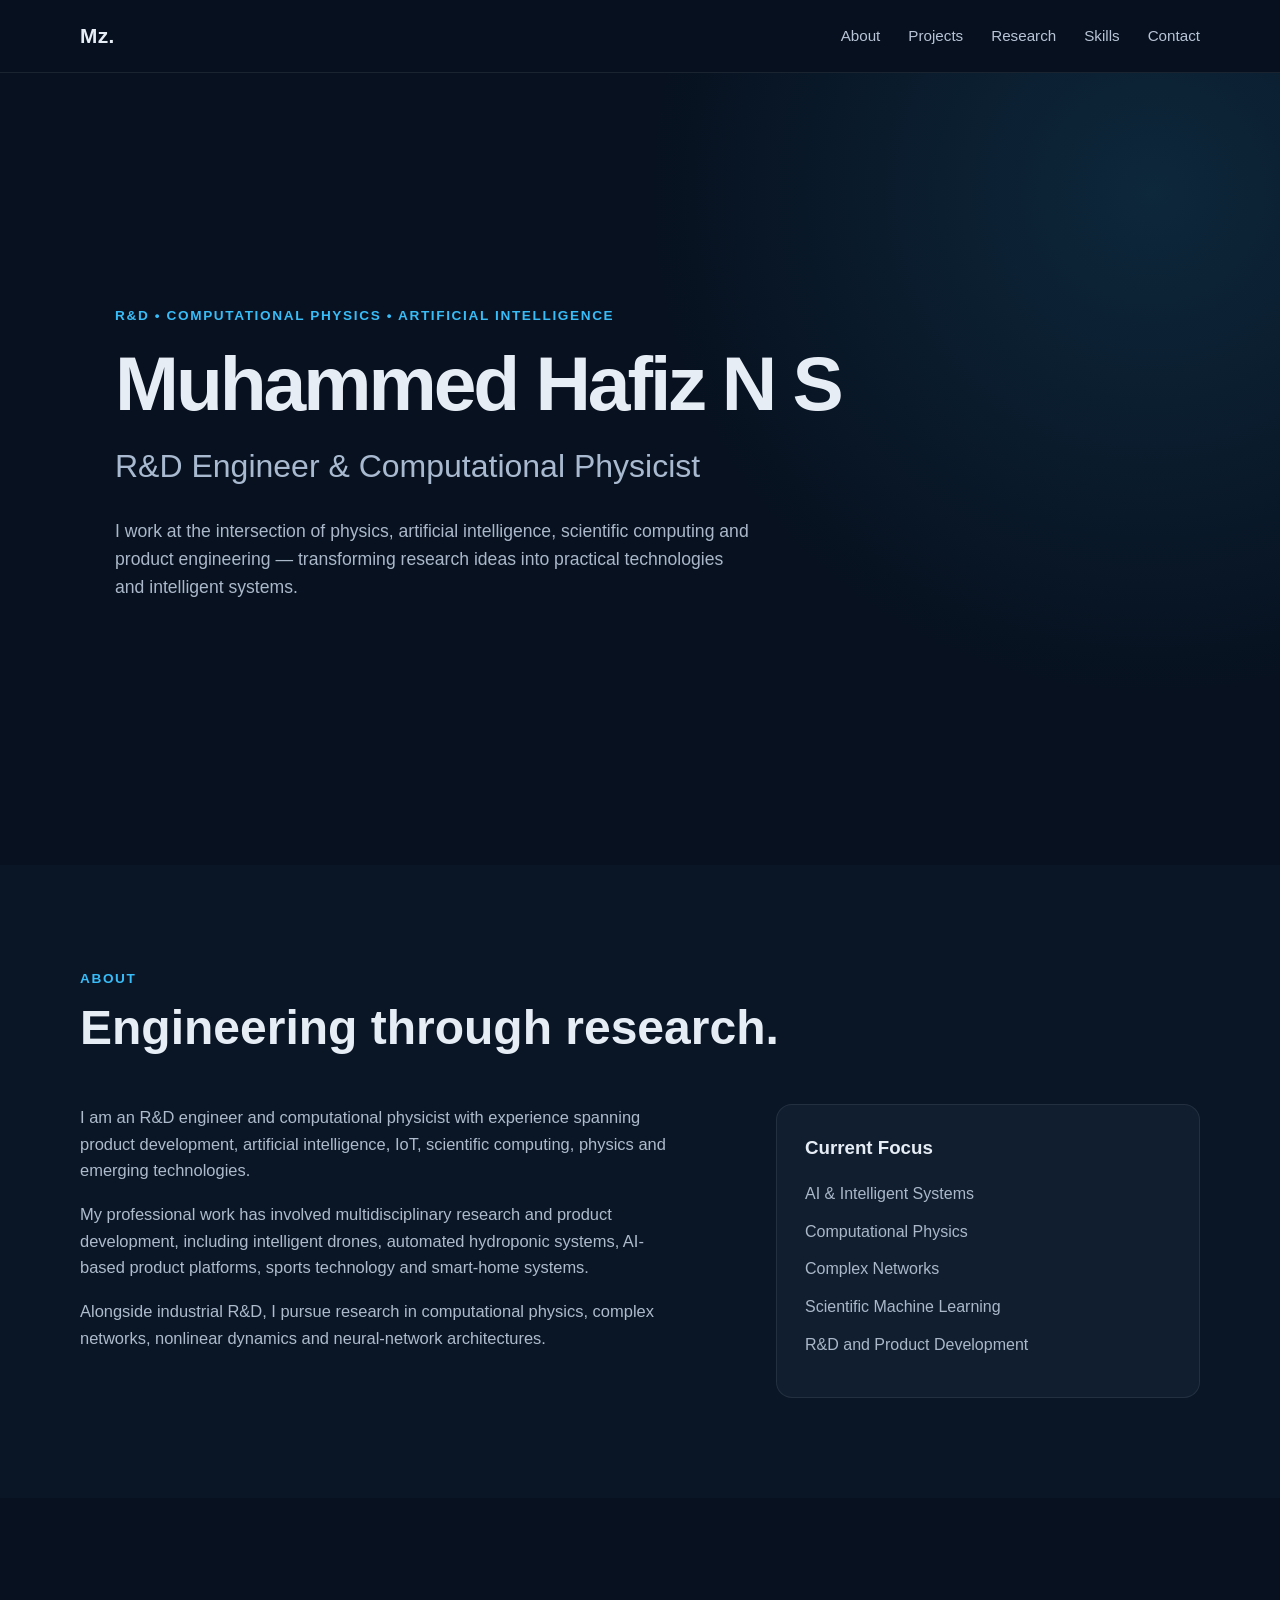
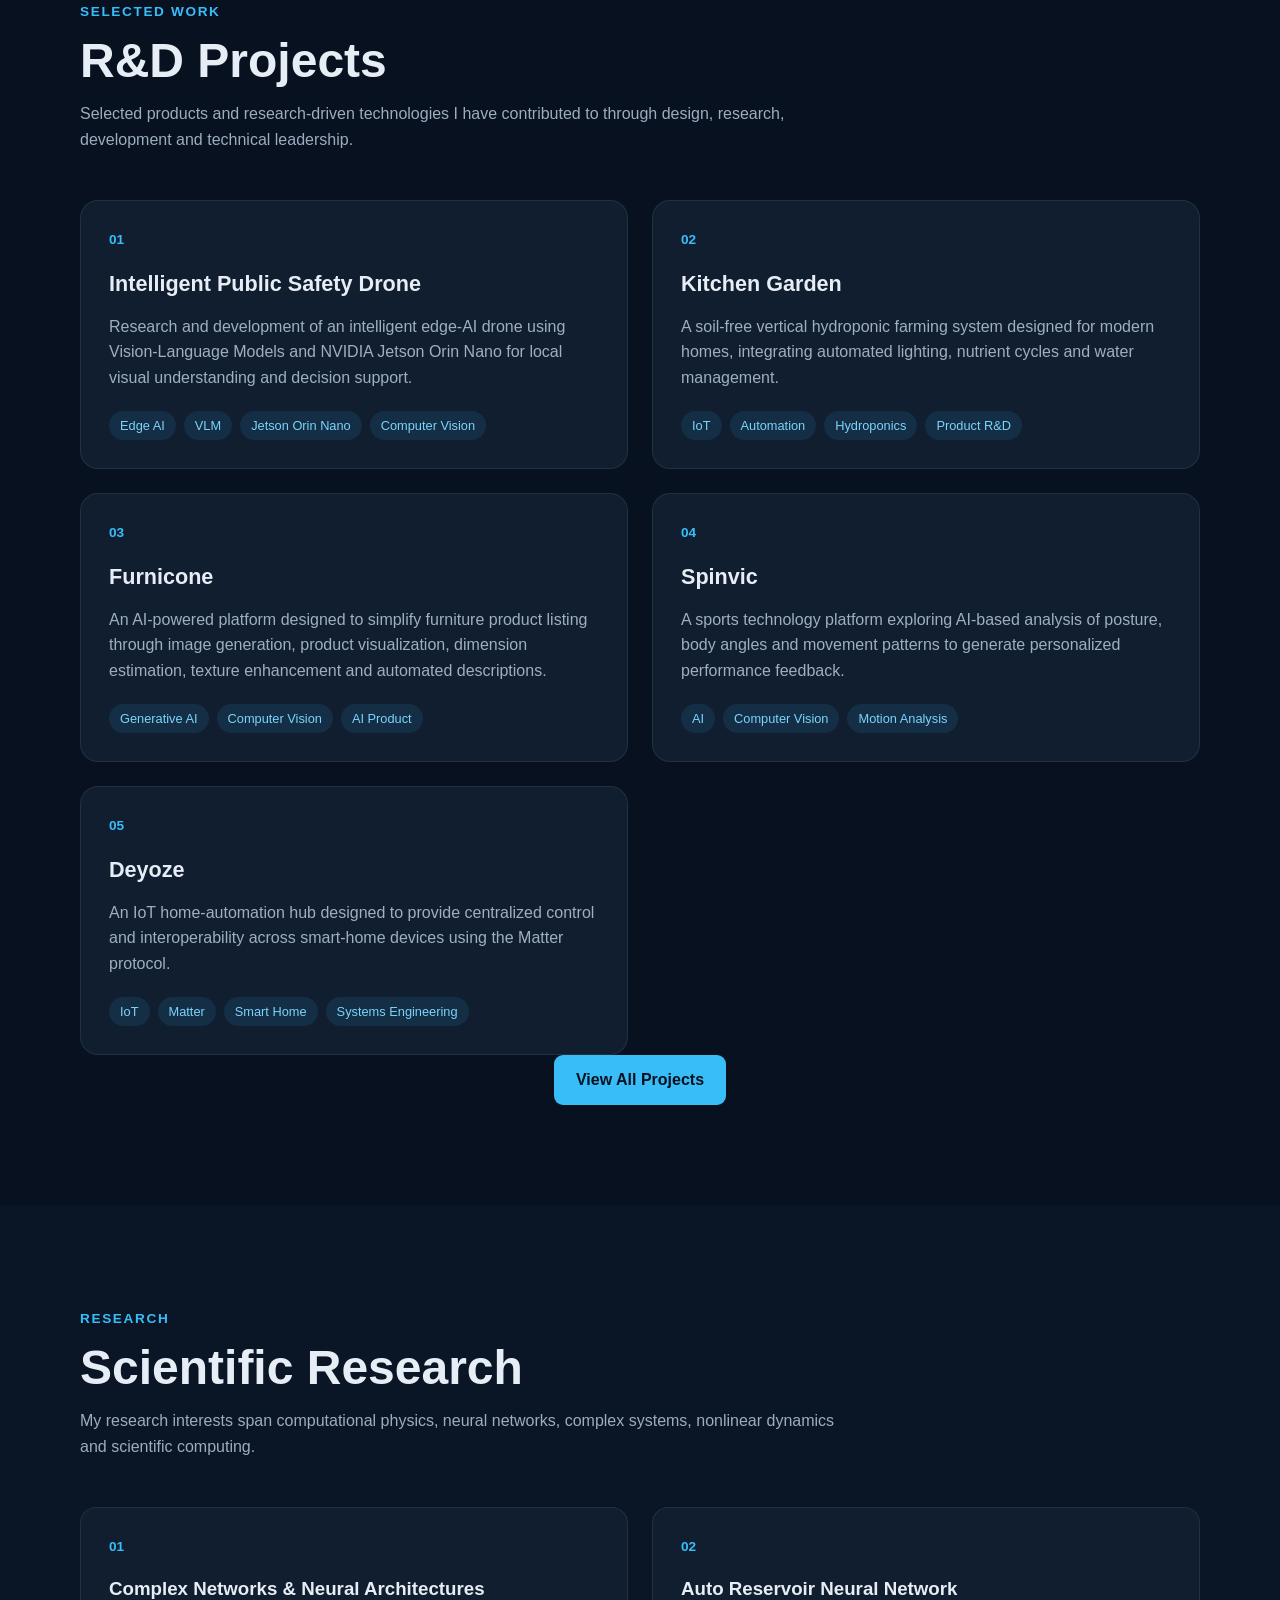
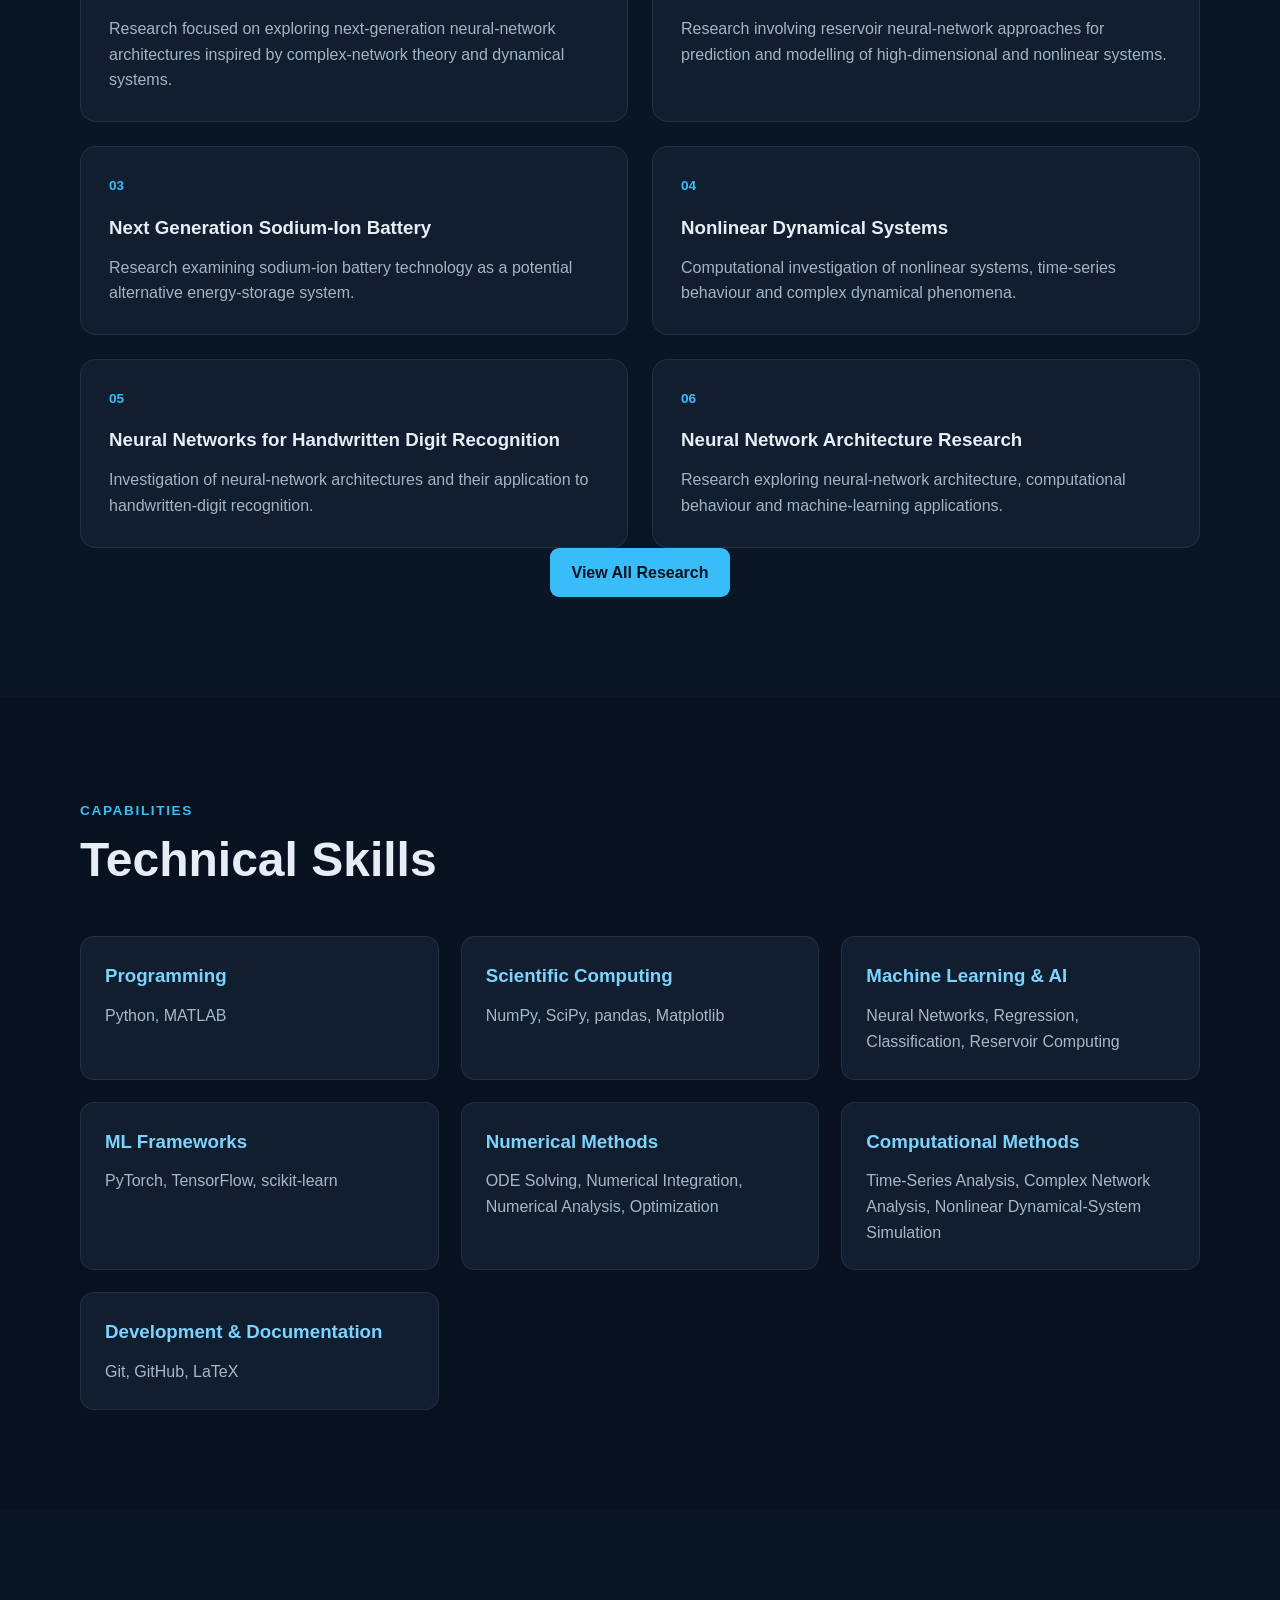
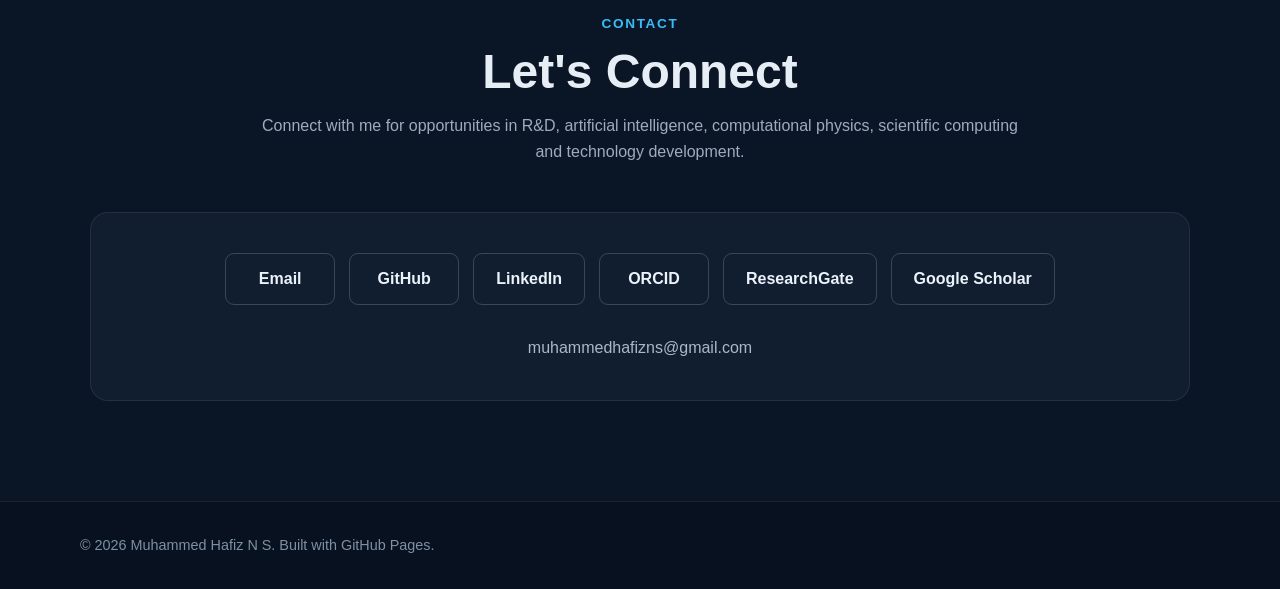
==== commit 9d469111: "Update index.html" ====
--- a/index.html
+++ b/index.html
@@ -74,13 +74,16 @@
     <main>
 
 
+
         <!-- =========================
              HERO
         ========================== -->
 
-        <section class="hero" id="home">
+        <section class="hero"
+                 id="home">
 
             <div class="container hero-content">
+
 
                 <p class="eyebrow">
                     R&D • Computational Physics • Artificial Intelligence
@@ -107,25 +110,6 @@
                 </p>
 
 
-                <div class="hero-actions">
-
-                    <a href="projects.html"
-                       class="btn btn-primary">
-
-                        View Projects
-
-                    </a>
-
-
-                    <a href="#contact"
-                       class="btn btn-secondary">
-
-                        Contact Me
-
-                    </a>
-
-                </div>
-
             </div>
 
         </section>
@@ -161,27 +145,35 @@
 
                     <div class="about-text">
 
-                        <p>
+
+                        <p>
+
                             I am an R&D engineer and computational physicist
                             with experience spanning product development,
                             artificial intelligence, IoT, scientific computing,
                             physics and emerging technologies.
-                        </p>
-
-
-                        <p>
+
+                        </p>
+
+
+                        <p>
+
                             My professional work has involved multidisciplinary
                             research and product development, including intelligent
                             drones, automated hydroponic systems, AI-based product
                             platforms, sports technology and smart-home systems.
-                        </p>
-
-
-                        <p>
+
+                        </p>
+
+
+                        <p>
+
                             Alongside industrial R&D, I pursue research in
                             computational physics, complex networks,
                             nonlinear dynamics and neural-network architectures.
-                        </p>
+
+                        </p>
+
 
                     </div>
 
@@ -257,59 +249,23 @@
                 <div class="project-grid">
 
 
-                    <!-- PROJECT 01 -->
+                    <!-- =====================
+                         PROJECT 01
+                         DRONE
+                    ====================== -->
 
                     <article class="project-card">
+
 
                         <div class="project-number">
                             01
                         </div>
 
-                        <h3>
-                            Kitchen Garden
-                        </h3>
-
-                        <p>
-                            A soil-free vertical hydroponic farming system
-                            designed for modern homes, integrating automated
-                            lighting, nutrient cycles and water management.
-                        </p>
-
-                        <div class="tags">
-
-                            <span class="tag">
-                                IoT
-                            </span>
-
-                            <span class="tag">
-                                Automation
-                            </span>
-
-                            <span class="tag">
-                                Hydroponics
-                            </span>
-
-                            <span class="tag">
-                                Product R&D
-                            </span>
-
-                        </div>
-
-                    </article>
-
-
-
-                    <!-- PROJECT 02 -->
-
-                    <article class="project-card">
-
-                        <div class="project-number">
-                            02
-                        </div>
 
                         <h3>
                             Intelligent Public Safety Drone
                         </h3>
+
 
                         <p>
                             Research and development of an intelligent
@@ -318,6 +274,7 @@
                             visual understanding and decision support.
                         </p>
 
+
                         <div class="tags">
 
                             <span class="tag">
@@ -338,21 +295,78 @@
 
                         </div>
 
+
                     </article>
 
 
 
-                    <!-- PROJECT 03 -->
+                    <!-- =====================
+                         PROJECT 02
+                         KITCHEN GARDEN
+                    ====================== -->
 
                     <article class="project-card">
+
+
+                        <div class="project-number">
+                            02
+                        </div>
+
+
+                        <h3>
+                            Kitchen Garden
+                        </h3>
+
+
+                        <p>
+                            A soil-free vertical hydroponic farming system
+                            designed for modern homes, integrating automated
+                            lighting, nutrient cycles and water management.
+                        </p>
+
+
+                        <div class="tags">
+
+                            <span class="tag">
+                                IoT
+                            </span>
+
+                            <span class="tag">
+                                Automation
+                            </span>
+
+                            <span class="tag">
+                                Hydroponics
+                            </span>
+
+                            <span class="tag">
+                                Product R&D
+                            </span>
+
+                        </div>
+
+
+                    </article>
+
+
+
+                    <!-- =====================
+                         PROJECT 03
+                         FURNICONE
+                    ====================== -->
+
+                    <article class="project-card">
+
 
                         <div class="project-number">
                             03
                         </div>
 
+
                         <h3>
                             Furnicone
                         </h3>
+
 
                         <p>
                             An AI-powered platform designed to simplify
@@ -361,6 +375,7 @@
                             texture enhancement and automated descriptions.
                         </p>
 
+
                         <div class="tags">
 
                             <span class="tag">
@@ -377,21 +392,28 @@
 
                         </div>
 
+
                     </article>
 
 
 
-                    <!-- PROJECT 04 -->
+                    <!-- =====================
+                         PROJECT 04
+                         SPINVIC
+                    ====================== -->
 
                     <article class="project-card">
+
 
                         <div class="project-number">
                             04
                         </div>
 
+
                         <h3>
                             Spinvic
                         </h3>
+
 
                         <p>
                             A sports technology platform exploring
@@ -400,6 +422,7 @@
                             performance feedback.
                         </p>
 
+
                         <div class="tags">
 
                             <span class="tag">
@@ -416,21 +439,28 @@
 
                         </div>
 
+
                     </article>
 
 
 
-                    <!-- PROJECT 05 -->
+                    <!-- =====================
+                         PROJECT 05
+                         DEYOZE
+                    ====================== -->
 
                     <article class="project-card">
+
 
                         <div class="project-number">
                             05
                         </div>
 
+
                         <h3>
                             Deyoze
                         </h3>
+
 
                         <p>
                             An IoT home-automation hub designed to provide
@@ -438,6 +468,7 @@
                             smart-home devices using the Matter protocol.
                         </p>
 
+
                         <div class="tags">
 
                             <span class="tag">
@@ -458,6 +489,7 @@
 
                         </div>
 
+
                     </article>
 
 
@@ -465,7 +497,10 @@
 
 
 
-                <div class="section-actions">
+                <!-- PROJECT BUTTON -->
+
+                <div class="section-actions"
+                     style="display: flex; justify-content: center;">
 
                     <a href="projects.html"
                        class="btn btn-primary">
@@ -647,7 +682,10 @@
 
 
 
-                <div class="section-actions">
+                <!-- RESEARCH BUTTON -->
+
+                <div class="section-actions"
+                     style="display: flex; justify-content: center;">
 
                     <a href="research.html"
                        class="btn btn-primary">
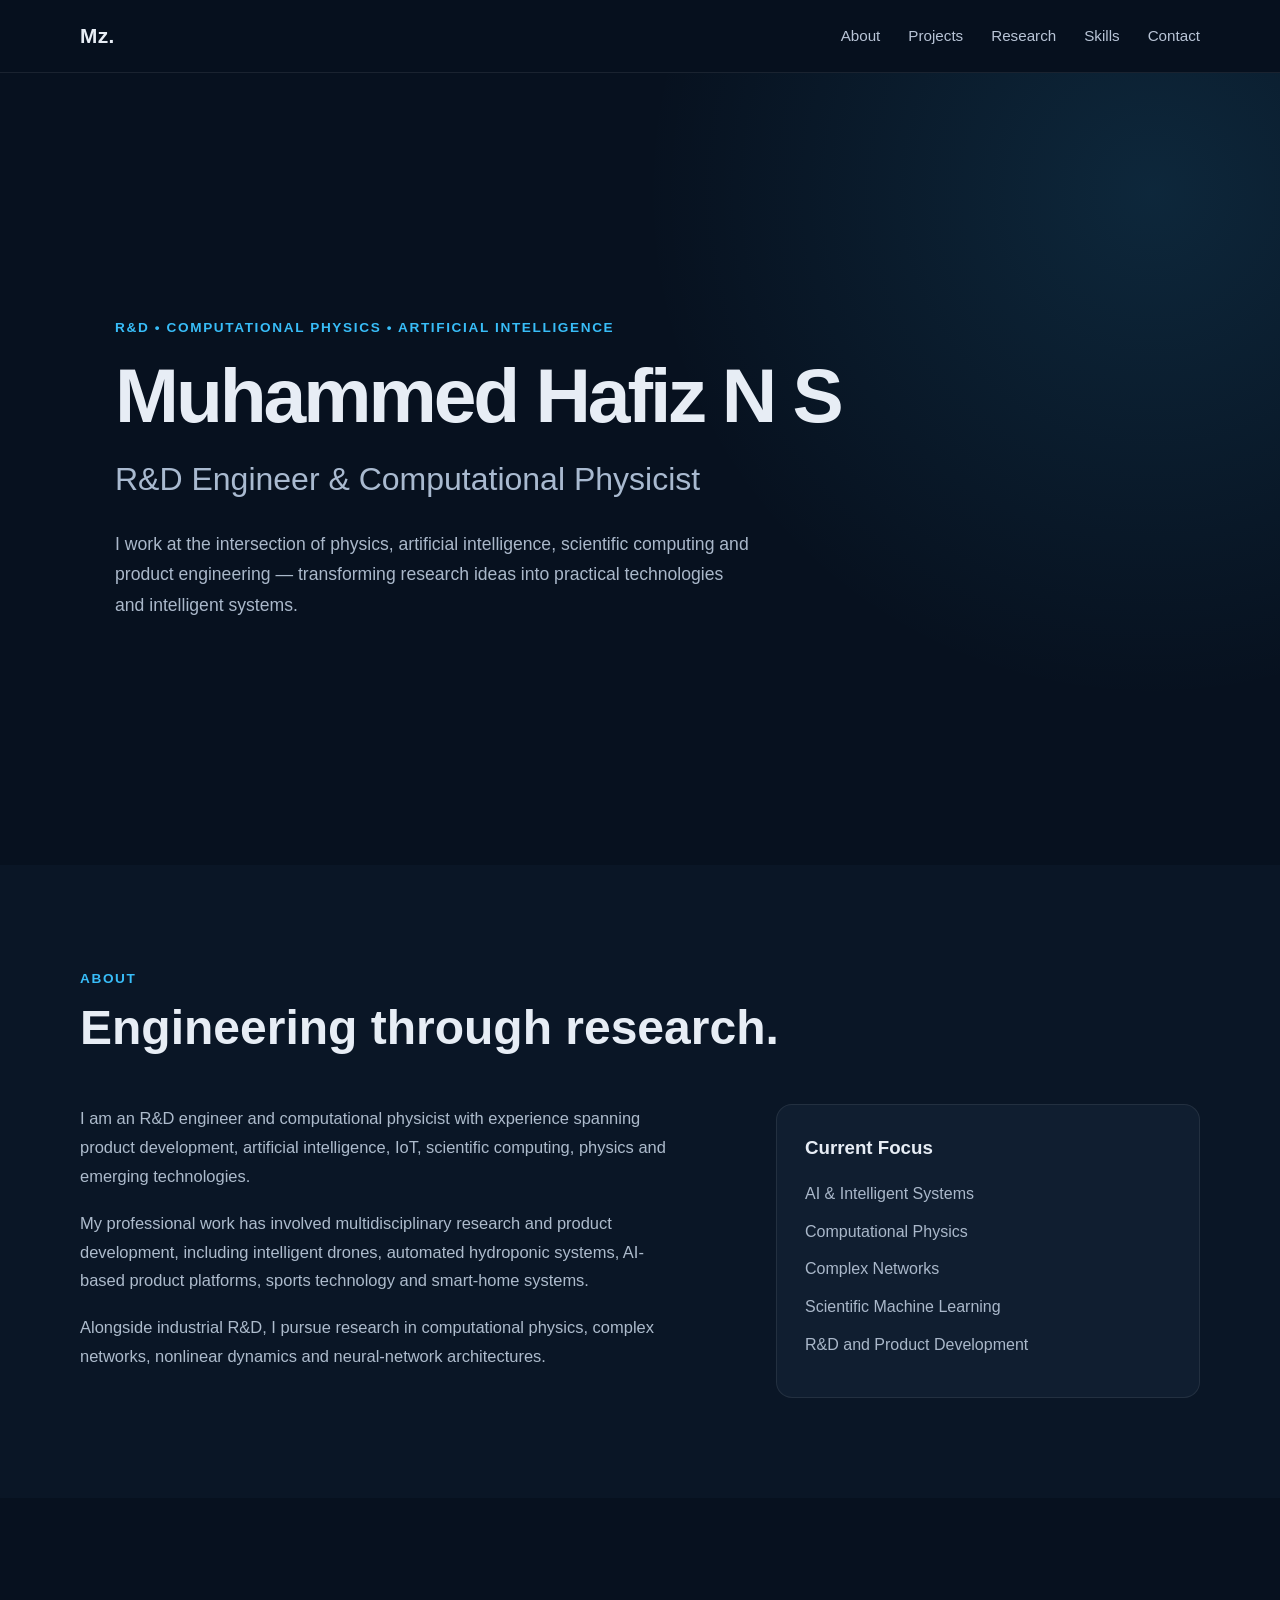
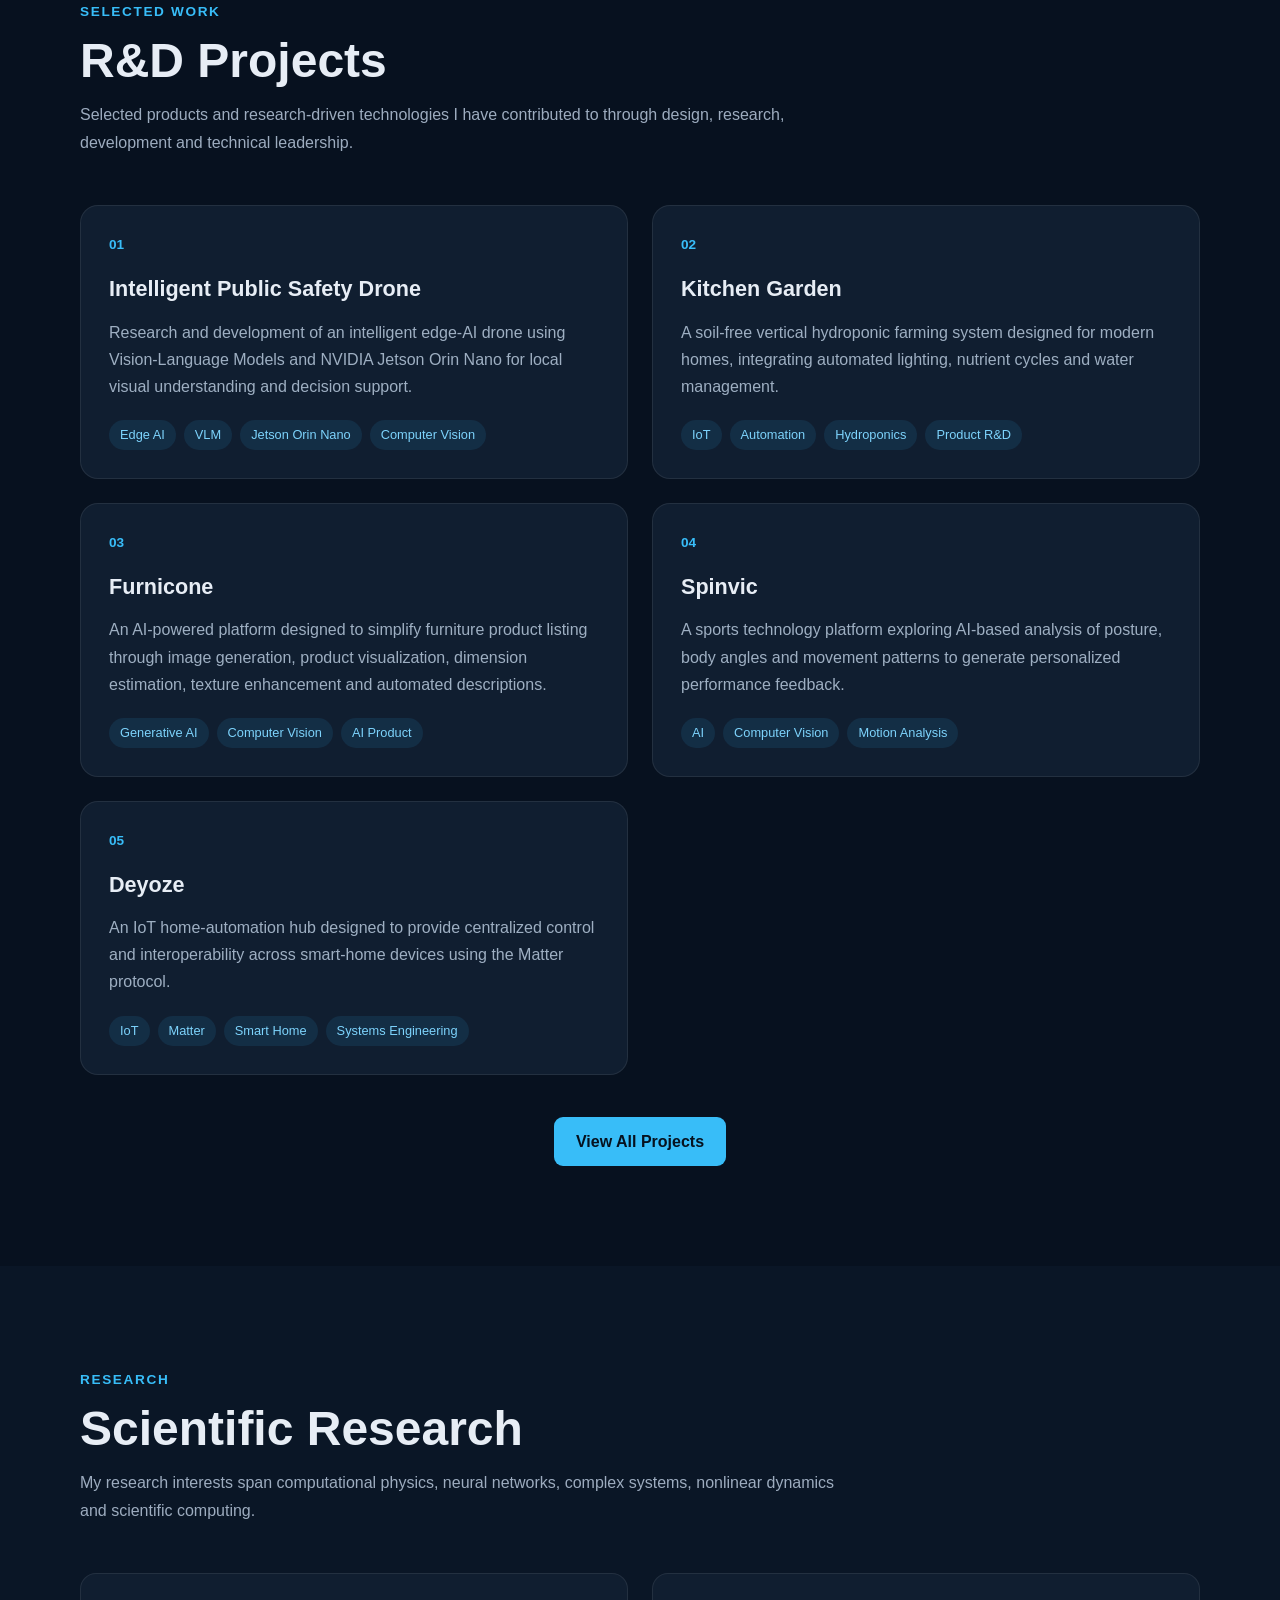
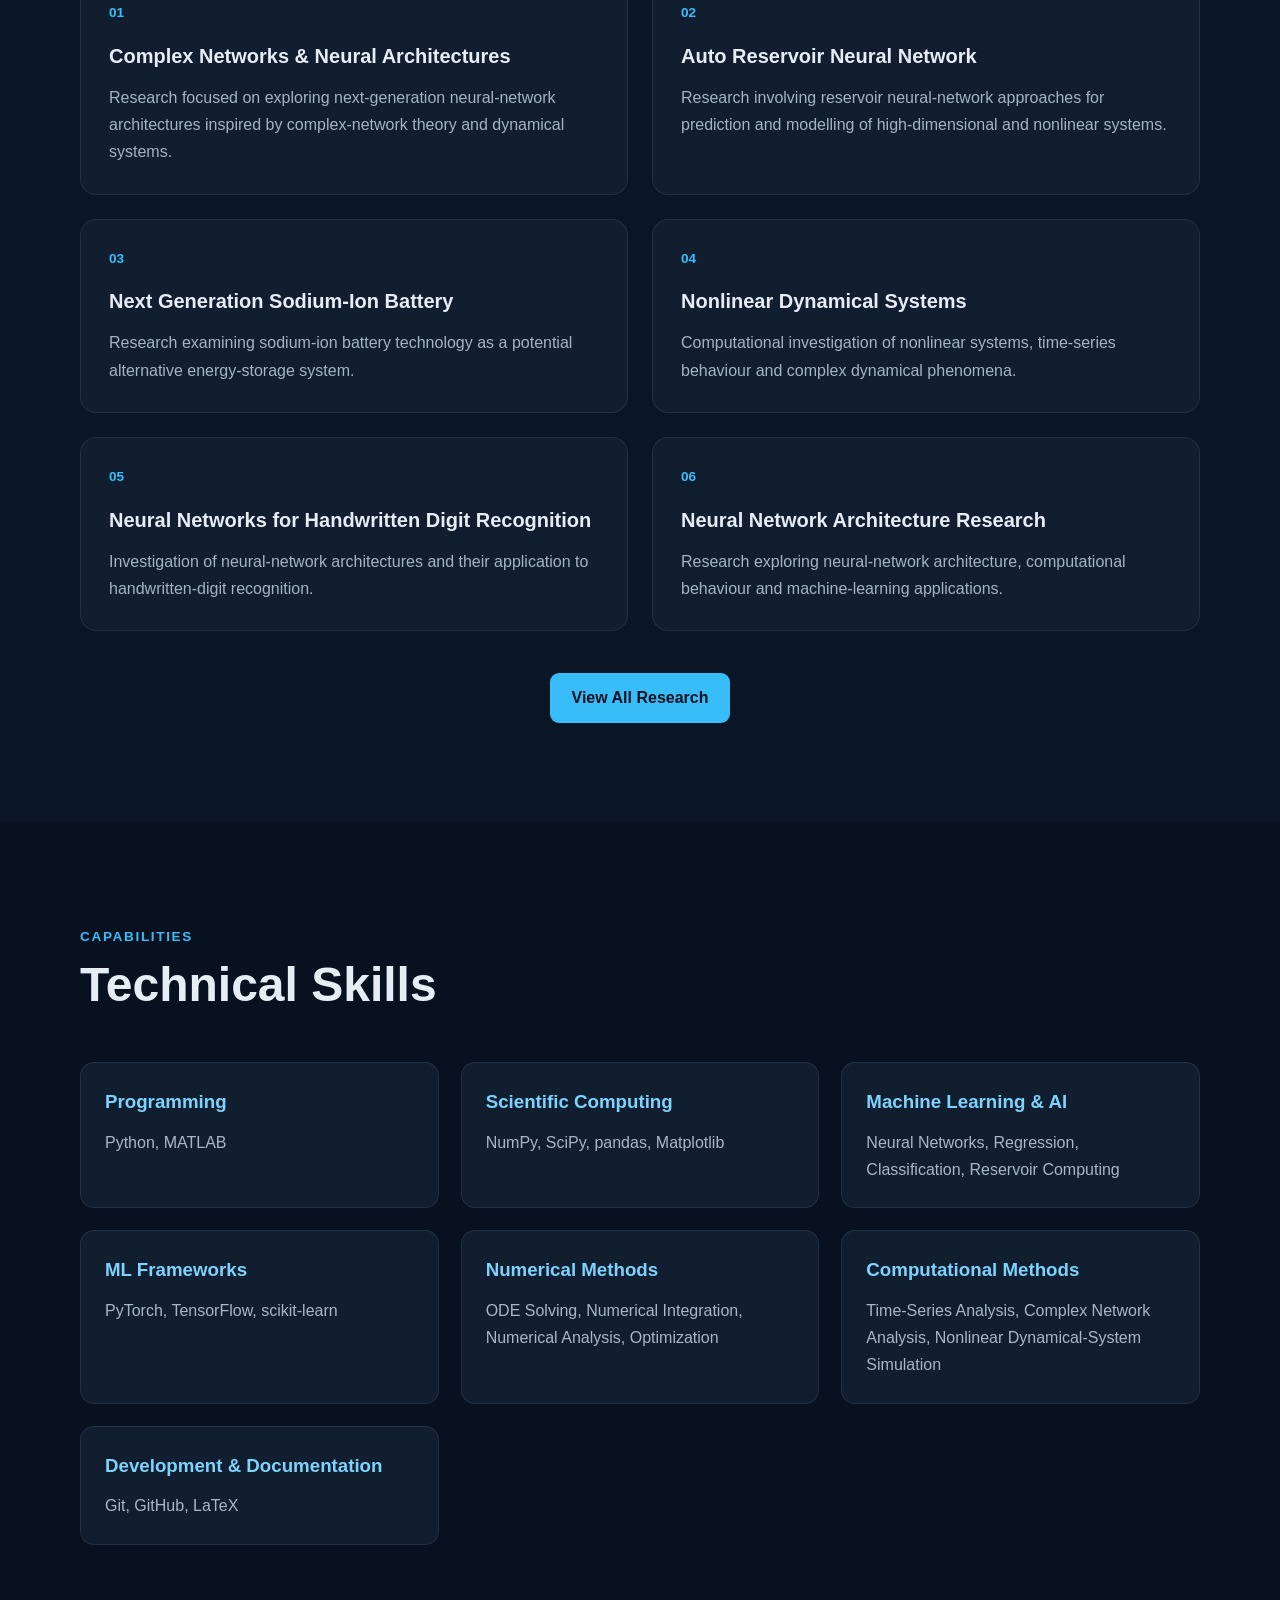
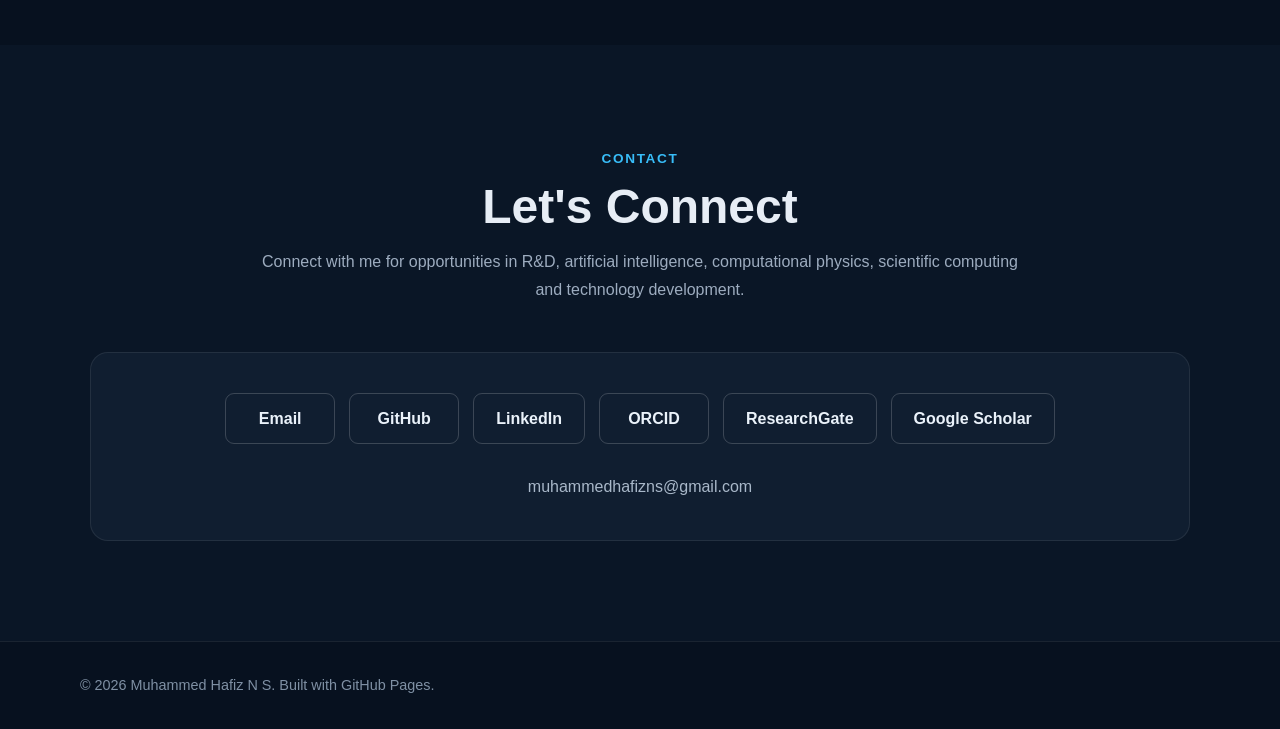
==== commit 072af7bc: "Update index.html" ====
--- a/index.html
+++ b/index.html
@@ -72,7 +72,6 @@
     ========================== -->
 
     <main>
-
 
 
         <!-- =========================
@@ -499,8 +498,7 @@
 
                 <!-- PROJECT BUTTON -->
 
-                <div class="section-actions"
-                     style="display: flex; justify-content: center;">
+                <div class="section-actions">
 
                     <a href="projects.html"
                        class="btn btn-primary">
@@ -684,8 +682,7 @@
 
                 <!-- RESEARCH BUTTON -->
 
-                <div class="section-actions"
-                     style="display: flex; justify-content: center;">
+                <div class="section-actions">
 
                     <a href="research.html"
                        class="btn btn-primary">
--- a/style.css
+++ b/style.css
@@ -1,6 +1,6 @@
-/* =========================
+/* =========================================================
    GLOBAL
-========================= */
+========================================================= */
 
 * {
     margin: 0;
@@ -21,7 +21,6 @@
         sans-serif;
 
     background: #07111f;
-
     color: #e7edf5;
 
     line-height: 1.6;
@@ -33,13 +32,17 @@
 }
 
 img {
+    display: block;
     max-width: 100%;
 }
 
 .container {
     width: min(1120px, 90%);
-    margin: auto;
-}
+    margin: 0 auto;
+}
+
+
+/* Prevent sticky navbar from covering anchors */
 
 section,
 article[id] {
@@ -47,9 +50,9 @@
 }
 
 
-/* =========================
+/* =========================================================
    ACCESSIBILITY
-========================= */
+========================================================= */
 
 a:focus-visible,
 button:focus-visible {
@@ -58,13 +61,12 @@
 }
 
 
-/* =========================
+/* =========================================================
    NAVIGATION
-========================= */
+========================================================= */
 
 .navbar {
     position: sticky;
-
     top: 0;
 
     z-index: 1000;
@@ -72,92 +74,76 @@
     background: rgba(7, 17, 31, 0.92);
 
     backdrop-filter: blur(14px);
-
     -webkit-backdrop-filter: blur(14px);
 
-    border-bottom:
-        1px solid rgba(255, 255, 255, 0.08);
-}
-
+    border-bottom: 1px solid rgba(255, 255, 255, 0.08);
+}
 
 .nav-container {
     width: min(1120px, 90%);
-
-    margin: auto;
+    min-height: 72px;
+
+    margin: 0 auto;
 
     display: flex;
-
+    align-items: center;
     justify-content: space-between;
-
-    align-items: center;
-
-    min-height: 72px;
-}
-
+}
 
 .logo {
+    color: #e7edf5;
+
     font-size: 1.3rem;
-
     font-weight: 700;
 
     letter-spacing: 0.02em;
 
-    color: #e7edf5;
-
-    transition: 0.25s ease;
-}
-
+    transition: color 0.25s ease;
+}
 
 .logo:hover {
     color: #38bdf8;
 }
 
-
 .nav-links {
     display: flex;
-
     align-items: center;
 
     gap: 28px;
 }
-
 
 .nav-links a {
     color: #b8c4d6;
 
     font-size: 0.95rem;
 
-    transition: 0.25s ease;
-}
-
+    transition: color 0.25s ease;
+}
 
 .nav-links a:hover {
     color: #ffffff;
 }
 
 
-/* =========================
+/* =========================================================
    HERO
-========================= */
+========================================================= */
 
 .hero {
     min-height: 88svh;
 
+    position: relative;
+
     display: flex;
-
     align-items: center;
 
-    position: relative;
-
     overflow: hidden;
 }
-
 
 .hero::before {
     content: "";
 
     position: absolute;
-
     inset: 0;
 
     background:
@@ -170,78 +156,60 @@
     pointer-events: none;
 }
 
-
 .hero-content {
     position: relative;
-
     z-index: 2;
 
     max-width: 1050px;
 }
 
-
 .eyebrow {
+    margin-bottom: 18px;
+
     color: #38bdf8;
 
+    font-size: 0.85rem;
     font-weight: 600;
 
     letter-spacing: 0.12em;
 
     text-transform: uppercase;
-
-    font-size: 0.85rem;
-
-    margin-bottom: 18px;
-}
-
+}
 
 .hero h1 {
-    font-size:
-        clamp(2.8rem, 6vw, 5.5rem);
+    margin-bottom: 20px;
+
+    font-size: clamp(3rem, 6vw, 5.5rem);
 
     line-height: 1;
 
-    margin-bottom: 20px;
-
     letter-spacing: -0.04em;
 }
 
-
 .hero h2 {
-    font-size:
-        clamp(1.2rem, 3vw, 2rem);
+    margin-bottom: 24px;
+
+    color: #a9bad0;
+
+    font-size: clamp(1.2rem, 3vw, 2rem);
 
     font-weight: 500;
-
-    color: #a9bad0;
-
-    margin-bottom: 24px;
-}
-
+}
 
 .hero-description {
     max-width: 65ch;
 
+    color: #aab8ca;
+
     font-size: 1.1rem;
 
-    color: #aab8ca;
-
-    margin-bottom: 32px;
-}
-
-
-.hero-actions {
-    display: flex;
-
-    flex-wrap: wrap;
-
-    gap: 12px;
-}
-
-
-/* =========================
+    line-height: 1.75;
+}
+
+
+/* =========================================================
    BUTTONS
-========================= */
+========================================================= */
 
 .btn {
     display: inline-block;
@@ -252,136 +220,144 @@
 
     font-weight: 600;
 
-    transition: 0.25s ease;
-}
-
+    transition:
+        transform 0.25s ease,
+        background 0.25s ease,
+        color 0.25s ease,
+        border-color 0.25s ease;
+}
 
 .btn-primary {
     background: #38bdf8;
-
     color: #06121f;
 }
 
-
 .btn-primary:hover {
+    background: #7dd3fc;
+
     transform: translateY(-2px);
-
-    background: #7dd3fc;
-}
-
+}
 
 .btn-secondary {
-    border:
-        1px solid rgba(255, 255, 255, 0.18);
+    background: transparent;
 
     color: #eaf2fa;
 
-    background: transparent;
-}
-
+    border: 1px solid rgba(255, 255, 255, 0.18);
+}
 
 .btn-secondary:hover {
+    color: #38bdf8;
+
     border-color: #38bdf8;
 
-    color: #38bdf8;
-
     transform: translateY(-2px);
 }
 
 
-/* =========================
+/* =========================================================
    GENERAL SECTIONS
-========================= */
+========================================================= */
 
 .section {
     padding: 100px 0;
 }
 
-
 .section-alt {
     background: #0a1626;
 }
 
-
 .section-heading {
     margin-bottom: 48px;
 }
 
-
 .section-heading span {
     color: #38bdf8;
 
     font-size: 0.85rem;
+    font-weight: 600;
+
+    letter-spacing: 0.12em;
 
     text-transform: uppercase;
-
-    letter-spacing: 0.12em;
-
-    font-weight: 600;
-}
-
+}
 
 .section-heading h1,
 .section-heading h2 {
-    font-size:
-        clamp(2rem, 5vw, 3rem);
-
     margin-top: 8px;
 
+    font-size: clamp(2rem, 5vw, 3rem);
+
     line-height: 1.2;
 }
 
-
 .section-heading p {
+    max-width: 760px;
+
+    margin-top: 12px;
+
     color: #9dacbf;
 
-    margin-top: 12px;
-
-    max-width: 760px;
-}
-
-
-/* =========================
+    line-height: 1.75;
+}
+
+
+/* =========================================================
+   SECTION ACTION BUTTONS
+
+   View All Projects
+   View All Research
+========================================================= */
+
+.section-actions {
+    width: 100%;
+
+    margin-top: 42px;
+
+    display: flex;
+
+    justify-content: center;
+    align-items: center;
+}
+
+
+/* =========================================================
    ABOUT
-========================= */
+========================================================= */
 
 .about-grid {
     display: grid;
 
-    grid-template-columns:
-        1.2fr 0.8fr;
+    grid-template-columns: 1.2fr 0.8fr;
 
     gap: 60px;
 
     align-items: start;
 }
-
 
 .about-text {
     max-width: 68ch;
 }
 
-
 .about-text p {
+    margin-bottom: 18px;
+
     color: #adbbcc;
 
-    margin-bottom: 18px;
-
     font-size: 1.03rem;
-}
-
+
+    line-height: 1.75;
+}
 
 .about-card {
+    padding: 28px;
+
     background: #101e30;
 
-    border:
-        1px solid rgba(255, 255, 255, 0.08);
-
-    padding: 28px;
+    border: 1px solid rgba(255, 255, 255, 0.08);
 
     border-radius: 16px;
 }
-
 
 .about-card h3 {
     margin-bottom: 18px;
@@ -389,7 +365,6 @@
     color: #e7edf5;
 }
 
-
 .about-card p {
     margin-bottom: 12px;
 
@@ -397,152 +372,28 @@
 }
 
 
-/* =========================
-   HOMEPAGE PROJECTS
-========================= */
+/* =========================================================
+   HOMEPAGE PROJECT PREVIEW
+
+   Used only by the normal project cards on index.html
+========================================================= */
 
 .project-grid {
     display: grid;
 
-    grid-template-columns:
-        repeat(2, 1fr);
+    grid-template-columns: repeat(2, minmax(0, 1fr));
 
     gap: 24px;
 }
 
-
 .project-card {
+    padding: 28px;
+
     background: #101e30;
 
-    border:
-        1px solid rgba(255, 255, 255, 0.08);
+    border: 1px solid rgba(255, 255, 255, 0.08);
 
     border-radius: 18px;
-
-    padding: 28px;
-
-    transition:
-        transform 0.3s ease,
-        border-color 0.3s ease;
-}
-
-
-.project-card:hover {
-    transform: translateY(-4px);
-
-    border-color:
-        rgba(56, 189, 248, 0.4);
-}
-
-
-.project-number {
-    color: #38bdf8;
-
-    font-size: 0.85rem;
-
-    font-weight: 700;
-
-    margin-bottom: 16px;
-}
-
-
-.project-card h3 {
-    font-size: 1.35rem;
-
-    margin-bottom: 12px;
-
-    color: #e7edf5;
-}
-
-
-.project-card p {
-    color: #9eafc2;
-
-    margin-bottom: 20px;
-}
-
-
-/* =========================
-   TAGS
-========================= */
-
-.tags {
-    display: flex;
-
-    flex-wrap: wrap;
-
-    gap: 8px;
-}
-
-
-.tag {
-    padding: 6px 11px;
-
-    border-radius: 999px;
-
-    background:
-        rgba(56, 189, 248, 0.1);
-
-    color: #7dd3fc;
-
-    font-size: 0.8rem;
-
-    line-height: 1.4;
-}
-
-
-/* =================================================
-   PROJECTS PAGE
-================================================= */
-
-.projects-page {
-    padding-top: 82px;
-}
-
-
-.projects-heading {
-    margin-bottom: 55px;
-}
-
-
-/* ONE PROJECT PER ROW */
-
-.projects-page .project-grid {
-    display: flex;
-
-    flex-direction: column;
-
-    gap: 36px;
-}
-
-
-/* PROJECT CARD */
-
-.projects-page .project-card {
-    width: 100%;
-
-    min-height: 360px;
-
-    display: grid;
-
-    grid-template-columns:
-        minmax(0, 1.1fr)
-        minmax(360px, 0.9fr);
-
-    align-items: stretch;
-
-    gap: 42px;
-
-    padding: 34px;
-
-    background: #101e30;
-
-    border:
-        1px solid rgba(255, 255, 255, 0.08);
-
-    border-radius: 20px;
-
-    overflow: hidden;
 
     transition:
         transform 0.3s ease,
@@ -550,129 +401,230 @@
         box-shadow 0.3s ease;
 }
 
+.project-card:hover {
+    transform: translateY(-4px);
+
+    border-color: rgba(56, 189, 248, 0.4);
+}
+
+.project-number {
+    margin-bottom: 16px;
+
+    color: #38bdf8;
+
+    font-size: 0.85rem;
+    font-weight: 700;
+}
+
+.project-card h3 {
+    margin-bottom: 12px;
+
+    color: #e7edf5;
+
+    font-size: 1.35rem;
+}
+
+.project-card p {
+    margin-bottom: 20px;
+
+    color: #9eafc2;
+
+    line-height: 1.7;
+}
+
+
+/* =========================================================
+   TAGS
+========================================================= */
+
+.tags {
+    display: flex;
+
+    flex-wrap: wrap;
+
+    gap: 8px;
+}
+
+.tag {
+    padding: 6px 11px;
+
+    background: rgba(56, 189, 248, 0.1);
+
+    color: #7dd3fc;
+
+    border-radius: 999px;
+
+    font-size: 0.8rem;
+
+    line-height: 1.4;
+}
+
+
+/* =========================================================
+   PROJECTS PAGE
+========================================================= */
+
+.projects-page {
+    padding-top: 82px;
+}
+
+.projects-heading {
+    margin-bottom: 55px;
+}
+
+
+/* One project per row */
+
+.projects-page .project-grid {
+    display: flex;
+
+    flex-direction: column;
+
+    gap: 36px;
+}
+
+
+/* =========================================================
+   PROJECTS PAGE CARD
+========================================================= */
+
+.projects-page .project-card {
+    width: 100%;
+
+    min-height: 360px;
+
+    padding: 34px;
+
+    display: grid;
+
+    grid-template-columns:
+        minmax(0, 1.05fr)
+        minmax(360px, 0.95fr);
+
+    gap: 42px;
+
+    align-items: stretch;
+
+    background: #101e30;
+
+    border: 1px solid rgba(255, 255, 255, 0.08);
+
+    border-radius: 20px;
+
+    overflow: hidden;
+
+    transition:
+        transform 0.3s ease,
+        border-color 0.3s ease,
+        box-shadow 0.3s ease;
+}
 
 .projects-page .project-card:hover {
     transform: translateY(-4px);
 
-    border-color:
-        rgba(56, 189, 248, 0.45);
+    border-color: rgba(56, 189, 248, 0.45);
 
     box-shadow:
-        0 20px 55px
-        rgba(0, 0, 0, 0.18);
-}
-
-
-/* =========================
-   PROJECT TEXT
-========================= */
+        0 20px 55px rgba(0, 0, 0, 0.18);
+}
+
+
+/* =========================================================
+   PROJECT PAGE TEXT
+========================================================= */
 
 .projects-page .project-text {
+    padding: 14px 4px;
+
     display: flex;
 
     flex-direction: column;
 
     justify-content: center;
-
-    padding: 15px 5px;
-}
-
+}
 
 .projects-page .project-number {
+    margin-bottom: 18px;
+
     color: #38bdf8;
 
     font-size: 0.9rem;
-
     font-weight: 700;
 
     letter-spacing: 0.04em;
-
+}
+
+.projects-page .project-text h2 {
     margin-bottom: 18px;
-}
-
-
-.projects-page .project-text h2 {
+
     color: #e7edf5;
 
-    font-size:
-        clamp(1.75rem, 3vw, 2.25rem);
+    font-size: clamp(1.75rem, 3vw, 2.3rem);
 
     line-height: 1.2;
 
     letter-spacing: -0.025em;
-
-    margin-bottom: 18px;
-}
-
+}
 
 .projects-page .project-text p {
+    max-width: 62ch;
+
+    margin-bottom: 26px;
+
     color: #a8b7c8;
 
     font-size: 1.04rem;
 
     line-height: 1.8;
-
-    max-width: 62ch;
-
-    margin-bottom: 26px;
-}
-
-
-/* =========================
+}
+
+
+/* =========================================================
    PROJECT IMAGE
-========================= */
+========================================================= */
 
 .projects-page .project-image {
     width: 100%;
-
     height: 100%;
 
     min-height: 290px;
 
     overflow: hidden;
 
+    background: #081522;
+
+    border: 1px solid rgba(255, 255, 255, 0.06);
+
     border-radius: 16px;
-
-    background: #081522;
-
-    border:
-        1px solid rgba(255, 255, 255, 0.06);
-}
-
+}
 
 .projects-page .project-image img {
     width: 100%;
-
     height: 100%;
 
     min-height: 290px;
 
-    display: block;
-
     object-fit: cover;
-
     object-position: center;
 
-    transition:
-        transform 0.45s ease;
-}
-
-
-.projects-page .project-card:hover
-.project-image img {
+    transition: transform 0.45s ease;
+}
+
+.projects-page .project-card:hover .project-image img {
     transform: scale(1.025);
 }
 
 
-/* =========================
-   IMAGE PLACEHOLDER
-========================= */
+/* =========================================================
+   PROJECT IMAGE PLACEHOLDER
+
+   Used until remaining project images are uploaded
+========================================================= */
 
 .project-image-placeholder {
     display: flex;
 
     align-items: center;
-
     justify-content: center;
 
     background:
@@ -683,27 +635,26 @@
         );
 }
 
-
 .project-image-placeholder span {
     color: #587089;
 
-    font-size: 0.85rem;
+    font-size: 0.82rem;
+
+    letter-spacing: 0.12em;
 
     text-transform: uppercase;
-
-    letter-spacing: 0.12em;
-}
-
-
-/* =========================
-   ALTERNATING LAYOUT
-
-   01 text | image
-   02 image | text
-   03 text | image
-   04 image | text
-   05 text | image
-========================= */
+}
+
+
+/* =========================================================
+   ALTERNATING PROJECT PAGE LAYOUT
+
+   Project 01: Text  | Image
+   Project 02: Image | Text
+   Project 03: Text  | Image
+   Project 04: Image | Text
+   Project 05: Text  | Image
+========================================================= */
 
 .projects-page
 .project-card:nth-child(even)
@@ -712,121 +663,111 @@
 }
 
 
-/* =========================
+/* =========================================================
    RESEARCH
-========================= */
+========================================================= */
 
 .research-grid {
     display: grid;
 
-    grid-template-columns:
-        repeat(2, 1fr);
+    grid-template-columns: repeat(2, minmax(0, 1fr));
 
     gap: 24px;
 }
-
 
 .research-card {
     padding: 28px;
 
     background: #101e30;
 
-    border:
-        1px solid rgba(255, 255, 255, 0.08);
+    border: 1px solid rgba(255, 255, 255, 0.08);
 
     border-radius: 16px;
+
+    transition:
+        transform 0.3s ease,
+        border-color 0.3s ease,
+        box-shadow 0.3s ease;
+}
+
+.research-card:hover {
+    transform: translateY(-4px);
+
+    border-color: rgba(56, 189, 248, 0.4);
+}
+
+.research-card h3 {
+    margin-bottom: 12px;
+
+    color: #e7edf5;
+
+    font-size: 1.25rem;
+}
+
+.research-card p {
+    color: #a4b3c5;
+
+    line-height: 1.7;
+}
+
+
+/* =========================================================
+   SKILLS
+========================================================= */
+
+.skill-groups {
+    display: grid;
+
+    grid-template-columns: repeat(3, minmax(0, 1fr));
+
+    gap: 22px;
+}
+
+.skill-box {
+    padding: 24px;
+
+    background: #101e30;
+
+    border: 1px solid rgba(255, 255, 255, 0.08);
+
+    border-radius: 14px;
 
     transition:
         transform 0.3s ease,
         border-color 0.3s ease;
 }
 
-
-.research-card:hover {
-    transform: translateY(-4px);
-
-    border-color:
-        rgba(56, 189, 248, 0.4);
-}
-
-
-.research-card h3 {
-    margin-bottom: 12px;
-
-    color: #e7edf5;
-}
-
-
-.research-card p {
-    color: #a4b3c5;
-}
-
-
-/* =========================
-   SKILLS
-========================= */
-
-.skill-groups {
-    display: grid;
-
-    grid-template-columns:
-        repeat(3, 1fr);
-
-    gap: 22px;
-}
-
-
-.skill-box {
-    background: #101e30;
-
-    padding: 24px;
-
-    border-radius: 14px;
-
-    border:
-        1px solid rgba(255, 255, 255, 0.08);
-
-    transition:
-        transform 0.3s ease,
-        border-color 0.3s ease;
-}
-
-
 .skill-box:hover {
     transform: translateY(-4px);
 
-    border-color:
-        rgba(56, 189, 248, 0.35);
-}
-
+    border-color: rgba(56, 189, 248, 0.35);
+}
 
 .skill-box h3 {
+    margin-bottom: 12px;
+
     color: #7dd3fc;
-
-    margin-bottom: 12px;
-}
-
+}
 
 .skill-box p {
     color: #a8b7c8;
-}
-
-
-/* =========================
+
+    line-height: 1.7;
+}
+
+
+/* =========================================================
    CONTACT
-========================= */
+========================================================= */
 
 .contact-heading {
     text-align: center;
 }
 
-
 .contact-heading p {
     margin-left: auto;
-
     margin-right: auto;
 }
-
 
 .contact-box {
     width: 100%;
@@ -835,83 +776,77 @@
 
     margin: 0 auto;
 
+    padding: 40px;
+
     background: #101e30;
 
-    border:
-        1px solid rgba(255, 255, 255, 0.08);
+    border: 1px solid rgba(255, 255, 255, 0.08);
 
     border-radius: 18px;
 
-    padding: 40px;
-
     text-align: center;
 }
-
 
 .contact-buttons {
     display: flex;
 
     justify-content: center;
-
     align-items: center;
 
+    flex-wrap: wrap;
+
     gap: 14px;
-
-    flex-wrap: wrap;
-}
-
+}
 
 .contact-buttons .btn {
+    min-width: 110px;
+
     white-space: nowrap;
 
-    min-width: 110px;
-
     text-align: center;
 }
-
 
 .contact-email {
     margin-top: 30px;
 
+    color: #a9b8c9;
+
     text-align: center;
-
-    color: #a9b8c9;
-}
-
+}
 
 .contact-email a {
     color: #a9b8c9;
 
-    transition: 0.25s ease;
-}
-
+    transition: color 0.25s ease;
+}
 
 .contact-email a:hover {
     color: #38bdf8;
 }
 
 
-/* =========================
+/* =========================================================
    FOOTER
-========================= */
+========================================================= */
 
 footer {
     padding: 32px 0;
 
-    border-top:
-        1px solid rgba(255, 255, 255, 0.08);
-
     color: #7f90a4;
 
     font-size: 0.9rem;
-}
-
-
-/* =================================================
+
+    border-top: 1px solid rgba(255, 255, 255, 0.08);
+}
+
+
+/* =========================================================
    TABLET
-================================================= */
+========================================================= */
 
 @media (max-width: 950px) {
+
+    /* PROJECT DETAIL PAGE */
 
     .projects-page .project-card {
         grid-template-columns: 1fr;
@@ -924,7 +859,12 @@
     }
 
 
-    /* Remove alternating layout on tablet/mobile */
+    /*
+       Stop alternating on smaller screens.
+
+       Text
+       Image
+    */
 
     .projects-page
     .project-card:nth-child(even)
@@ -934,32 +874,33 @@
 
 
     .projects-page .project-image {
-        min-height: 320px;
-
-        height: 320px;
-    }
-
+        height: 340px;
+
+        min-height: 340px;
+    }
 
     .projects-page .project-image img {
-        min-height: 320px;
-
-        height: 320px;
-    }
-
+        height: 340px;
+
+        min-height: 340px;
+    }
+
+
+    /* SKILLS */
 
     .skill-groups {
-        grid-template-columns:
-            repeat(2, 1fr);
-    }
-
-}
-
-
-/* =================================================
+        grid-template-columns: repeat(2, minmax(0, 1fr));
+    }
+}
+
+
+/* =========================================================
    TABLET / MOBILE
-================================================= */
+========================================================= */
 
 @media (max-width: 800px) {
+
+    /* NAVIGATION */
 
     .nav-links {
         gap: 14px;
@@ -969,29 +910,38 @@
         scrollbar-width: none;
     }
 
-
     .nav-links::-webkit-scrollbar {
         display: none;
     }
 
-
     .nav-links a {
+        flex-shrink: 0;
+
         font-size: 0.85rem;
 
         white-space: nowrap;
     }
 
+
+    /* HERO */
 
     .hero {
         min-height: 80svh;
     }
 
-
     .hero h1 {
-        font-size:
-            clamp(2.6rem, 11vw, 4.5rem);
-    }
-
+        font-size: clamp(2.6rem, 11vw, 4.5rem);
+    }
+
+
+    /* GENERAL */
+
+    .section {
+        padding: 75px 0;
+    }
+
+
+    /* HOMEPAGE GRIDS */
 
     .about-grid,
     .project-grid,
@@ -1000,59 +950,63 @@
     }
 
 
-    .section {
-        padding: 75px 0;
-    }
-
+    /* ABOUT */
+
+    .about-grid {
+        gap: 35px;
+    }
+
+
+    /* PROJECT PAGE */
 
     .projects-page {
         padding-top: 65px;
     }
 
+    .projects-heading {
+        margin-bottom: 42px;
+    }
 
     .projects-page .project-grid {
         gap: 28px;
     }
 
-
     .projects-page .project-text h2 {
         font-size: 1.8rem;
     }
 
-
     .projects-page .project-text p {
         font-size: 1rem;
     }
 
 
+    /* CONTACT */
+
     .contact-box {
         padding: 30px 22px;
     }
 
-
     .contact-buttons {
         gap: 12px;
     }
-
-}
-
-
-/* =================================================
+}
+
+
+/* =========================================================
    SMALL MOBILE
-================================================= */
+========================================================= */
 
 @media (max-width: 600px) {
 
     .skill-groups {
         grid-template-columns: 1fr;
     }
-
-}
-
-
-/* =================================================
+}
+
+
+/* =========================================================
    VERY SMALL MOBILE
-================================================= */
+========================================================= */
 
 @media (max-width: 500px) {
 
@@ -1062,105 +1016,123 @@
     }
 
 
+    /* NAVIGATION */
+
     .nav-container {
         gap: 20px;
     }
 
-
     .logo {
         flex-shrink: 0;
     }
 
 
+    /* HERO */
+
+    .hero {
+        min-height: 76svh;
+    }
+
     .hero h1 {
-        font-size:
-            clamp(2.35rem, 12vw, 2.9rem);
-    }
-
+        font-size: clamp(2.35rem, 12vw, 2.9rem);
+    }
 
     .hero h2 {
         font-size: 1.35rem;
     }
 
-
     .hero-description {
         font-size: 1rem;
     }
 
-
-    /* PROJECT CARDS */
+    .eyebrow {
+        font-size: 0.75rem;
+
+        line-height: 1.6;
+    }
+
+
+    /* GENERAL HEADINGS */
+
+    .section-heading {
+        margin-bottom: 38px;
+    }
+
+
+    /* PROJECT PAGE CARDS */
 
     .projects-page .project-card {
         padding: 20px;
 
+        gap: 22px;
+
         border-radius: 16px;
-
-        gap: 22px;
-    }
-
+    }
 
     .projects-page .project-text {
         padding: 5px 0;
     }
 
-
     .projects-page .project-number {
         margin-bottom: 12px;
     }
 
-
     .projects-page .project-text h2 {
+        margin-bottom: 14px;
+
         font-size: 1.5rem;
-
-        margin-bottom: 14px;
-    }
-
+    }
 
     .projects-page .project-text p {
+        margin-bottom: 20px;
+
         font-size: 0.97rem;
 
         line-height: 1.7;
-
-        margin-bottom: 20px;
-    }
-
+    }
 
     .projects-page .project-image {
+        height: 220px;
+
         min-height: 220px;
 
+        border-radius: 12px;
+    }
+
+    .projects-page .project-image img {
         height: 220px;
 
-        border-radius: 12px;
-    }
-
-
-    .projects-page .project-image img {
         min-height: 220px;
-
-        height: 220px;
-    }
-
+    }
+
+
+    /* TAGS */
 
     .tag {
+        padding: 5px 9px;
+
         font-size: 0.76rem;
-
-        padding: 5px 9px;
+    }
+
+
+    /* SECTION BUTTONS */
+
+    .section-actions {
+        margin-top: 32px;
     }
 
 
     /* CONTACT */
 
     .contact-buttons {
+        width: 100%;
+
         display: grid;
 
-        grid-template-columns:
-            repeat(2, 1fr);
-
-        width: 100%;
+        grid-template-columns: repeat(2, minmax(0, 1fr));
 
         gap: 12px;
     }
-
 
     .contact-buttons .btn {
         width: 100%;
@@ -1170,41 +1142,33 @@
         padding: 11px 14px;
     }
 
-
     .contact-email {
         font-size: 0.95rem;
 
         word-break: break-word;
     }
-
-}
-
-
-/* =========================
+}
+
+
+/* =========================================================
    REDUCED MOTION
-========================= */
+========================================================= */
 
 @media (prefers-reduced-motion: reduce) {
 
     html {
         scroll-behavior: auto;
     }
-
 
     *,
     *::before,
     *::after {
-        animation-duration:
-            0.01ms !important;
-
-        animation-iteration-count:
-            1 !important;
-
-        transition-duration:
-            0.01ms !important;
-
-        scroll-behavior:
-            auto !important;
-    }
-
-}
+        animation-duration: 0.01ms !important;
+
+        animation-iteration-count: 1 !important;
+
+        transition-duration: 0.01ms !important;
+
+        scroll-behavior: auto !important;
+    }
+}
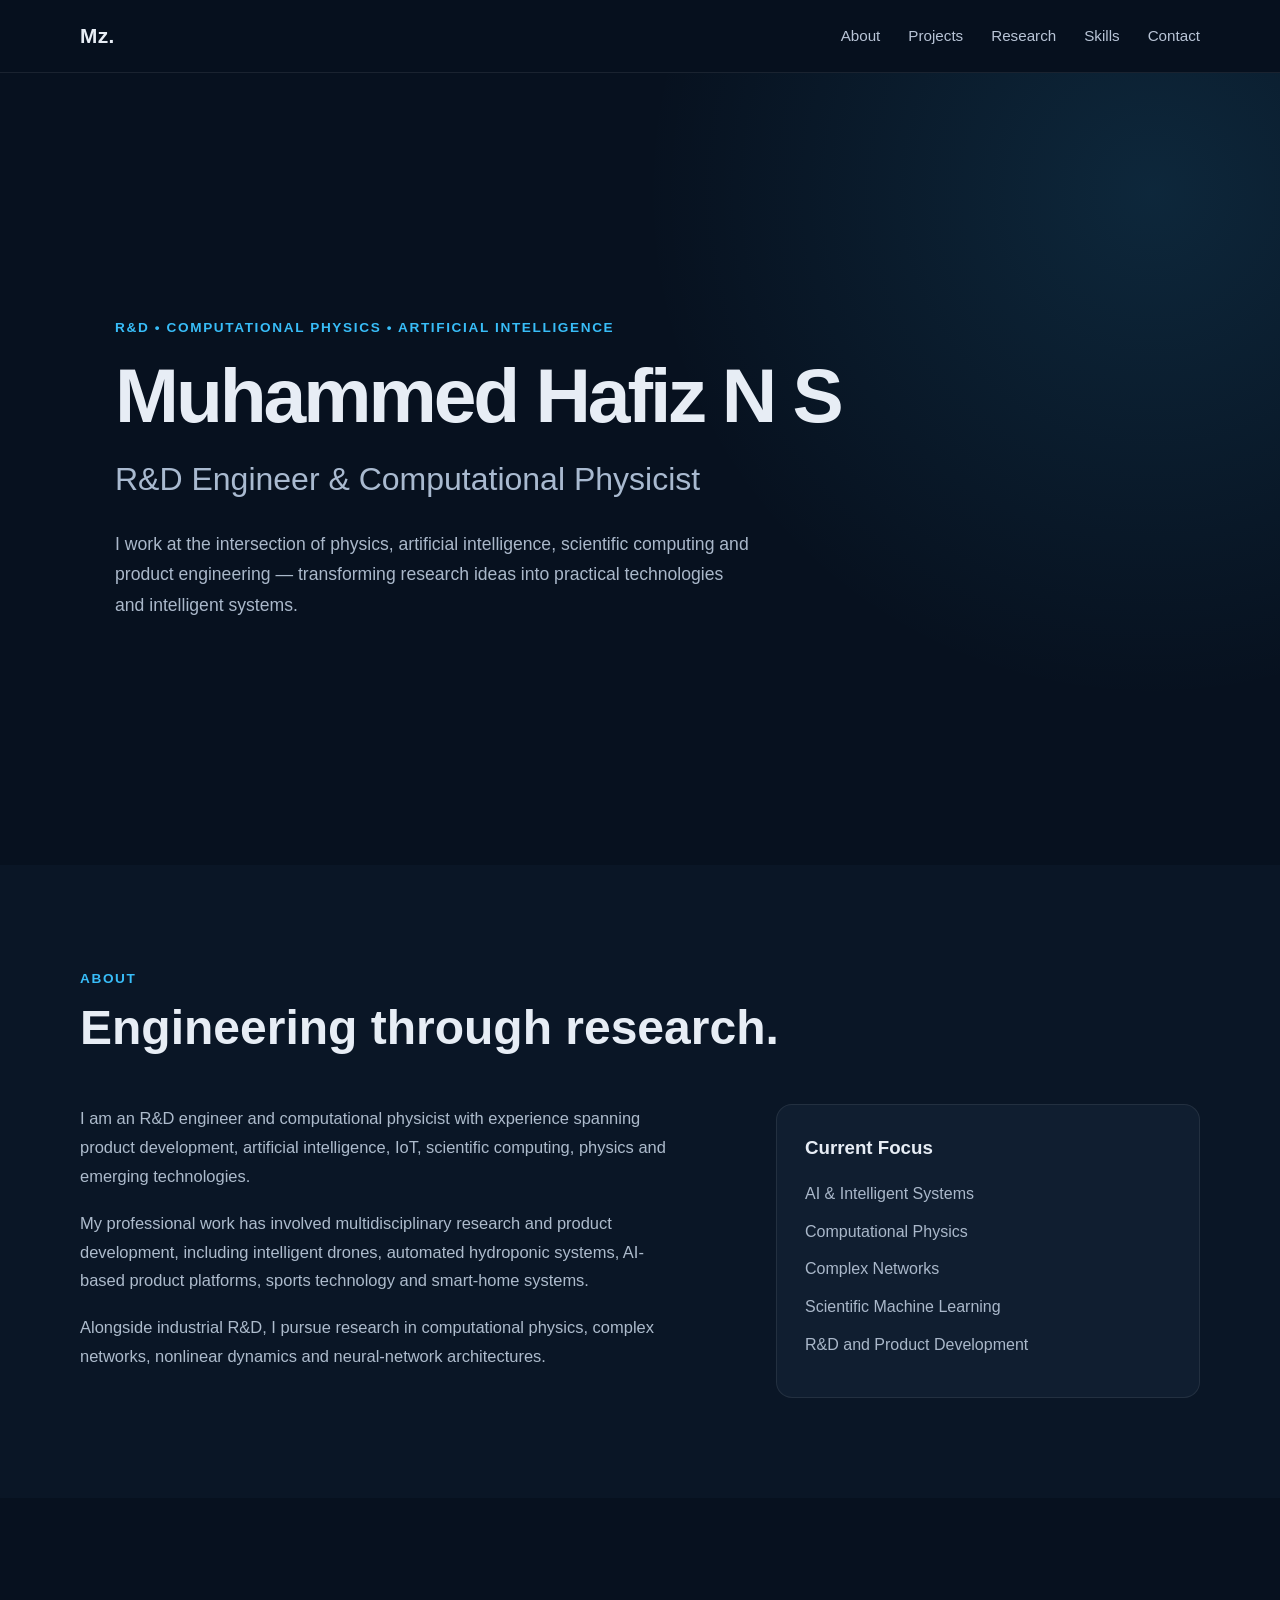
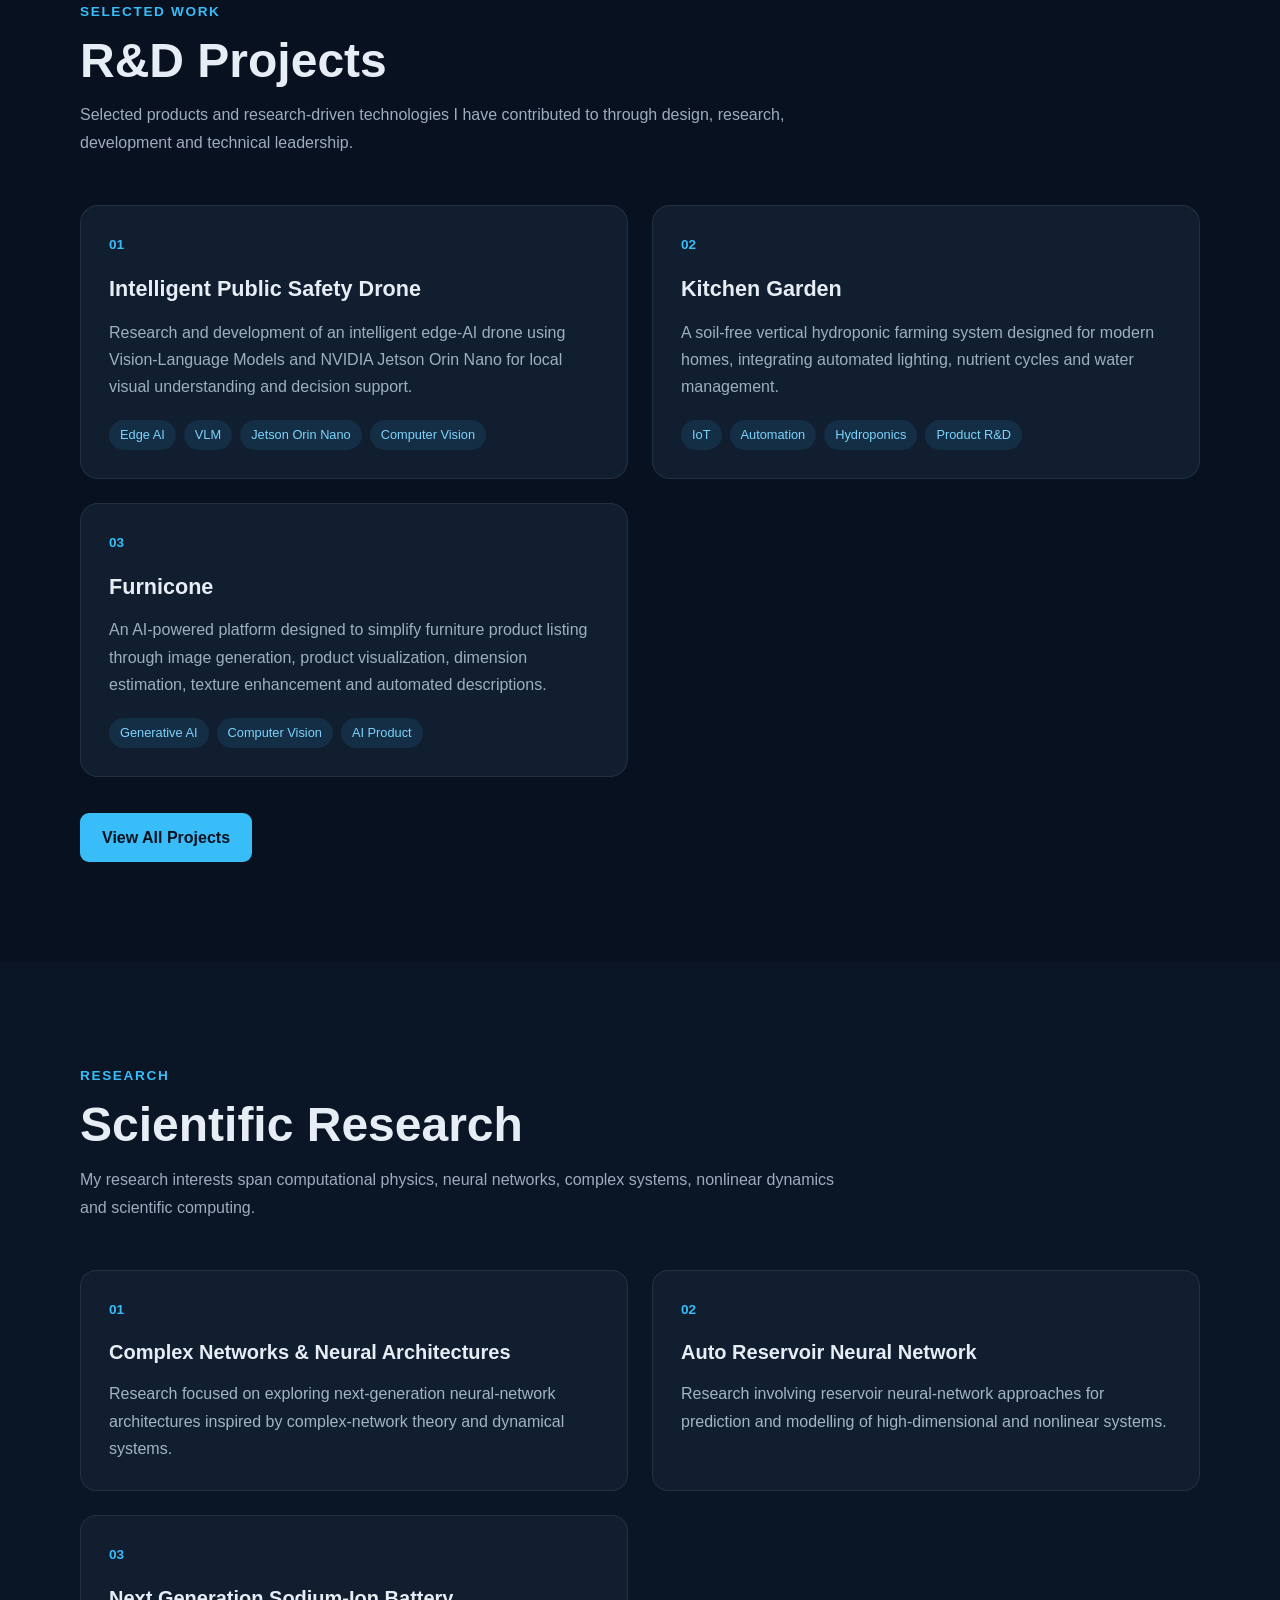
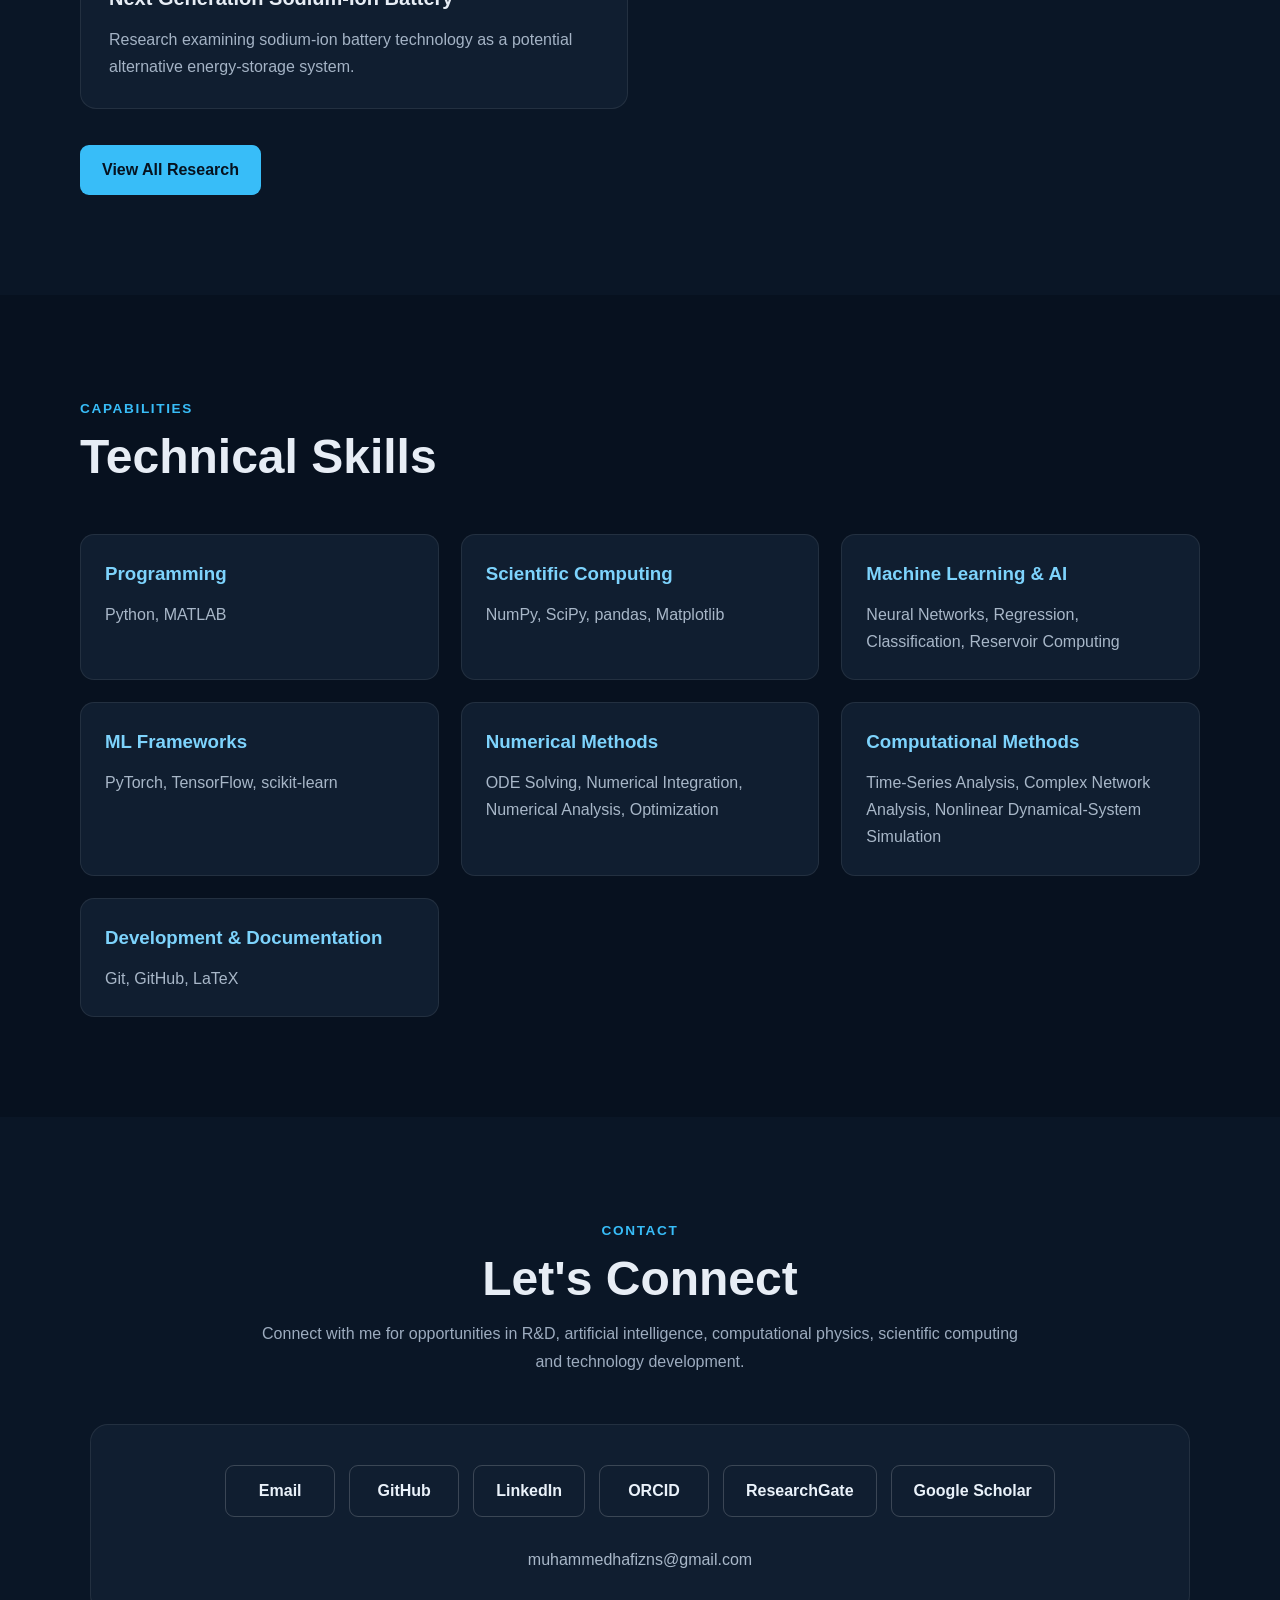
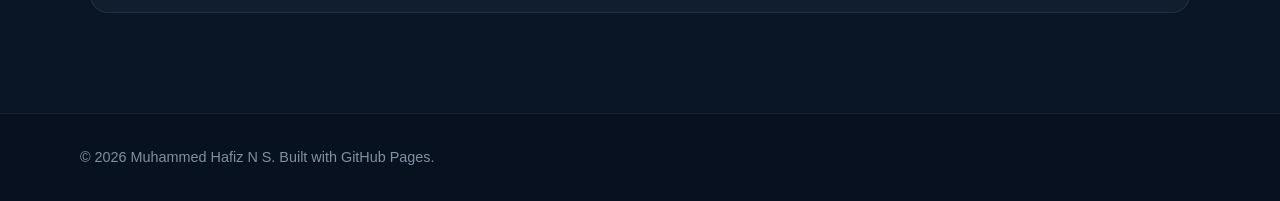
==== commit c3a75786: "Update index.html" ====
--- a/index.html
+++ b/index.html
@@ -144,35 +144,27 @@
 
                     <div class="about-text">
 
-
-                        <p>
-
+                        <p>
                             I am an R&D engineer and computational physicist
                             with experience spanning product development,
                             artificial intelligence, IoT, scientific computing,
                             physics and emerging technologies.
-
-                        </p>
-
-
-                        <p>
-
+                        </p>
+
+
+                        <p>
                             My professional work has involved multidisciplinary
                             research and product development, including intelligent
                             drones, automated hydroponic systems, AI-based product
                             platforms, sports technology and smart-home systems.
-
-                        </p>
-
-
-                        <p>
-
+                        </p>
+
+
+                        <p>
                             Alongside industrial R&D, I pursue research in
                             computational physics, complex networks,
                             nonlinear dynamics and neural-network architectures.
-
-                        </p>
-
+                        </p>
 
                     </div>
 
@@ -255,16 +247,13 @@
 
                     <article class="project-card">
 
-
                         <div class="project-number">
                             01
                         </div>
 
-
                         <h3>
                             Intelligent Public Safety Drone
                         </h3>
-
 
                         <p>
                             Research and development of an intelligent
@@ -273,7 +262,6 @@
                             visual understanding and decision support.
                         </p>
 
-
                         <div class="tags">
 
                             <span class="tag">
@@ -293,7 +281,6 @@
                             </span>
 
                         </div>
-
 
                     </article>
 
@@ -306,16 +293,13 @@
 
                     <article class="project-card">
 
-
                         <div class="project-number">
                             02
                         </div>
 
-
                         <h3>
                             Kitchen Garden
                         </h3>
-
 
                         <p>
                             A soil-free vertical hydroponic farming system
@@ -323,7 +307,6 @@
                             lighting, nutrient cycles and water management.
                         </p>
 
-
                         <div class="tags">
 
                             <span class="tag">
@@ -343,7 +326,6 @@
                             </span>
 
                         </div>
-
 
                     </article>
 
@@ -356,16 +338,13 @@
 
                     <article class="project-card">
 
-
                         <div class="project-number">
                             03
                         </div>
 
-
                         <h3>
                             Furnicone
                         </h3>
-
 
                         <p>
                             An AI-powered platform designed to simplify
@@ -374,7 +353,6 @@
                             texture enhancement and automated descriptions.
                         </p>
 
-
                         <div class="tags">
 
                             <span class="tag">
@@ -391,112 +369,14 @@
 
                         </div>
 
-
                     </article>
 
 
-
-                    <!-- =====================
-                         PROJECT 04
-                         SPINVIC
-                    ====================== -->
-
-                    <article class="project-card">
-
-
-                        <div class="project-number">
-                            04
-                        </div>
-
-
-                        <h3>
-                            Spinvic
-                        </h3>
-
-
-                        <p>
-                            A sports technology platform exploring
-                            AI-based analysis of posture, body angles
-                            and movement patterns to generate personalized
-                            performance feedback.
-                        </p>
-
-
-                        <div class="tags">
-
-                            <span class="tag">
-                                AI
-                            </span>
-
-                            <span class="tag">
-                                Computer Vision
-                            </span>
-
-                            <span class="tag">
-                                Motion Analysis
-                            </span>
-
-                        </div>
-
-
-                    </article>
-
-
-
-                    <!-- =====================
-                         PROJECT 05
-                         DEYOZE
-                    ====================== -->
-
-                    <article class="project-card">
-
-
-                        <div class="project-number">
-                            05
-                        </div>
-
-
-                        <h3>
-                            Deyoze
-                        </h3>
-
-
-                        <p>
-                            An IoT home-automation hub designed to provide
-                            centralized control and interoperability across
-                            smart-home devices using the Matter protocol.
-                        </p>
-
-
-                        <div class="tags">
-
-                            <span class="tag">
-                                IoT
-                            </span>
-
-                            <span class="tag">
-                                Matter
-                            </span>
-
-                            <span class="tag">
-                                Smart Home
-                            </span>
-
-                            <span class="tag">
-                                Systems Engineering
-                            </span>
-
-                        </div>
-
-
-                    </article>
-
-
-                </div>
-
-
-
-                <!-- PROJECT BUTTON -->
+                </div>
+
+
+
+                <!-- PROJECT ACTION -->
 
                 <div class="section-actions">
 
@@ -549,7 +429,9 @@
                 <div class="research-grid">
 
 
-                    <!-- RESEARCH 01 -->
+                    <!-- =====================
+                         RESEARCH 01
+                    ====================== -->
 
                     <article class="research-card">
 
@@ -571,7 +453,9 @@
 
 
 
-                    <!-- RESEARCH 02 -->
+                    <!-- =====================
+                         RESEARCH 02
+                    ====================== -->
 
                     <article class="research-card">
 
@@ -593,7 +477,9 @@
 
 
 
-                    <!-- RESEARCH 03 -->
+                    <!-- =====================
+                         RESEARCH 03
+                    ====================== -->
 
                     <article class="research-card">
 
@@ -613,74 +499,11 @@
                     </article>
 
 
-
-                    <!-- RESEARCH 04 -->
-
-                    <article class="research-card">
-
-                        <div class="project-number">
-                            04
-                        </div>
-
-                        <h3>
-                            Nonlinear Dynamical Systems
-                        </h3>
-
-                        <p>
-                            Computational investigation of nonlinear systems,
-                            time-series behaviour and complex dynamical phenomena.
-                        </p>
-
-                    </article>
-
-
-
-                    <!-- RESEARCH 05 -->
-
-                    <article class="research-card">
-
-                        <div class="project-number">
-                            05
-                        </div>
-
-                        <h3>
-                            Neural Networks for Handwritten Digit Recognition
-                        </h3>
-
-                        <p>
-                            Investigation of neural-network architectures
-                            and their application to handwritten-digit recognition.
-                        </p>
-
-                    </article>
-
-
-
-                    <!-- RESEARCH 06 -->
-
-                    <article class="research-card">
-
-                        <div class="project-number">
-                            06
-                        </div>
-
-                        <h3>
-                            Neural Network Architecture Research
-                        </h3>
-
-                        <p>
-                            Research exploring neural-network architecture,
-                            computational behaviour and machine-learning applications.
-                        </p>
-
-                    </article>
-
-
-                </div>
-
-
-
-                <!-- RESEARCH BUTTON -->
+                </div>
+
+
+
+                <!-- RESEARCH ACTION -->
 
                 <div class="section-actions">
 
--- a/style.css
+++ b/style.css
@@ -41,9 +41,6 @@
     margin: 0 auto;
 }
 
-
-/* Prevent sticky navbar from covering anchors */
-
 section,
 article[id] {
     scroll-margin-top: 90px;
@@ -76,18 +73,21 @@
     backdrop-filter: blur(14px);
     -webkit-backdrop-filter: blur(14px);
 
-    border-bottom: 1px solid rgba(255, 255, 255, 0.08);
+    border-bottom:
+        1px solid rgba(255, 255, 255, 0.08);
 }
 
 .nav-container {
     width: min(1120px, 90%);
+
     min-height: 72px;
 
     margin: 0 auto;
 
     display: flex;
+
+    justify-content: space-between;
     align-items: center;
-    justify-content: space-between;
 }
 
 .logo {
@@ -107,6 +107,7 @@
 
 .nav-links {
     display: flex;
+
     align-items: center;
 
     gap: 28px;
@@ -132,10 +133,11 @@
 .hero {
     min-height: 88svh;
 
+    display: flex;
+
+    align-items: center;
+
     position: relative;
-
-    display: flex;
-    align-items: center;
 
     overflow: hidden;
 }
@@ -144,6 +146,7 @@
     content: "";
 
     position: absolute;
+
     inset: 0;
 
     background:
@@ -158,6 +161,7 @@
 
 .hero-content {
     position: relative;
+
     z-index: 2;
 
     max-width: 1050px;
@@ -169,6 +173,7 @@
     color: #38bdf8;
 
     font-size: 0.85rem;
+
     font-weight: 600;
 
     letter-spacing: 0.12em;
@@ -179,7 +184,8 @@
 .hero h1 {
     margin-bottom: 20px;
 
-    font-size: clamp(3rem, 6vw, 5.5rem);
+    font-size:
+        clamp(3rem, 6vw, 5.5rem);
 
     line-height: 1;
 
@@ -191,7 +197,8 @@
 
     color: #a9bad0;
 
-    font-size: clamp(1.2rem, 3vw, 2rem);
+    font-size:
+        clamp(1.2rem, 3vw, 2rem);
 
     font-weight: 500;
 }
@@ -229,6 +236,7 @@
 
 .btn-primary {
     background: #38bdf8;
+
     color: #06121f;
 }
 
@@ -243,7 +251,8 @@
 
     color: #eaf2fa;
 
-    border: 1px solid rgba(255, 255, 255, 0.18);
+    border:
+        1px solid rgba(255, 255, 255, 0.18);
 }
 
 .btn-secondary:hover {
@@ -275,6 +284,7 @@
     color: #38bdf8;
 
     font-size: 0.85rem;
+
     font-weight: 600;
 
     letter-spacing: 0.12em;
@@ -286,7 +296,8 @@
 .section-heading h2 {
     margin-top: 8px;
 
-    font-size: clamp(2rem, 5vw, 3rem);
+    font-size:
+        clamp(2rem, 5vw, 3rem);
 
     line-height: 1.2;
 }
@@ -304,19 +315,17 @@
 
 /* =========================================================
    SECTION ACTION BUTTONS
-
-   View All Projects
-   View All Research
 ========================================================= */
 
 .section-actions {
     width: 100%;
 
-    margin-top: 42px;
+    margin-top: 36px;
 
     display: flex;
 
-    justify-content: center;
+    justify-content: flex-start;
+
     align-items: center;
 }
 
@@ -328,7 +337,8 @@
 .about-grid {
     display: grid;
 
-    grid-template-columns: 1.2fr 0.8fr;
+    grid-template-columns:
+        1.2fr 0.8fr;
 
     gap: 60px;
 
@@ -354,7 +364,8 @@
 
     background: #101e30;
 
-    border: 1px solid rgba(255, 255, 255, 0.08);
+    border:
+        1px solid rgba(255, 255, 255, 0.08);
 
     border-radius: 16px;
 }
@@ -373,15 +384,14 @@
 
 
 /* =========================================================
-   HOMEPAGE PROJECT PREVIEW
-
-   Used only by the normal project cards on index.html
+   HOMEPAGE PROJECT CARDS
 ========================================================= */
 
 .project-grid {
     display: grid;
 
-    grid-template-columns: repeat(2, minmax(0, 1fr));
+    grid-template-columns:
+        repeat(2, minmax(0, 1fr));
 
     gap: 24px;
 }
@@ -391,7 +401,8 @@
 
     background: #101e30;
 
-    border: 1px solid rgba(255, 255, 255, 0.08);
+    border:
+        1px solid rgba(255, 255, 255, 0.08);
 
     border-radius: 18px;
 
@@ -404,7 +415,8 @@
 .project-card:hover {
     transform: translateY(-4px);
 
-    border-color: rgba(56, 189, 248, 0.4);
+    border-color:
+        rgba(56, 189, 248, 0.4);
 }
 
 .project-number {
@@ -413,6 +425,7 @@
     color: #38bdf8;
 
     font-size: 0.85rem;
+
     font-weight: 700;
 }
 
@@ -448,7 +461,8 @@
 .tag {
     padding: 6px 11px;
 
-    background: rgba(56, 189, 248, 0.1);
+    background:
+        rgba(56, 189, 248, 0.1);
 
     color: #7dd3fc;
 
@@ -472,9 +486,6 @@
     margin-bottom: 55px;
 }
 
-
-/* One project per row */
-
 .projects-page .project-grid {
     display: flex;
 
@@ -485,7 +496,7 @@
 
 
 /* =========================================================
-   PROJECTS PAGE CARD
+   PROJECTS PAGE CARDS
 ========================================================= */
 
 .projects-page .project-card {
@@ -507,7 +518,8 @@
 
     background: #101e30;
 
-    border: 1px solid rgba(255, 255, 255, 0.08);
+    border:
+        1px solid rgba(255, 255, 255, 0.08);
 
     border-radius: 20px;
 
@@ -522,15 +534,17 @@
 .projects-page .project-card:hover {
     transform: translateY(-4px);
 
-    border-color: rgba(56, 189, 248, 0.45);
+    border-color:
+        rgba(56, 189, 248, 0.45);
 
     box-shadow:
-        0 20px 55px rgba(0, 0, 0, 0.18);
-}
-
-
-/* =========================================================
-   PROJECT PAGE TEXT
+        0 20px 55px
+        rgba(0, 0, 0, 0.18);
+}
+
+
+/* =========================================================
+   PROJECT TEXT
 ========================================================= */
 
 .projects-page .project-text {
@@ -549,6 +563,7 @@
     color: #38bdf8;
 
     font-size: 0.9rem;
+
     font-weight: 700;
 
     letter-spacing: 0.04em;
@@ -559,7 +574,8 @@
 
     color: #e7edf5;
 
-    font-size: clamp(1.75rem, 3vw, 2.3rem);
+    font-size:
+        clamp(1.75rem, 3vw, 2.3rem);
 
     line-height: 1.2;
 
@@ -580,11 +596,12 @@
 
 
 /* =========================================================
-   PROJECT IMAGE
+   PROJECT IMAGES
 ========================================================= */
 
 .projects-page .project-image {
     width: 100%;
+
     height: 100%;
 
     min-height: 290px;
@@ -593,38 +610,43 @@
 
     background: #081522;
 
-    border: 1px solid rgba(255, 255, 255, 0.06);
+    border:
+        1px solid rgba(255, 255, 255, 0.06);
 
     border-radius: 16px;
 }
 
 .projects-page .project-image img {
     width: 100%;
+
     height: 100%;
 
     min-height: 290px;
 
     object-fit: cover;
+
     object-position: center;
 
-    transition: transform 0.45s ease;
-}
-
-.projects-page .project-card:hover .project-image img {
+    transition:
+        transform 0.45s ease;
+}
+
+.projects-page
+.project-card:hover
+.project-image img {
     transform: scale(1.025);
 }
 
 
 /* =========================================================
    PROJECT IMAGE PLACEHOLDER
-
-   Used until remaining project images are uploaded
 ========================================================= */
 
 .project-image-placeholder {
     display: flex;
 
     align-items: center;
+
     justify-content: center;
 
     background:
@@ -647,13 +669,7 @@
 
 
 /* =========================================================
-   ALTERNATING PROJECT PAGE LAYOUT
-
-   Project 01: Text  | Image
-   Project 02: Image | Text
-   Project 03: Text  | Image
-   Project 04: Image | Text
-   Project 05: Text  | Image
+   ALTERNATING PROJECT LAYOUT
 ========================================================= */
 
 .projects-page
@@ -670,7 +686,8 @@
 .research-grid {
     display: grid;
 
-    grid-template-columns: repeat(2, minmax(0, 1fr));
+    grid-template-columns:
+        repeat(2, minmax(0, 1fr));
 
     gap: 24px;
 }
@@ -680,67 +697,71 @@
 
     background: #101e30;
 
-    border: 1px solid rgba(255, 255, 255, 0.08);
+    border:
+        1px solid rgba(255, 255, 255, 0.08);
 
     border-radius: 16px;
-
-    transition:
-        transform 0.3s ease,
-        border-color 0.3s ease,
-        box-shadow 0.3s ease;
-}
-
-.research-card:hover {
-    transform: translateY(-4px);
-
-    border-color: rgba(56, 189, 248, 0.4);
-}
-
-.research-card h3 {
-    margin-bottom: 12px;
-
-    color: #e7edf5;
-
-    font-size: 1.25rem;
-}
-
-.research-card p {
-    color: #a4b3c5;
-
-    line-height: 1.7;
-}
-
-
-/* =========================================================
-   SKILLS
-========================================================= */
-
-.skill-groups {
-    display: grid;
-
-    grid-template-columns: repeat(3, minmax(0, 1fr));
-
-    gap: 22px;
-}
-
-.skill-box {
-    padding: 24px;
-
-    background: #101e30;
-
-    border: 1px solid rgba(255, 255, 255, 0.08);
-
-    border-radius: 14px;
 
     transition:
         transform 0.3s ease,
         border-color 0.3s ease;
 }
 
+.research-card:hover {
+    transform: translateY(-4px);
+
+    border-color:
+        rgba(56, 189, 248, 0.4);
+}
+
+.research-card h3 {
+    margin-bottom: 12px;
+
+    color: #e7edf5;
+
+    font-size: 1.25rem;
+}
+
+.research-card p {
+    color: #a4b3c5;
+
+    line-height: 1.7;
+}
+
+
+/* =========================================================
+   SKILLS
+========================================================= */
+
+.skill-groups {
+    display: grid;
+
+    grid-template-columns:
+        repeat(3, minmax(0, 1fr));
+
+    gap: 22px;
+}
+
+.skill-box {
+    padding: 24px;
+
+    background: #101e30;
+
+    border:
+        1px solid rgba(255, 255, 255, 0.08);
+
+    border-radius: 14px;
+
+    transition:
+        transform 0.3s ease,
+        border-color 0.3s ease;
+}
+
 .skill-box:hover {
     transform: translateY(-4px);
 
-    border-color: rgba(56, 189, 248, 0.35);
+    border-color:
+        rgba(56, 189, 248, 0.35);
 }
 
 .skill-box h3 {
@@ -780,7 +801,8 @@
 
     background: #101e30;
 
-    border: 1px solid rgba(255, 255, 255, 0.08);
+    border:
+        1px solid rgba(255, 255, 255, 0.08);
 
     border-radius: 18px;
 
@@ -791,6 +813,7 @@
     display: flex;
 
     justify-content: center;
+
     align-items: center;
 
     flex-wrap: wrap;
@@ -817,7 +840,8 @@
 .contact-email a {
     color: #a9b8c9;
 
-    transition: color 0.25s ease;
+    transition:
+        color 0.25s ease;
 }
 
 .contact-email a:hover {
@@ -836,7 +860,8 @@
 
     font-size: 0.9rem;
 
-    border-top: 1px solid rgba(255, 255, 255, 0.08);
+    border-top:
+        1px solid rgba(255, 255, 255, 0.08);
 }
 
 
@@ -845,8 +870,6 @@
 ========================================================= */
 
 @media (max-width: 950px) {
-
-    /* PROJECT DETAIL PAGE */
 
     .projects-page .project-card {
         grid-template-columns: 1fr;
@@ -857,14 +880,6 @@
 
         padding: 28px;
     }
-
-
-    /*
-       Stop alternating on smaller screens.
-
-       Text
-       Image
-    */
 
     .projects-page
     .project-card:nth-child(even)
@@ -872,35 +887,30 @@
         order: initial;
     }
 
-
     .projects-page .project-image {
+        min-height: 340px;
+
         height: 340px;
-
+    }
+
+    .projects-page .project-image img {
         min-height: 340px;
-    }
-
-    .projects-page .project-image img {
+
         height: 340px;
-
-        min-height: 340px;
-    }
-
-
-    /* SKILLS */
+    }
 
     .skill-groups {
-        grid-template-columns: repeat(2, minmax(0, 1fr));
-    }
-}
-
-
-/* =========================================================
-   TABLET / MOBILE
+        grid-template-columns:
+            repeat(2, minmax(0, 1fr));
+    }
+}
+
+
+/* =========================================================
+   MOBILE
 ========================================================= */
 
 @media (max-width: 800px) {
-
-    /* NAVIGATION */
 
     .nav-links {
         gap: 14px;
@@ -923,25 +933,20 @@
     }
 
 
-    /* HERO */
-
     .hero {
         min-height: 80svh;
     }
 
     .hero h1 {
-        font-size: clamp(2.6rem, 11vw, 4.5rem);
-    }
-
-
-    /* GENERAL */
+        font-size:
+            clamp(2.6rem, 11vw, 4.5rem);
+    }
+
 
     .section {
         padding: 75px 0;
     }
 
-
-    /* HOMEPAGE GRIDS */
 
     .about-grid,
     .project-grid,
@@ -949,16 +954,11 @@
         grid-template-columns: 1fr;
     }
 
-
-    /* ABOUT */
-
     .about-grid {
         gap: 35px;
     }
 
 
-    /* PROJECT PAGE */
-
     .projects-page {
         padding-top: 65px;
     }
@@ -979,8 +979,6 @@
         font-size: 1rem;
     }
 
-
-    /* CONTACT */
 
     .contact-box {
         padding: 30px 22px;
@@ -1016,8 +1014,6 @@
     }
 
 
-    /* NAVIGATION */
-
     .nav-container {
         gap: 20px;
     }
@@ -1027,14 +1023,13 @@
     }
 
 
-    /* HERO */
-
     .hero {
         min-height: 76svh;
     }
 
     .hero h1 {
-        font-size: clamp(2.35rem, 12vw, 2.9rem);
+        font-size:
+            clamp(2.35rem, 12vw, 2.9rem);
     }
 
     .hero h2 {
@@ -1052,14 +1047,17 @@
     }
 
 
-    /* GENERAL HEADINGS */
-
     .section-heading {
         margin-bottom: 38px;
     }
 
 
-    /* PROJECT PAGE CARDS */
+    .section-actions {
+        margin-top: 30px;
+
+        justify-content: flex-start;
+    }
+
 
     .projects-page .project-card {
         padding: 20px;
@@ -1092,21 +1090,19 @@
     }
 
     .projects-page .project-image {
+        min-height: 220px;
+
         height: 220px;
 
+        border-radius: 12px;
+    }
+
+    .projects-page .project-image img {
         min-height: 220px;
 
-        border-radius: 12px;
-    }
-
-    .projects-page .project-image img {
         height: 220px;
-
-        min-height: 220px;
-    }
-
-
-    /* TAGS */
+    }
+
 
     .tag {
         padding: 5px 9px;
@@ -1115,21 +1111,13 @@
     }
 
 
-    /* SECTION BUTTONS */
-
-    .section-actions {
-        margin-top: 32px;
-    }
-
-
-    /* CONTACT */
-
     .contact-buttons {
         width: 100%;
 
         display: grid;
 
-        grid-template-columns: repeat(2, minmax(0, 1fr));
+        grid-template-columns:
+            repeat(2, minmax(0, 1fr));
 
         gap: 12px;
     }
@@ -1163,12 +1151,16 @@
     *,
     *::before,
     *::after {
-        animation-duration: 0.01ms !important;
-
-        animation-iteration-count: 1 !important;
-
-        transition-duration: 0.01ms !important;
-
-        scroll-behavior: auto !important;
-    }
-}
+        animation-duration:
+            0.01ms !important;
+
+        animation-iteration-count:
+            1 !important;
+
+        transition-duration:
+            0.01ms !important;
+
+        scroll-behavior:
+            auto !important;
+    }
+}
